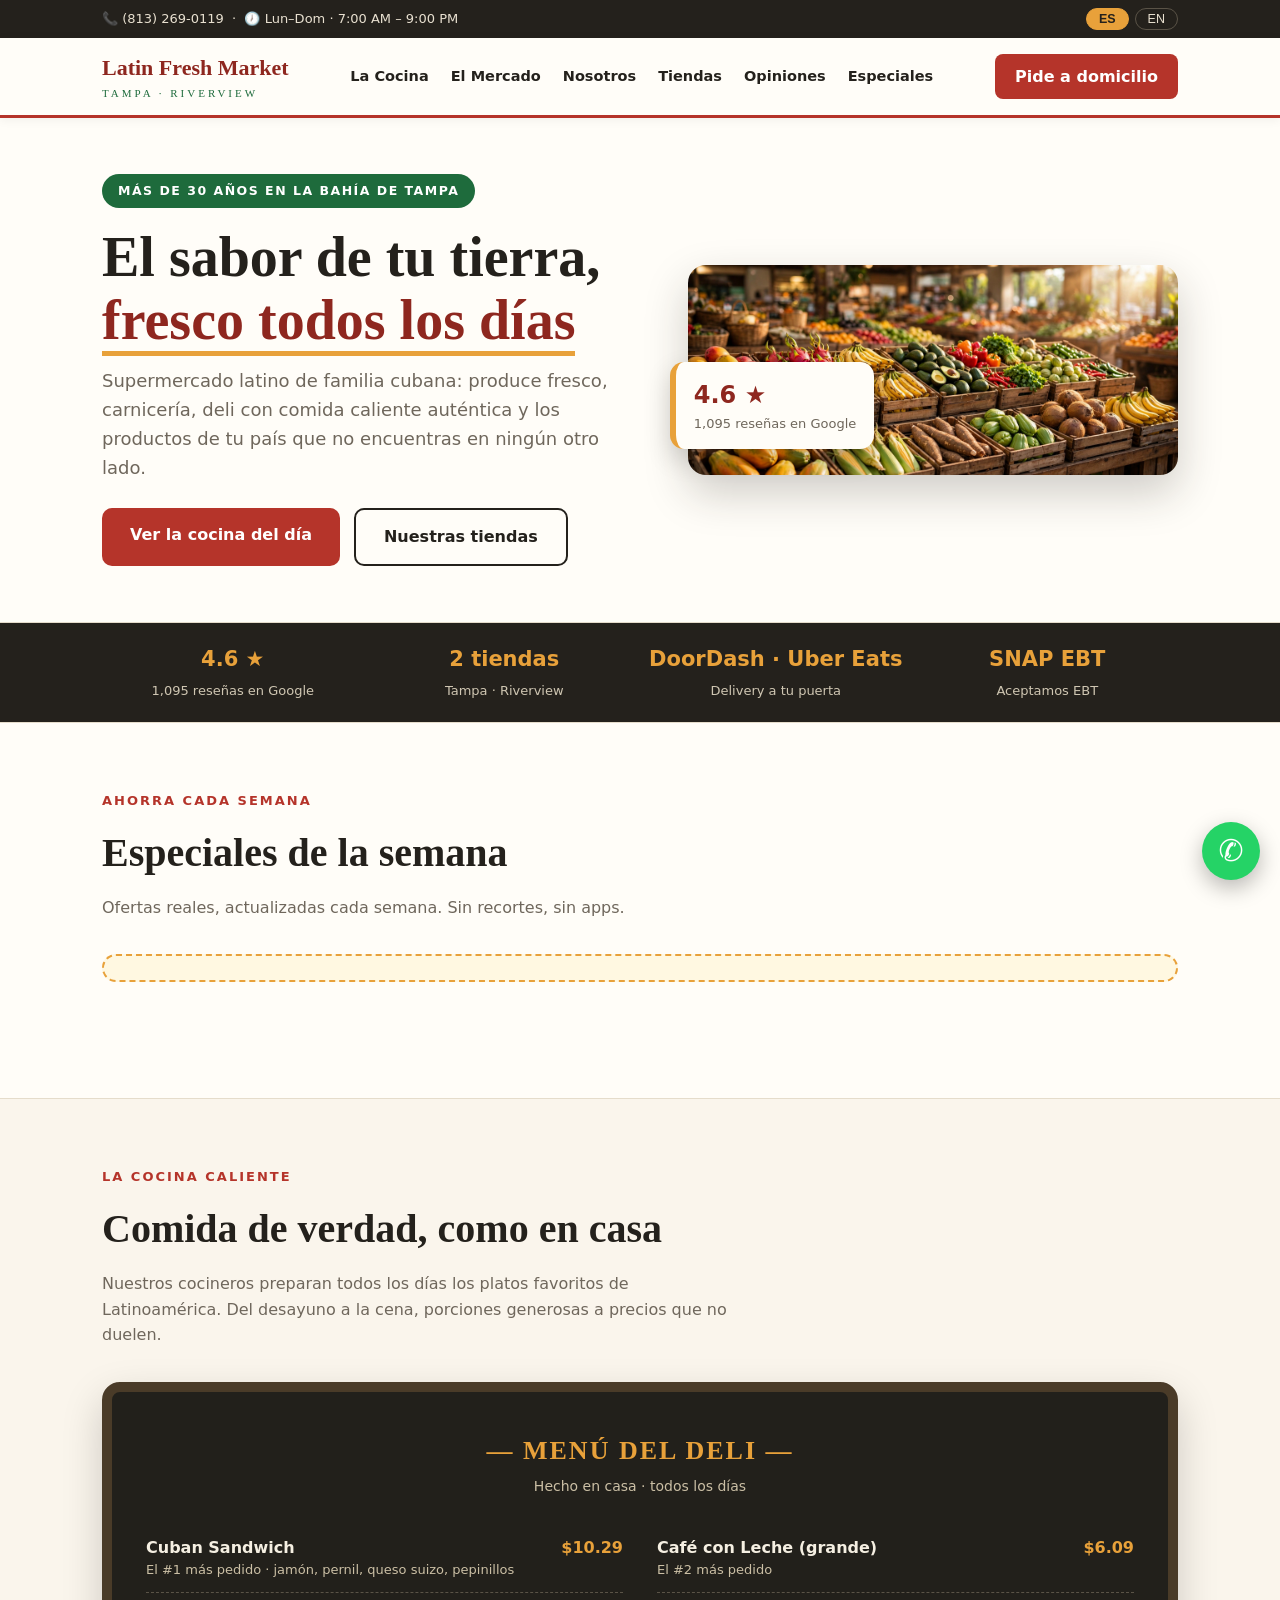
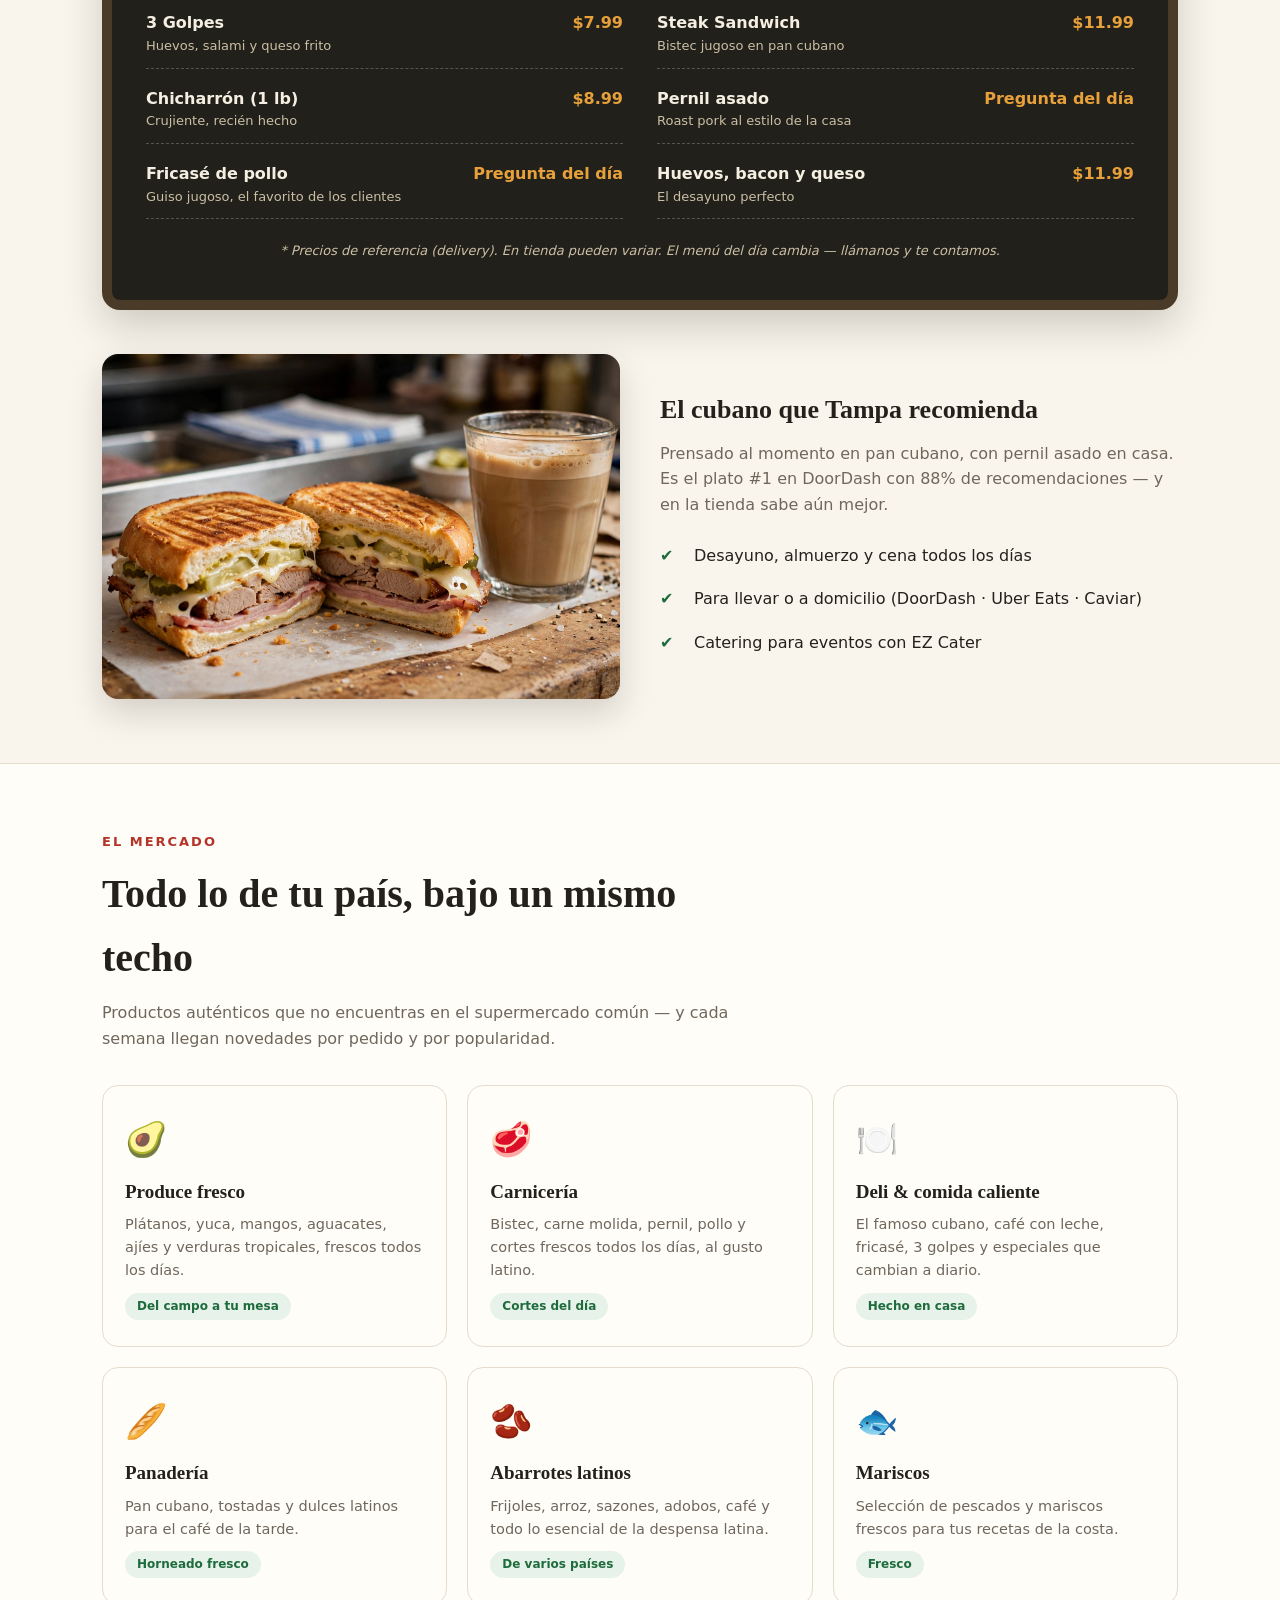
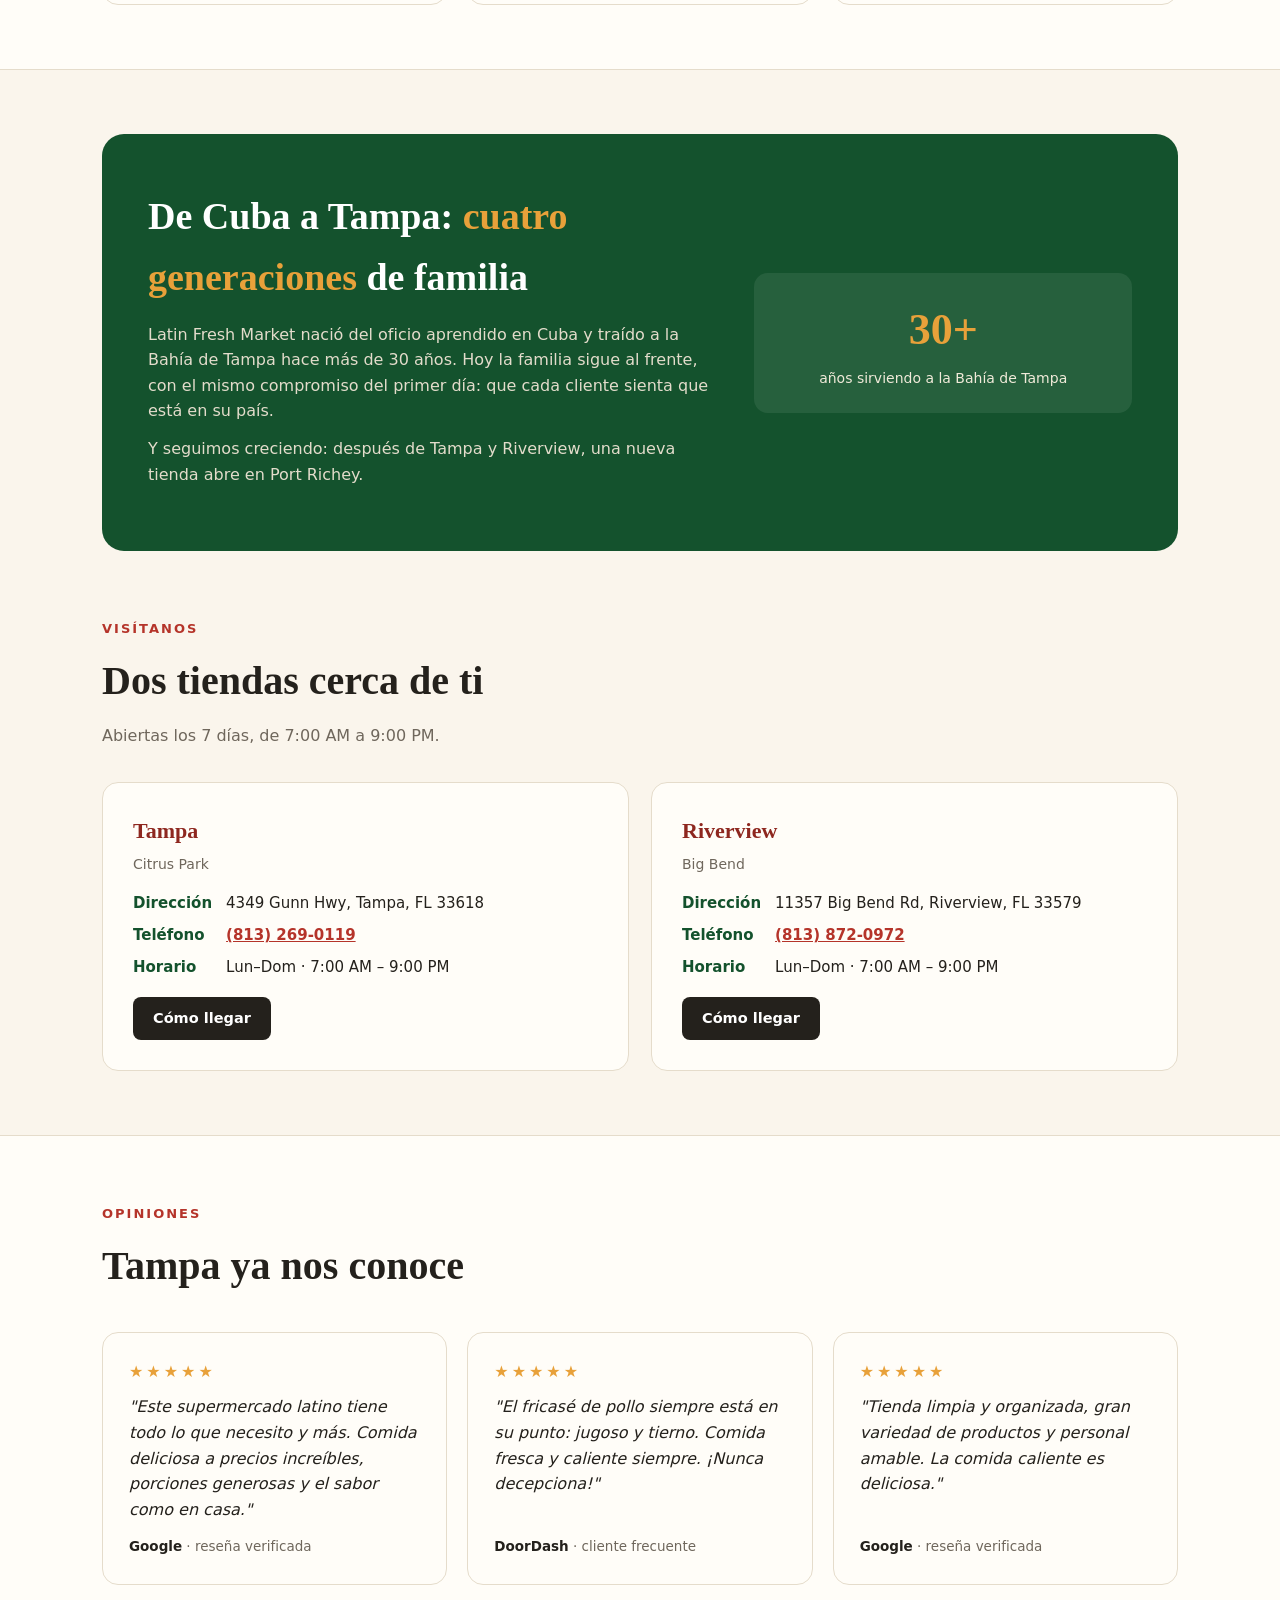
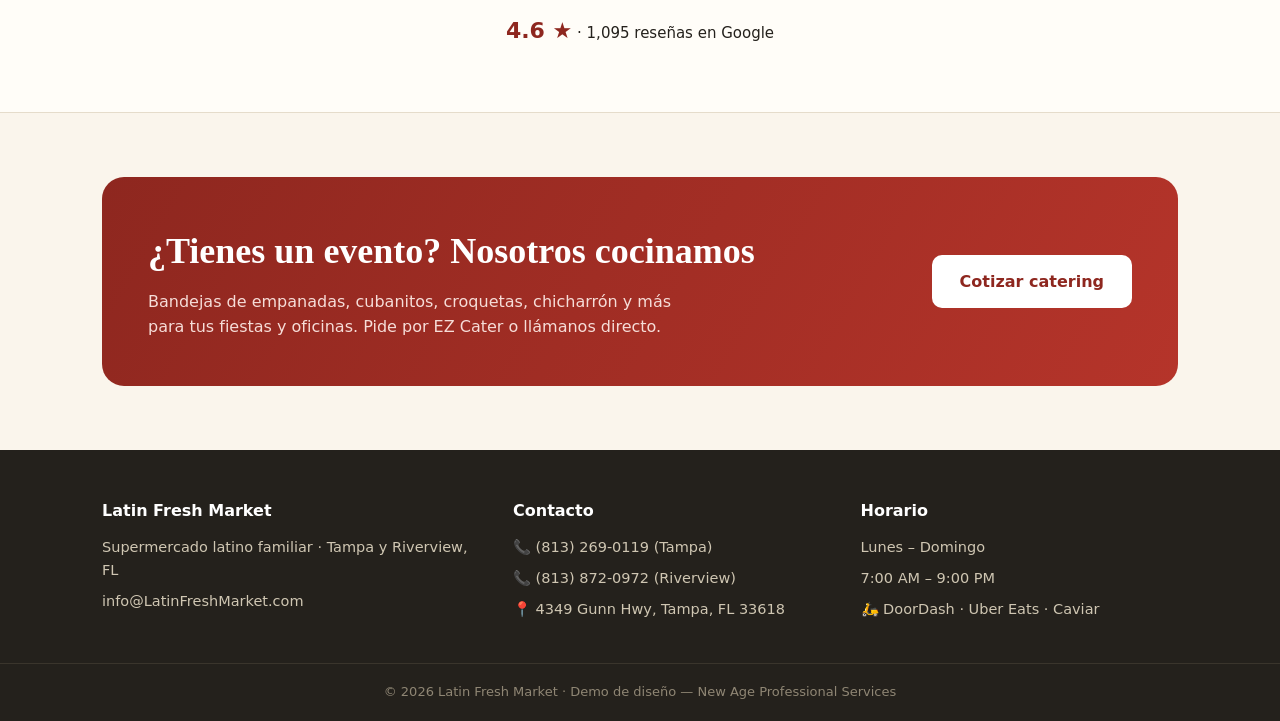
==== index.html @ 201d08d1 "Circular digital semanal automatizada + SEO + PWA" ====
<!DOCTYPE html>
<html lang="es">
<head>
<meta charset="utf-8">
<meta name="viewport" content="width=device-width, initial-scale=1"> <meta name="description" content="Latin Fresh Market: supermercado latino en Tampa y Riverview, FL. Especiales semanales, carniceria, deli, panaderia y comida caliente."> <meta property="og:title" content="Latin Fresh Market — El sabor de tu tierra en Tampa"> <meta property="og:description" content="Especiales semanales, carniceria, deli y comida latina hecha en casa. Abierto los 7 dias."> <meta property="og:type" content="website"> <meta property="og:image" content="https://lmanzano86-ui.github.io/demo-latinfresh/imgs/hero-mercado.webp"> <meta name="theme-color" content="#1b5e20"> <link rel="manifest" href="manifest.json"> <script type="application/ld+json">{"@context":"https://schema.org","@graph":[{"@type":"GroceryStore","name":"Latin Fresh Market - Tampa","address":{"@type":"PostalAddress","streetAddress":"4349 Gunn Hwy","addressLocality":"Tampa","addressRegion":"FL","postalCode":"33618"},"telephone":"+1-813-269-0119","openingHours":"Mo-Su 07:00-21:00","priceRange":"$"},{"@type":"GroceryStore","name":"Latin Fresh Market - Riverview","address":{"@type":"PostalAddress","streetAddress":"11357 Big Bend Rd","addressLocality":"Riverview","addressRegion":"FL","postalCode":"33579"},"telephone":"+1-813-872-0972","openingHours":"Mo-Su 07:00-21:00","priceRange":"$"}]}</script>
<title>Latin Fresh Market — El sabor de tu tierra en Tampa</title>
<style>
:root{
  --red:#b5342a; --red-d:#8e271f; --green:#1e6b3c; --green-d:#14522d;
  --cream:#faf5ec; --paper:#fffdf8; --char:#24211c; --mut:#6f675c; --gold:#e8a13a; --line:#e5dccb;
}
*{margin:0;padding:0;box-sizing:border-box}
body{font-family:"Segoe UI",system-ui,-apple-system,Arial,sans-serif;background:var(--cream);color:var(--char);line-height:1.6}
h1,h2,h3,.serif{font-family:Georgia,"Times New Roman",serif}
.wrap{max-width:1120px;margin:0 auto;padding:0 22px}
/* utility bar */
.util{background:var(--char);color:#e8e0d0;font-size:13px}
.util .wrap{display:flex;justify-content:space-between;align-items:center;padding-top:8px;padding-bottom:8px;gap:10px;flex-wrap:wrap}
.util a{color:#e8e0d0;text-decoration:none}
.lang{display:flex;gap:6px}
.lang button{background:transparent;border:1px solid #5a5347;color:#e8e0d0;padding:3px 12px;border-radius:20px;cursor:pointer;font-size:12.5px}
.lang button.on{background:var(--gold);border-color:var(--gold);color:var(--char);font-weight:700}
/* nav */
nav{position:sticky;top:0;z-index:50;background:var(--paper);border-bottom:3px solid var(--red);box-shadow:0 2px 10px rgba(0,0,0,.06)}
nav .wrap{display:flex;align-items:center;justify-content:space-between;padding-top:12px;padding-bottom:12px}
.brand{font-family:Georgia,serif;font-weight:700;font-size:22px;color:var(--red-d);text-decoration:none}
.brand small{display:block;font-family:inherit;font-size:11px;letter-spacing:3px;color:var(--green);font-weight:400}
.links{display:flex;gap:22px}
.links a{color:var(--char);text-decoration:none;font-weight:600;font-size:14.5px}
.links a:hover{color:var(--red)}
.cta{background:var(--red);color:#fff!important;padding:10px 20px;border-radius:8px;text-decoration:none;font-weight:700}
.cta:hover{background:var(--red-d)}
@media(max-width:760px){.links{display:none}}
/* hero */
.hero{background:var(--paper);border-bottom:1px solid var(--line)}
.hero .wrap{display:grid;grid-template-columns:1.05fr .95fr;gap:44px;align-items:center;padding-top:56px;padding-bottom:56px}
@media(max-width:860px){.hero .wrap{grid-template-columns:1fr}}
.kicker{display:inline-block;background:var(--green);color:#fff;font-size:12.5px;font-weight:700;letter-spacing:1.5px;text-transform:uppercase;padding:7px 16px;border-radius:30px;margin-bottom:18px}
.hero h1{font-size:clamp(34px,5vw,56px);line-height:1.12;margin-bottom:16px}
.hero h1 em{color:var(--red-d);font-style:normal;border-bottom:5px solid var(--gold)}
.hero p.lead{font-size:18px;color:var(--mut);margin-bottom:26px;max-width:46ch}
.hero-btns{display:flex;gap:14px;flex-wrap:wrap}
.btn{display:inline-block;padding:14px 28px;border-radius:10px;font-weight:700;text-decoration:none;font-size:16px}
.btn.red{background:var(--red);color:#fff}
.btn.red:hover{background:var(--red-d)}
.btn.outline{border:2px solid var(--char);color:var(--char)}
.btn.outline:hover{background:var(--char);color:#fff}
.hero figure{position:relative}
.hero img{width:100%;border-radius:18px;box-shadow:0 18px 44px rgba(36,33,28,.22);display:block}
.badge-card{position:absolute;left:-18px;bottom:26px;background:var(--paper);border-radius:14px;padding:14px 18px;box-shadow:0 10px 26px rgba(0,0,0,.16);border-left:6px solid var(--gold)}
.badge-card b{font-size:24px;color:var(--red-d)}
.badge-card span{display:block;font-size:13px;color:var(--mut)}
/* trust strip */
.trust{background:var(--char);color:#f2ead9}
.trust .wrap{display:grid;grid-template-columns:repeat(4,1fr);gap:10px;padding-top:20px;padding-bottom:20px;text-align:center}
@media(max-width:700px){.trust .wrap{grid-template-columns:repeat(2,1fr)}}
.trust b{display:block;font-size:21px;color:var(--gold)}
.trust span{font-size:13px;color:#cfc6b2}
/* sections */
section.block{padding:64px 0}
.sec-head{max-width:640px;margin-bottom:34px}
.sec-head .tag{color:var(--red);font-weight:700;letter-spacing:2px;text-transform:uppercase;font-size:13px}
.sec-head h2{font-size:clamp(28px,3.6vw,40px);margin:8px 0 10px}
.sec-head p{color:var(--mut)}
/* chalkboard menu */
.board{background:#22201b;color:#f5efe2;border-radius:18px;padding:38px 34px;box-shadow:0 16px 40px rgba(0,0,0,.18);border:10px solid #4a3b28}
.board h3{text-align:center;font-size:26px;letter-spacing:2px;color:var(--gold);margin-bottom:4px}
.board .sub{text-align:center;color:#cbbfa5;font-size:14px;margin-bottom:26px}
.menu-grid{display:grid;grid-template-columns:1fr 1fr;gap:6px 34px}
@media(max-width:640px){.menu-grid{grid-template-columns:1fr}}
.item{display:flex;justify-content:space-between;align-items:baseline;gap:12px;padding:11px 0;border-bottom:1px dashed #5a5347}
.item .n{font-weight:600}
.item .n small{display:block;font-weight:400;color:#cbbfa5;font-size:13px}
.item .p{color:var(--gold);font-weight:700;white-space:nowrap}
.menu-note{text-align:center;color:#cbbfa5;font-size:13px;margin-top:22px;font-style:italic}
.deli-layout{display:grid;grid-template-columns:1fr 1fr;gap:40px;align-items:center;margin-top:44px}
@media(max-width:860px){.deli-layout{grid-template-columns:1fr}}
.deli-layout img{width:100%;border-radius:16px;box-shadow:0 14px 34px rgba(0,0,0,.16)}
.check{list-style:none;margin-top:16px}
.check li{padding:9px 0 9px 34px;position:relative}
.check li::before{content:"✔";position:absolute;left:0;color:var(--green);font-weight:700}
/* departments */
.depts{display:grid;grid-template-columns:repeat(3,1fr);gap:20px}
@media(max-width:860px){.depts{grid-template-columns:repeat(2,1fr)}}
@media(max-width:560px){.depts{grid-template-columns:1fr}}
.dept{background:var(--paper);border:1px solid var(--line);border-radius:16px;padding:26px 22px;transition:transform .15s}
.dept:hover{transform:translateY(-4px);box-shadow:0 12px 28px rgba(0,0,0,.08)}
.dept .ic{font-size:34px}
.dept h3{margin:10px 0 6px;font-size:19px}
.dept p{color:var(--mut);font-size:14.5px}
.dept .tag2{display:inline-block;margin-top:10px;font-size:12px;font-weight:700;color:var(--green);background:#e7f2ea;padding:4px 12px;border-radius:20px}
/* story */
.story{background:var(--green-d);color:#f0ead9;border-radius:22px;padding:52px 46px;display:grid;grid-template-columns:1.2fr .8fr;gap:40px;align-items:center}
@media(max-width:860px){.story{grid-template-columns:1fr;padding:38px 28px}}
.story h2{font-size:clamp(28px,3.4vw,38px);margin-bottom:14px;color:#fff}
.story h2 em{color:var(--gold);font-style:normal}
.story p{margin-bottom:12px;color:#e3dccb}
.story .fact{background:rgba(255,255,255,.08);border-radius:14px;padding:22px;text-align:center}
.story .fact b{display:block;font-size:44px;color:var(--gold);font-family:Georgia,serif}
.story .fact span{font-size:14px}
/* locations */
.locs{display:grid;grid-template-columns:1fr 1fr;gap:22px}
@media(max-width:760px){.locs{grid-template-columns:1fr}}
.loc{background:var(--paper);border:1px solid var(--line);border-radius:16px;padding:30px}
.loc h3{font-size:22px;color:var(--red-d);margin-bottom:4px}
.loc .city{color:var(--mut);font-size:14px;margin-bottom:16px}
.loc dl{display:grid;grid-template-columns:auto 1fr;gap:8px 14px;font-size:15px}
.loc dt{font-weight:700;color:var(--green-d)}
.loc dd{margin:0}
.loc a{color:var(--red);font-weight:600}
.mapbtn{display:inline-block;margin-top:18px;background:var(--char);color:#fff!important;padding:10px 20px;border-radius:8px;text-decoration:none;font-size:14.5px}
/* reviews */
.revs{display:grid;grid-template-columns:repeat(3,1fr);gap:20px}
@media(max-width:860px){.revs{grid-template-columns:1fr}}
.rev{background:var(--paper);border:1px solid var(--line);border-radius:16px;padding:26px;display:flex;flex-direction:column}
.rev .stars{color:var(--gold);letter-spacing:3px;margin-bottom:10px}
.rev p{font-style:italic;color:var(--char);flex:1}
.rev .who{margin-top:14px;font-size:13.5px;color:var(--mut)}
.rev .who b{color:var(--char)}
.g-badge{text-align:center;margin-top:28px;font-size:15px}
.g-badge b{color:var(--red-d);font-size:22px}
/* catering */
.cater{background:linear-gradient(120deg,var(--red-d),var(--red));color:#fff;border-radius:22px;padding:46px;display:flex;justify-content:space-between;align-items:center;gap:30px;flex-wrap:wrap}
.cater h2{font-size:clamp(26px,3.2vw,36px);margin-bottom:8px}
.cater p{color:#f6ddd8;max-width:52ch}
.cater .btn{background:#fff;color:var(--red-d)!important}
/* footer */
footer{background:var(--char);color:#cfc6b2;margin-top:0}
footer .wrap{display:grid;grid-template-columns:1.2fr 1fr 1fr;gap:30px;padding-top:48px;padding-bottom:34px}
@media(max-width:760px){footer .wrap{grid-template-columns:1fr}}
footer h4{color:#fff;margin-bottom:12px;font-size:16px}
footer a{color:#cfc6b2;text-decoration:none}
footer a:hover{color:var(--gold)}
footer p,footer li{font-size:14.5px;list-style:none;margin-bottom:8px}
.copy{border-top:1px solid #3a352c;text-align:center;padding:18px;font-size:13px;color:#8f8674}
.wa{position:fixed;right:20px;bottom:20px;background:#25d366;color:#fff;width:58px;height:58px;border-radius:50%;display:flex;align-items:center;justify-content:center;font-size:30px;text-decoration:none;box-shadow:0 8px 22px rgba(0,0,0,.28);z-index:60}
.circ-banner{background:#fff8e1;border:2px dashed #e8a13a;border-radius:14px;padding:12px 16px;margin:0 0 16px;font-weight:700;color:#5d4037;text-align:center} .circ-chips{display:flex;gap:8px;overflow-x:auto;padding:2px 2px 14px;margin-bottom:6px} .circ-chip{flex:0 0 auto;border:2px solid var(--line);background:var(--paper);color:var(--char);font-weight:700;font-size:13px;border-radius:20px;padding:8px 16px;cursor:pointer} .circ-chip.on{background:var(--green);border-color:var(--green);color:#fff} .circ-grid{display:grid;grid-template-columns:repeat(auto-fill,minmax(220px,1fr));gap:18px} .circ-card{background:var(--paper);border:1px solid var(--line);border-radius:16px;overflow:hidden;position:relative} .circ-card img{width:100%;height:150px;object-fit:cover;display:block} .circ-card .cbadge{position:absolute;top:12px;left:12px;background:var(--red);color:#fff;font-size:11px;font-weight:800;letter-spacing:1px;border-radius:20px;padding:5px 12px} .circ-card .cbody{padding:16px 18px 20px} .circ-card h3{font-size:17px;margin-bottom:6px} .circ-card .cprice{font-size:22px;font-weight:800;color:var(--green)} .circ-card .cprice s{font-size:14px;color:#aaa;font-weight:400;margin-right:8px} .circ-card .cprice small{font-size:12px;color:var(--mut);font-weight:400} .open-dot{font-weight:800;font-size:13px;margin-left:10px} .open-dot.open{color:#1b5e20} .open-dot.closed{color:#b71c1c} </style>
</head>
<body>

<div class="util">
  <div class="wrap">
    <span>📞 <a href="tel:+18132690119">(813) 269-0119</a> &nbsp;·&nbsp; 🕖 <span data-es="Lun–Dom · 7:00 AM – 9:00 PM" data-en="Mon–Sun · 7:00 AM – 9:00 PM">Lun–Dom · 7:00 AM – 9:00 PM</span></span>
    <span id="open-dot" class="open-dot"></span><span class="lang"><button id="btn-es" class="on" onclick="setLang('es')">ES</button><button id="btn-en" onclick="setLang('en')">EN</button></span>
  </div>
</div>

<nav>
  <div class="wrap">
    <a class="brand" href="#">Latin Fresh Market<small>TAMPA · RIVERVIEW</small></a>
    <div class="links">
      <a href="#cocina" data-es="La Cocina" data-en="Hot Deli">La Cocina</a>
      <a href="#mercado" data-es="El Mercado" data-en="The Market">El Mercado</a>
      <a href="#historia" data-es="Nosotros" data-en="Our Story">Nosotros</a>
      <a href="#tiendas" data-es="Tiendas" data-en="Stores">Tiendas</a>
      <a href="#resenas" data-es="Opiniones" data-en="Reviews">Opiniones</a> <a href="#circular" data-es="Especiales" data-en="Specials">Especiales</a>
    </div>
    <a class="cta" href="https://www.doordash.com/en/store/latin-fresh-market-tampa-905441/" target="_blank" rel="noopener" data-es="Pide a domicilio" data-en="Order delivery">Pide a domicilio</a>
  </div>
</nav>

<header class="hero">
  <div class="wrap">
    <div>
      <span class="kicker" data-es="Más de 30 años en la Bahía de Tampa" data-en="30+ years in Tampa Bay">Más de 30 años en la Bahía de Tampa</span>
      <h1 data-es="El sabor de tu tierra, <em>fresco todos los días</em>" data-en="The taste of home, <em>fresh every day</em>">El sabor de tu tierra, <em>fresco todos los días</em></h1>
      <p class="lead" data-es="Supermercado latino de familia cubana: produce fresco, carnicería, deli con comida caliente auténtica y los productos de tu país que no encuentras en ningún otro lado." data-en="Cuban family-owned Latin supermarket: fresh produce, butcher shop, deli with authentic hot food, and the products from your country you can't find anywhere else.">Supermercado latino de familia cubana: produce fresco, carnicería, deli con comida caliente auténtica y los productos de tu país que no encuentras en ningún otro lado.</p>
      <div class="hero-btns">
        <a class="btn red" href="#cocina" data-es="Ver la cocina del día" data-en="See today's hot deli">Ver la cocina del día</a>
        <a class="btn outline" href="#tiendas" data-es="Nuestras tiendas" data-en="Our stores">Nuestras tiendas</a>
      </div>
    </div>
    <figure>
      <img src="imgs/hero-mercado.webp" alt="Produce fresco en Latin Fresh Market">
      <div class="badge-card"><b>4.6 ★</b><span data-es="1,095 reseñas en Google" data-en="1,095 Google reviews">1,095 reseñas en Google</span></div>
    </figure>
  </div>
</header>

<div class="trust">
  <div class="wrap">
    <div><b>4.6 ★</b><span data-es="1,095 reseñas en Google" data-en="1,095 Google reviews">1,095 reseñas en Google</span></div>
    <div><b data-es="2 tiendas" data-en="2 stores">2 tiendas</b><span>Tampa · Riverview</span></div>
    <div><b>DoorDash · Uber Eats</b><span data-es="Delivery a tu puerta" data-en="Delivery to your door">Delivery a tu puerta</span></div>
    <div><b>SNAP EBT</b><span data-es="Aceptamos EBT" data-en="EBT welcome">Aceptamos EBT</span></div>
  </div>
</div>

<section class="block" id="circular" style="background:var(--paper);border-top:1px solid var(--line);border-bottom:1px solid var(--line)"> <div class="wrap"> <div class="sec-head"> <span class="tag" data-es="Ahorra cada semana" data-en="Save every week">Ahorra cada semana</span> <h2 data-es="Especiales de la semana" data-en="Weekly specials">Especiales de la semana</h2> <p data-es="Ofertas reales, actualizadas cada semana. Sin recortes, sin apps." data-en="Real deals, updated weekly. No clippings, no apps.">Ofertas reales, actualizadas cada semana. Sin recortes, sin apps.</p> </div> <div class="circ-banner" id="week-banner"></div> <div class="circ-chips" id="cat-chips"></div> <div class="circ-grid" id="circular-grid"></div> <p style="margin-top:14px;font-size:13px;color:var(--mut)" id="circular-note"></p> </div> </section> <section class="block" id="cocina">
  <div class="wrap">
    <div class="sec-head">
      <span class="tag" data-es="La cocina caliente" data-en="Hot deli">La cocina caliente</span>
      <h2 data-es="Comida de verdad, como en casa" data-en="Real food, like home">Comida de verdad, como en casa</h2>
      <p data-es="Nuestros cocineros preparan todos los días los platos favoritos de Latinoamérica. Del desayuno a la cena, porciones generosas a precios que no duelen." data-en="Our cooks prepare Latin America's favorite dishes every day. From breakfast to dinner, generous portions at prices that don't hurt.">Nuestros cocineros preparan todos los días los platos favoritos de Latinoamérica. Del desayuno a la cena, porciones generosas a precios que no duelen.</p>
    </div>
    <div class="board">
      <h3 data-es="— MENÚ DEL DELI —" data-en="— DELI MENU —">— MENÚ DEL DELI —</h3>
      <p class="sub" data-es="Hecho en casa · todos los días" data-en="Made in-house · every day">Hecho en casa · todos los días</p>
      <div class="menu-grid">
        <div class="item"><span class="n">Cuban Sandwich<small data-es="El #1 más pedido · jamón, pernil, queso suizo, pepinillos" data-en="#1 most ordered · ham, roast pork, Swiss, pickles">El #1 más pedido · jamón, pernil, queso suizo, pepinillos</small></span><span class="p">$10.29</span></div>
        <div class="item"><span class="n">Café con Leche (grande)<small data-es="El #2 más pedido" data-en="#2 most ordered">El #2 más pedido</small></span><span class="p">$6.09</span></div>
        <div class="item"><span class="n">3 Golpes<small data-es="Huevos, salami y queso frito" data-en="Eggs, salami & fried cheese">Huevos, salami y queso frito</small></span><span class="p">$7.99</span></div>
        <div class="item"><span class="n">Steak Sandwich<small data-es="Bistec jugoso en pan cubano" data-en="Juicy steak on Cuban bread">Bistec jugoso en pan cubano</small></span><span class="p">$11.99</span></div>
        <div class="item"><span class="n">Chicharrón (1 lb)<small data-es="Crujiente, recién hecho" data-en="Crispy, fresh-made">Crujiente, recién hecho</small></span><span class="p">$8.99</span></div>
        <div class="item"><span class="n">Pernil asado<small data-es="Roast pork al estilo de la casa" data-en="House-style roast pork">Roast pork al estilo de la casa</small></span><span class="p" data-es="Pregunta del día" data-en="Ask of the day">Pregunta del día</span></div>
        <div class="item"><span class="n">Fricasé de pollo<small data-es="Guiso jugoso, el favorito de los clientes" data-en="Juicy stew, customer favorite">Guiso jugoso, el favorito de los clientes</small></span><span class="p" data-es="Pregunta del día" data-en="Ask of the day">Pregunta del día</span></div>
        <div class="item"><span class="n">Huevos, bacon y queso<small data-es="El desayuno perfecto" data-en="The perfect breakfast">El desayuno perfecto</small></span><span class="p">$11.99</span></div>
      </div>
      <p class="menu-note" data-es="* Precios de referencia (delivery). En tienda pueden variar. El menú del día cambia — llámanos y te contamos." data-en="* Reference prices (delivery). In-store may vary. Daily specials change — call us and we'll tell you.">* Precios de referencia (delivery). En tienda pueden variar. El menú del día cambia — llámanos y te contamos.</p>
    </div>
    <div class="deli-layout">
      <img src="imgs/deli-cubano.webp" alt="Cuban sandwich y café con leche">
      <div>
        <h3 class="serif" style="font-size:26px;margin-bottom:10px" data-es="El cubano que Tampa recomienda" data-en="The Cuban sandwich Tampa recommends">El cubano que Tampa recomienda</h3>
        <p style="color:var(--mut)" data-es="Prensado al momento en pan cubano, con pernil asado en casa. Es el plato #1 en DoorDash con 88% de recomendaciones — y en la tienda sabe aún mejor." data-en="Pressed to order on Cuban bread, with house-roasted pork. It's the #1 dish on DoorDash with 88% recommendations — and it tastes even better in store.">Prensado al momento en pan cubano, con pernil asado en casa. Es el plato #1 en DoorDash con 88% de recomendaciones — y en la tienda sabe aún mejor.</p>
        <ul class="check">
          <li data-es="Desayuno, almuerzo y cena todos los días" data-en="Breakfast, lunch & dinner every day">Desayuno, almuerzo y cena todos los días</li>
          <li data-es="Para llevar o a domicilio (DoorDash · Uber Eats · Caviar)" data-en="Takeout or delivery (DoorDash · Uber Eats · Caviar)">Para llevar o a domicilio (DoorDash · Uber Eats · Caviar)</li>
          <li data-es="Catering para eventos con EZ Cater" data-en="Event catering with EZ Cater">Catering para eventos con EZ Cater</li>
        </ul>
      </div>
    </div>
  </div>
</section>

<section class="block" id="mercado" style="background:var(--paper);border-top:1px solid var(--line);border-bottom:1px solid var(--line)">
  <div class="wrap">
    <div class="sec-head">
      <span class="tag" data-es="El mercado" data-en="The market">El mercado</span>
      <h2 data-es="Todo lo de tu país, bajo un mismo techo" data-en="Everything from your country, under one roof">Todo lo de tu país, bajo un mismo techo</h2>
      <p data-es="Productos auténticos que no encuentras en el supermercado común — y cada semana llegan novedades por pedido y por popularidad." data-en="Authentic products you won't find at a regular supermarket — with new arrivals every week by request and popularity.">Productos auténticos que no encuentras en el supermercado común — y cada semana llegan novedades por pedido y por popularidad.</p>
    </div>
    <div class="depts">
      <div class="dept"><div class="ic">🥑</div><h3 data-es="Produce fresco" data-en="Fresh produce">Produce fresco</h3><p data-es="Plátanos, yuca, mangos, aguacates, ajíes y verduras tropicales, frescos todos los días." data-en="Plantains, yuca, mangoes, avocados, peppers and tropical vegetables, fresh daily.">Plátanos, yuca, mangos, aguacates, ajíes y verduras tropicales, frescos todos los días.</p><span class="tag2" data-es="Del campo a tu mesa" data-en="Farm to table">Del campo a tu mesa</span></div>
      <div class="dept"><div class="ic">🥩</div><h3 data-es="Carnicería" data-en="Butcher shop">Carnicería</h3><p data-es="Bistec, carne molida, pernil, pollo y cortes frescos todos los días, al gusto latino." data-en="Steak, ground beef, roast pork, chicken and fresh cuts daily, Latin style.">Bistec, carne molida, pernil, pollo y cortes frescos todos los días, al gusto latino.</p><span class="tag2" data-es="Cortes del día" data-en="Daily cuts">Cortes del día</span></div>
      <div class="dept"><div class="ic">🍽️</div><h3 data-es="Deli & comida caliente" data-en="Deli & hot food">Deli & comida caliente</h3><p data-es="El famoso cubano, café con leche, fricasé, 3 golpes y especiales que cambian a diario." data-en="The famous Cuban, café con leche, chicken stew, 3 golpes and rotating daily specials.">El famoso cubano, café con leche, fricasé, 3 golpes y especiales que cambian a diario.</p><span class="tag2" data-es="Hecho en casa" data-en="Made in-house">Hecho en casa</span></div>
      <div class="dept"><div class="ic">🥖</div><h3 data-es="Panadería" data-en="Bakery">Panadería</h3><p data-es="Pan cubano, tostadas y dulces latinos para el café de la tarde." data-en="Cuban bread, toast and Latin sweets for your afternoon coffee.">Pan cubano, tostadas y dulces latinos para el café de la tarde.</p><span class="tag2" data-es="Horneado fresco" data-en="Fresh baked">Horneado fresco</span></div>
      <div class="dept"><div class="ic">🫘</div><h3 data-es="Abarrotes latinos" data-en="Latin groceries">Abarrotes latinos</h3><p data-es="Frijoles, arroz, sazones, adobos, café y todo lo esencial de la despensa latina." data-en="Beans, rice, sazón, adobo, coffee and every Latin pantry essential.">Frijoles, arroz, sazones, adobos, café y todo lo esencial de la despensa latina.</p><span class="tag2" data-es="De varios países" data-en="From many countries">De varios países</span></div>
      <div class="dept"><div class="ic">🐟</div><h3 data-es="Mariscos" data-en="Seafood">Mariscos</h3><p data-es="Selección de pescados y mariscos frescos para tus recetas de la costa." data-en="Fresh fish and seafood selection for your coastal recipes.">Selección de pescados y mariscos frescos para tus recetas de la costa.</p><span class="tag2" data-es="Fresco" data-en="Fresh">Fresco</span></div>
    </div>
  </div>
</section>

<section class="block" id="historia">
  <div class="wrap">
    <div class="story">
      <div>
        <h2 data-es="De Cuba a Tampa: <em>cuatro generaciones</em> de familia" data-en="From Cuba to Tampa: <em>four generations</em> of family">De Cuba a Tampa: <em>cuatro generaciones</em> de familia</h2>
        <p data-es="Latin Fresh Market nació del oficio aprendido en Cuba y traído a la Bahía de Tampa hace más de 30 años. Hoy la familia sigue al frente, con el mismo compromiso del primer día: que cada cliente sienta que está en su país." data-en="Latin Fresh Market was born from a craft learned in Cuba and brought to Tampa Bay over 30 years ago. The family still runs it today, with the same commitment as day one: making every customer feel at home.">Latin Fresh Market nació del oficio aprendido en Cuba y traído a la Bahía de Tampa hace más de 30 años. Hoy la familia sigue al frente, con el mismo compromiso del primer día: que cada cliente sienta que está en su país.</p>
        <p data-es="Y seguimos creciendo: después de Tampa y Riverview, una nueva tienda abre en Port Richey." data-en="And we're still growing: after Tampa and Riverview, a new store is opening in Port Richey.">Y seguimos creciendo: después de Tampa y Riverview, una nueva tienda abre en Port Richey.</p>
      </div>
      <div class="fact"><b>30+</b><span data-es="años sirviendo a la Bahía de Tampa" data-en="years serving Tampa Bay">años sirviendo a la Bahía de Tampa</span></div>
    </div>
  </div>
</section>

<section class="block" id="tiendas" style="padding-top:0">
  <div class="wrap">
    <div class="sec-head">
      <span class="tag" data-es="Visítanos" data-en="Visit us">Visítanos</span>
      <h2 data-es="Dos tiendas cerca de ti" data-en="Two stores near you">Dos tiendas cerca de ti</h2>
      <p data-es="Abiertas los 7 días, de 7:00 AM a 9:00 PM." data-en="Open 7 days a week, 7:00 AM to 9:00 PM.">Abiertas los 7 días, de 7:00 AM a 9:00 PM.</p>
    </div>
    <div class="locs">
      <div class="loc">
        <h3>Tampa</h3><p class="city">Citrus Park</p>
        <dl>
          <dt data-es="Dirección" data-en="Address">Dirección</dt><dd>4349 Gunn Hwy, Tampa, FL 33618</dd>
          <dt data-es="Teléfono" data-en="Phone">Teléfono</dt><dd><a href="tel:+18132690119">(813) 269-0119</a></dd>
          <dt data-es="Horario" data-en="Hours">Horario</dt><dd data-es="Lun–Dom · 7:00 AM – 9:00 PM" data-en="Mon–Sun · 7:00 AM – 9:00 PM">Lun–Dom · 7:00 AM – 9:00 PM</dd>
        </dl>
        <a class="mapbtn" href="https://www.google.com/maps/search/?api=1&query=Latin+Fresh+Market+4349+Gunn+Hwy+Tampa+FL+33618" target="_blank" rel="noopener" data-es="Cómo llegar" data-en="Get directions">Cómo llegar</a>
      </div>
      <div class="loc">
        <h3>Riverview</h3><p class="city">Big Bend</p>
        <dl>
          <dt data-es="Dirección" data-en="Address">Dirección</dt><dd>11357 Big Bend Rd, Riverview, FL 33579</dd>
          <dt data-es="Teléfono" data-en="Phone">Teléfono</dt><dd><a href="tel:+18138720972">(813) 872-0972</a></dd>
          <dt data-es="Horario" data-en="Hours">Horario</dt><dd data-es="Lun–Dom · 7:00 AM – 9:00 PM" data-en="Mon–Sun · 7:00 AM – 9:00 PM">Lun–Dom · 7:00 AM – 9:00 PM</dd>
        </dl>
        <a class="mapbtn" href="https://www.google.com/maps/search/?api=1&query=Latin+Fresh+Market+11357+Big+Bend+Rd+Riverview+FL" target="_blank" rel="noopener" data-es="Cómo llegar" data-en="Get directions">Cómo llegar</a>
      </div>
    </div>
  </div>
</section>

<section class="block" id="resenas" style="background:var(--paper);border-top:1px solid var(--line);border-bottom:1px solid var(--line)">
  <div class="wrap">
    <div class="sec-head">
      <span class="tag" data-es="Opiniones" data-en="Reviews">Opiniones</span>
      <h2 data-es="Tampa ya nos conoce" data-en="Tampa already knows us">Tampa ya nos conoce</h2>
    </div>
    <div class="revs">
      <div class="rev"><div class="stars">★★★★★</div><p data-es="“Este supermercado latino tiene todo lo que necesito y más. Comida deliciosa a precios increíbles, porciones generosas y el sabor como en casa.”" data-en="“This Latin supermarket has everything I need and more. Delicious food at amazing prices, generous portions, and flavor just like home.”">"Este supermercado latino tiene todo lo que necesito y más. Comida deliciosa a precios increíbles, porciones generosas y el sabor como en casa."</p><div class="who"><b>Google</b> · <span data-es="reseña verificada" data-en="verified review">reseña verificada</span></div></div>
      <div class="rev"><div class="stars">★★★★★</div><p data-es="“El fricasé de pollo siempre está en su punto: jugoso y tierno. Comida fresca y caliente siempre. ¡Nunca decepciona!”" data-en="“The chicken fricasé is always on point: juicy and tender. Fresh hot food every time. Never disappoints!”">"El fricasé de pollo siempre está en su punto: jugoso y tierno. Comida fresca y caliente siempre. ¡Nunca decepciona!"</p><div class="who"><b>DoorDash</b> · <span data-es="cliente frecuente" data-en="repeat customer">cliente frecuente</span></div></div>
      <div class="rev"><div class="stars">★★★★★</div><p data-es="“Tienda limpia y organizada, gran variedad de productos y personal amable. La comida caliente es deliciosa.”" data-en="“Clean, organized store, wide variety of products and friendly staff. The hot food is delicious.”">"Tienda limpia y organizada, gran variedad de productos y personal amable. La comida caliente es deliciosa."</p><div class="who"><b>Google</b> · <span data-es="reseña verificada" data-en="verified review">reseña verificada</span></div></div>
    </div>
    <p class="g-badge"><b>4.6 ★</b> · <span data-es="1,095 reseñas en Google" data-en="1,095 Google reviews">1,095 reseñas en Google</span></p>
  </div>
</section>

<section class="block">
  <div class="wrap">
    <div class="cater">
      <div>
        <h2 data-es="¿Tienes un evento? Nosotros cocinamos" data-en="Having an event? We cook">¿Tienes un evento? Nosotros cocinamos</h2>
        <p data-es="Bandejas de empanadas, cubanitos, croquetas, chicharrón y más para tus fiestas y oficinas. Pide por EZ Cater o llámanos directo." data-en="Trays of empanadas, mini Cubans, croquettes, chicharrón and more for your parties and offices. Order via EZ Cater or call us directly.">Bandejas de empanadas, cubanitos, croquetas, chicharrón y más para tus fiestas y oficinas. Pide por EZ Cater o llámanos directo.</p>
      </div>
      <a class="btn" href="tel:+18132690119" data-es="Cotizar catering" data-en="Get catering quote">Cotizar catering</a>
    </div>
  </div>
</section>

<footer>
  <div class="wrap">
    <div>
      <h4>Latin Fresh Market</h4>
      <p data-es="Supermercado latino familiar · Tampa y Riverview, FL" data-en="Family-owned Latin supermarket · Tampa & Riverview, FL">Supermercado latino familiar · Tampa y Riverview, FL</p>
      <p><a href="mailto:info@LatinFreshMarket.com">info@LatinFreshMarket.com</a></p>
    </div>
    <div>
      <h4 data-es="Contacto" data-en="Contact">Contacto</h4>
      <ul>
        <li>📞 <a href="tel:+18132690119">(813) 269-0119</a> <span data-es="(Tampa)" data-en="(Tampa)">(Tampa)</span></li>
        <li>📞 <a href="tel:+18138720972">(813) 872-0972</a> <span data-es="(Riverview)" data-en="(Riverview)">(Riverview)</span></li>
        <li>📍 4349 Gunn Hwy, Tampa, FL 33618</li>
      </ul>
    </div>
    <div>
      <h4 data-es="Horario" data-en="Hours">Horario</h4>
      <ul>
        <li data-es="Lunes – Domingo" data-en="Monday – Sunday">Lunes – Domingo</li>
        <li>7:00 AM – 9:00 PM</li>
        <li>🛵 DoorDash · Uber Eats · Caviar</li>
      </ul>
    </div>
  </div>
  <div class="copy">© 2026 Latin Fresh Market · <span data-es="Demo de diseño — New Age Professional Services" data-en="Design demo — New Age Professional Services">Demo de diseño — New Age Professional Services</span></div>
</footer>

<a class="wa" href="https://wa.me/18132690119" target="_blank" rel="noopener" aria-label="WhatsApp">✆</a> <script src="js/circular.js"></script>

<script>
function setLang(l){
  document.documentElement.lang=l;
  document.querySelectorAll('[data-es]').forEach(el=>{
    el.innerHTML = (l==='es'?el.getAttribute('data-es'):el.getAttribute('data-en'))||el.innerHTML;
  });
  document.getElementById('btn-es').classList.toggle('on',l==='es');
  document.getElementById('btn-en').classList.toggle('on',l==='en');
}
</script>
<script> var CIRC_LANG='es', CIRC_CAT='todas'; var MESES={es:["enero","febrero","marzo","abril","mayo","junio","julio","agosto","septiembre","octubre","noviembre","diciembre"],en:["January","February","March","April","May","June","July","August","September","October","November","December"]}; function miercolesActual(){var d=new Date();var diff=(d.getDay()+7-3)%7;d.setDate(d.getDate()-diff);d.setHours(0,0,0,0);return d;} function indiceSemana(){var ini=new Date(CIRCULAR.inicio_ciclo+"T00:00:00");var s=Math.floor((miercolesActual()-ini)/(7*24*3600*1000));var n=CIRCULAR.semanas.length;return ((s%n)+n)%n;} function fmtCorta(d,l){var dias={es:["dom","lun","mar","mié","jue","vie","sáb"],en:["Sun","Mon","Tue","Wed","Thu","Fri","Sat"]};return dias[l][d.getDay()]+" "+d.getDate()+" "+MESES[l][d.getMonth()];} function renderCircular(){if(typeof CIRCULAR==="undefined")return;var L=CIRC_LANG,sem=CIRCULAR.semanas[indiceSemana()];var mie=miercolesActual(),mar=new Date(mie);mar.setDate(mar.getDate()+6);var b=document.getElementById('week-banner');if(b)b.textContent=(L==='es'?"Válida del ":"Valid ")+fmtCorta(mie,L)+(L==='es'?" al ":" to ")+fmtCorta(mar,L);var ch=document.getElementById('cat-chips');if(ch){var h="";Object.keys(CIRC_CATS).forEach(function(k){h+='<button class="circ-chip'+(CIRC_CAT===k?' on':'')+'" onclick="CIRC_CAT=&#39;'+k+'&#39;;renderCircular()">'+CIRC_CATS[k][L]+'</button>';});ch.innerHTML=h;}var g=document.getElementById('circular-grid');if(g){var items=sem.items.filter(function(it){return CIRC_CAT==='todas'||it.cat===CIRC_CAT;});g.innerHTML=items.map(function(it){var antes=it.antes?'<s>'+it.antes+'</s>':'';var u=it['unidad_'+L]?'<small> '+it['unidad_'+L]+'</small>':'';return '<div class="circ-card"><span class="cbadge">'+it['badge_'+L]+'</span><img src="'+it.img+'" alt="'+it['nombre_'+L]+'" loading="lazy"><div class="cbody"><h3>'+it['nombre_'+L]+'</h3><div class="cprice">'+antes+it.precio+u+'</div></div></div>';}).join('');}var n=document.getElementById('circular-note');if(n)n.textContent=(L==='es'?CIRCULAR.nota_demo_es:CIRCULAR.nota_demo_en);var h=new Date().getHours(),ab=h>=7&&h<21,el=document.getElementById('open-dot');if(el){el.textContent=ab?(CIRC_LANG==='es'?"● Abierto ahora":"● Open now"):(CIRC_LANG==='es'?"● Cerrado":"● Closed");el.className='open-dot '+(ab?'open':'closed');}} var _setLang=setLang;setLang=function(l){_setLang(l);CIRC_LANG=l;renderCircular();}; renderCircular(); </script> </body>
</html>
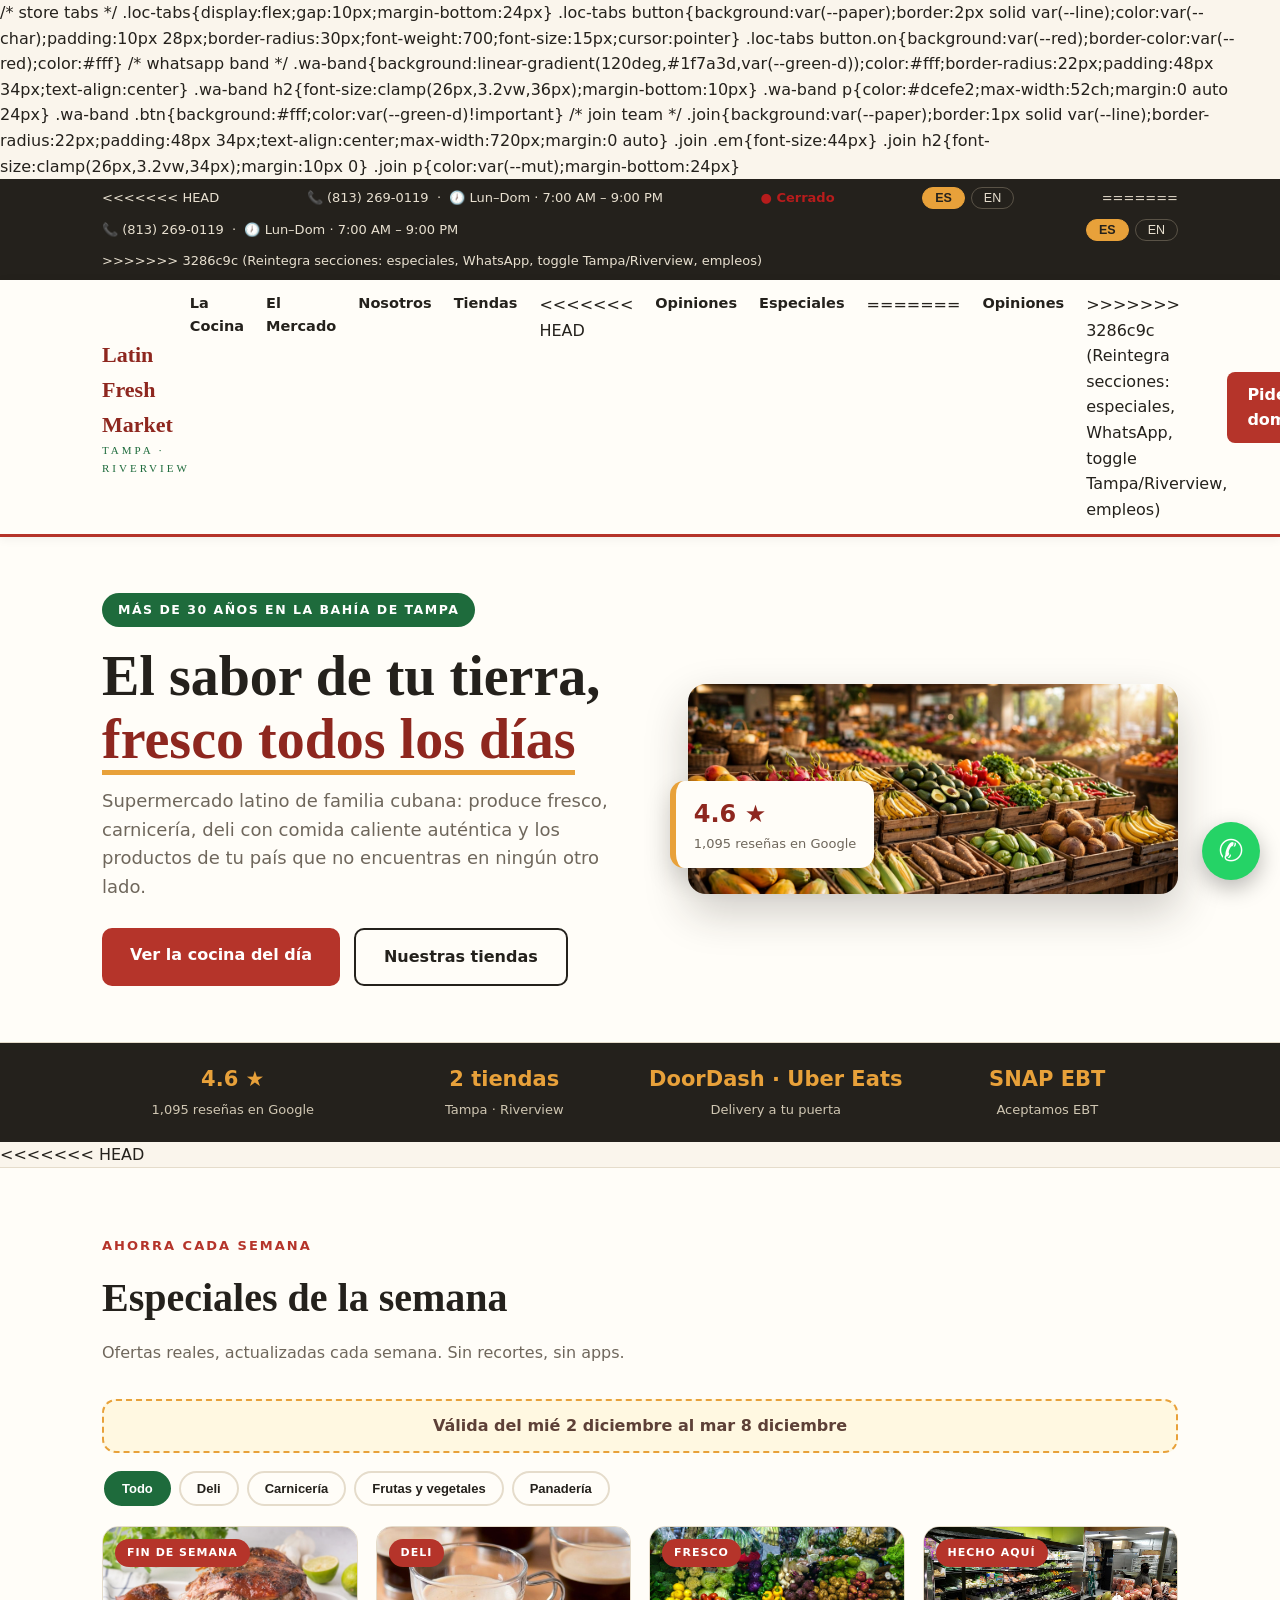
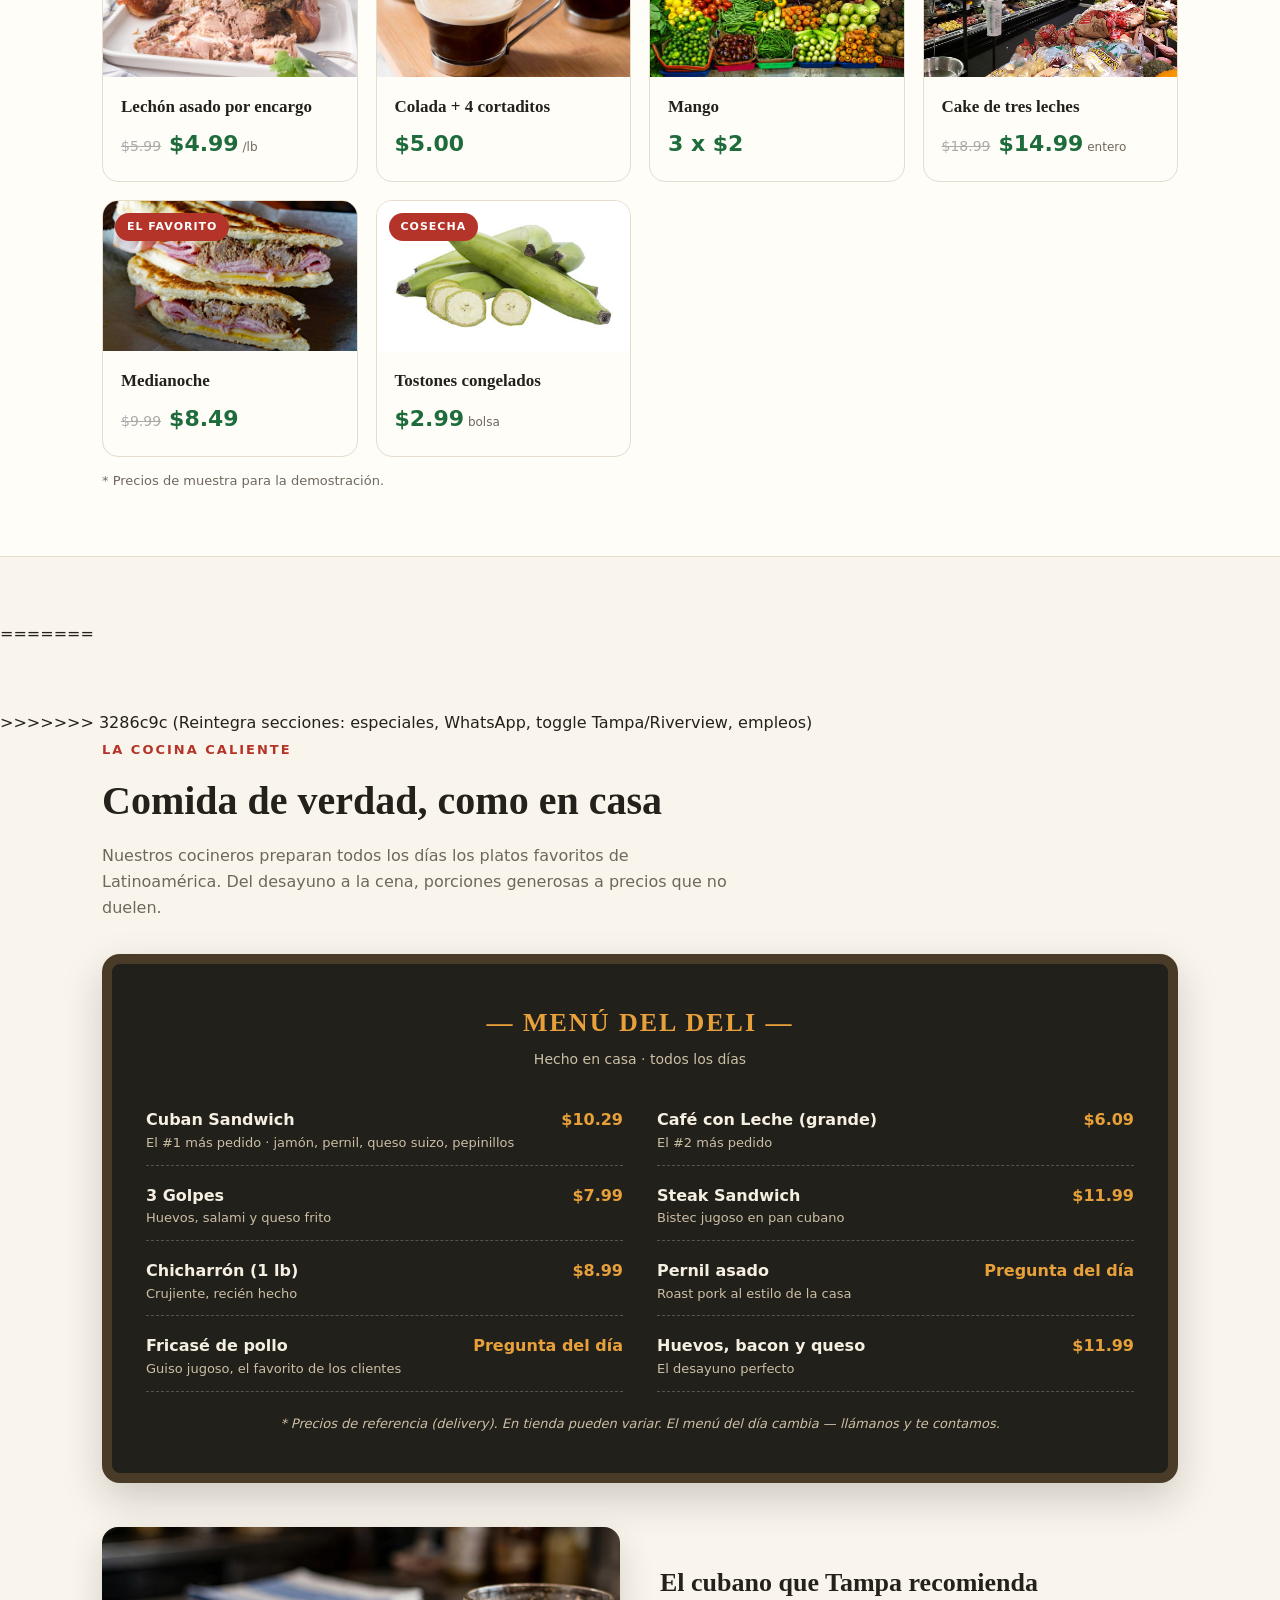
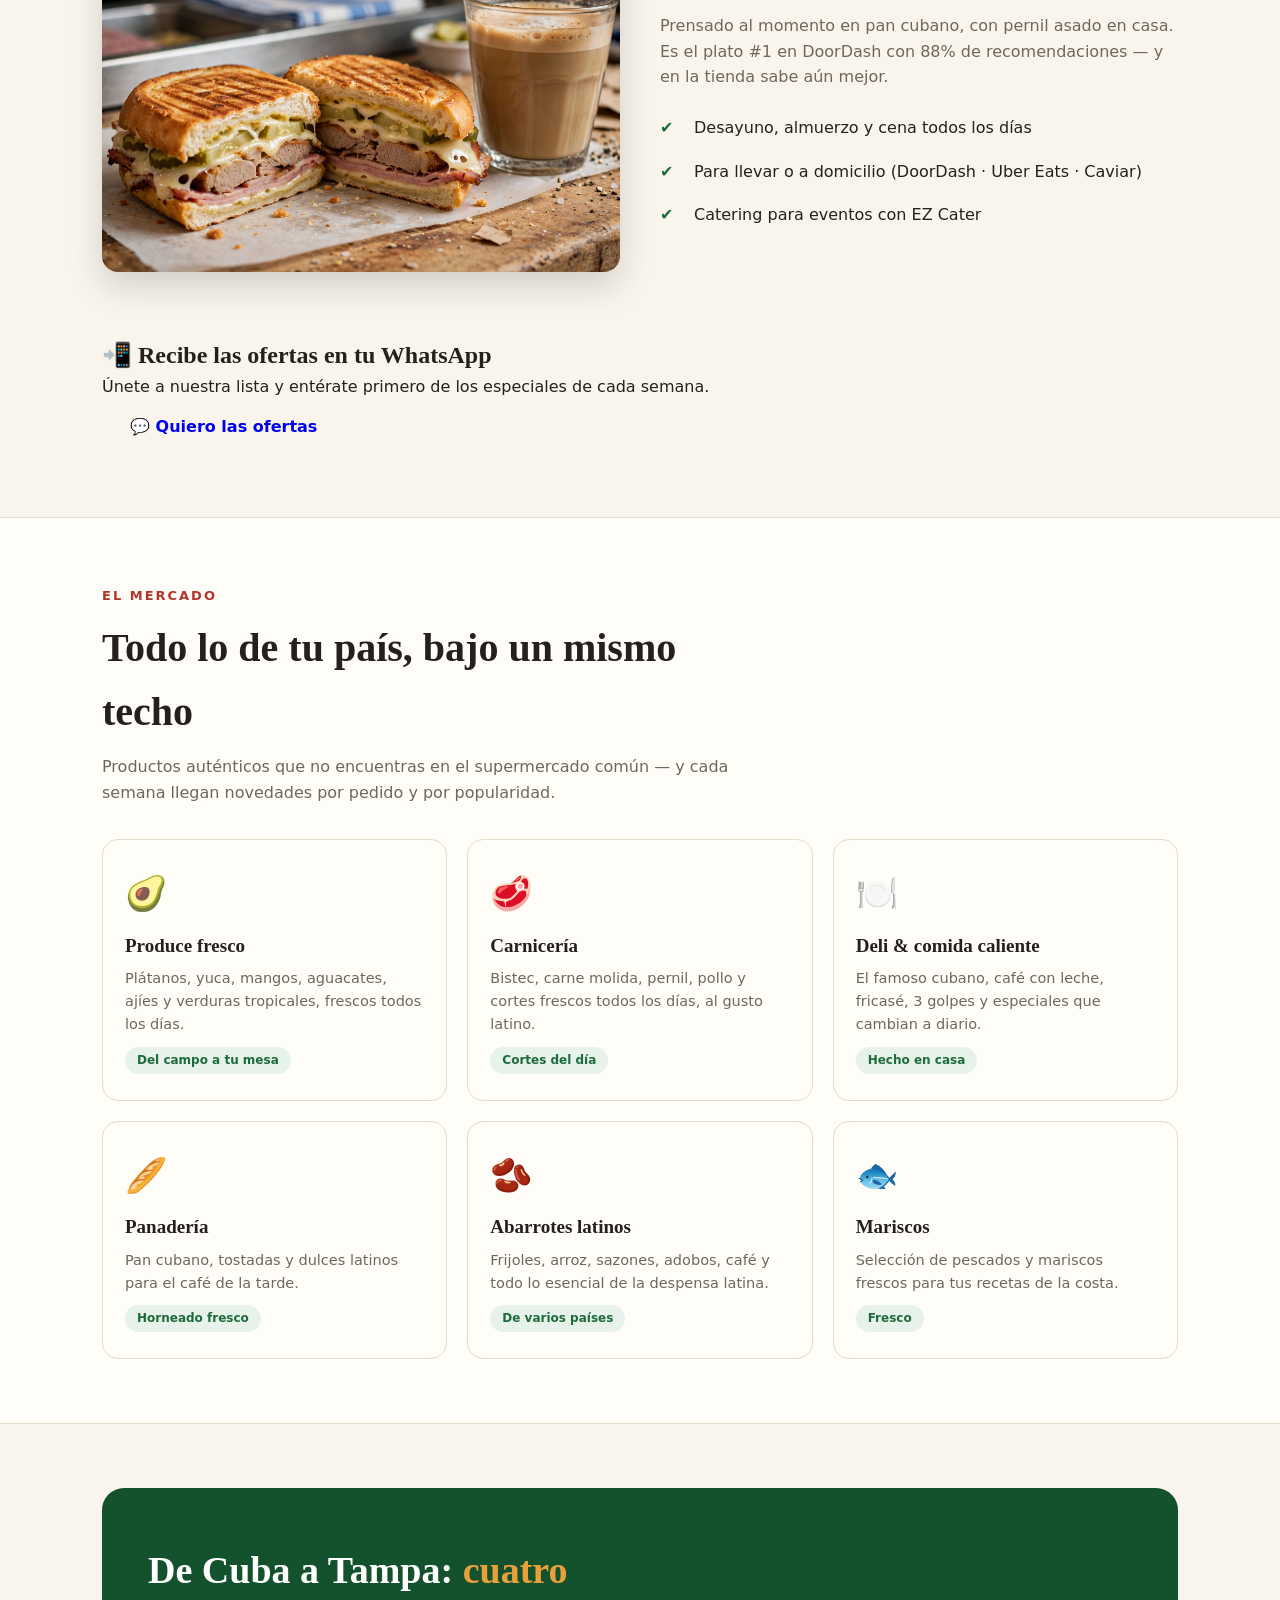
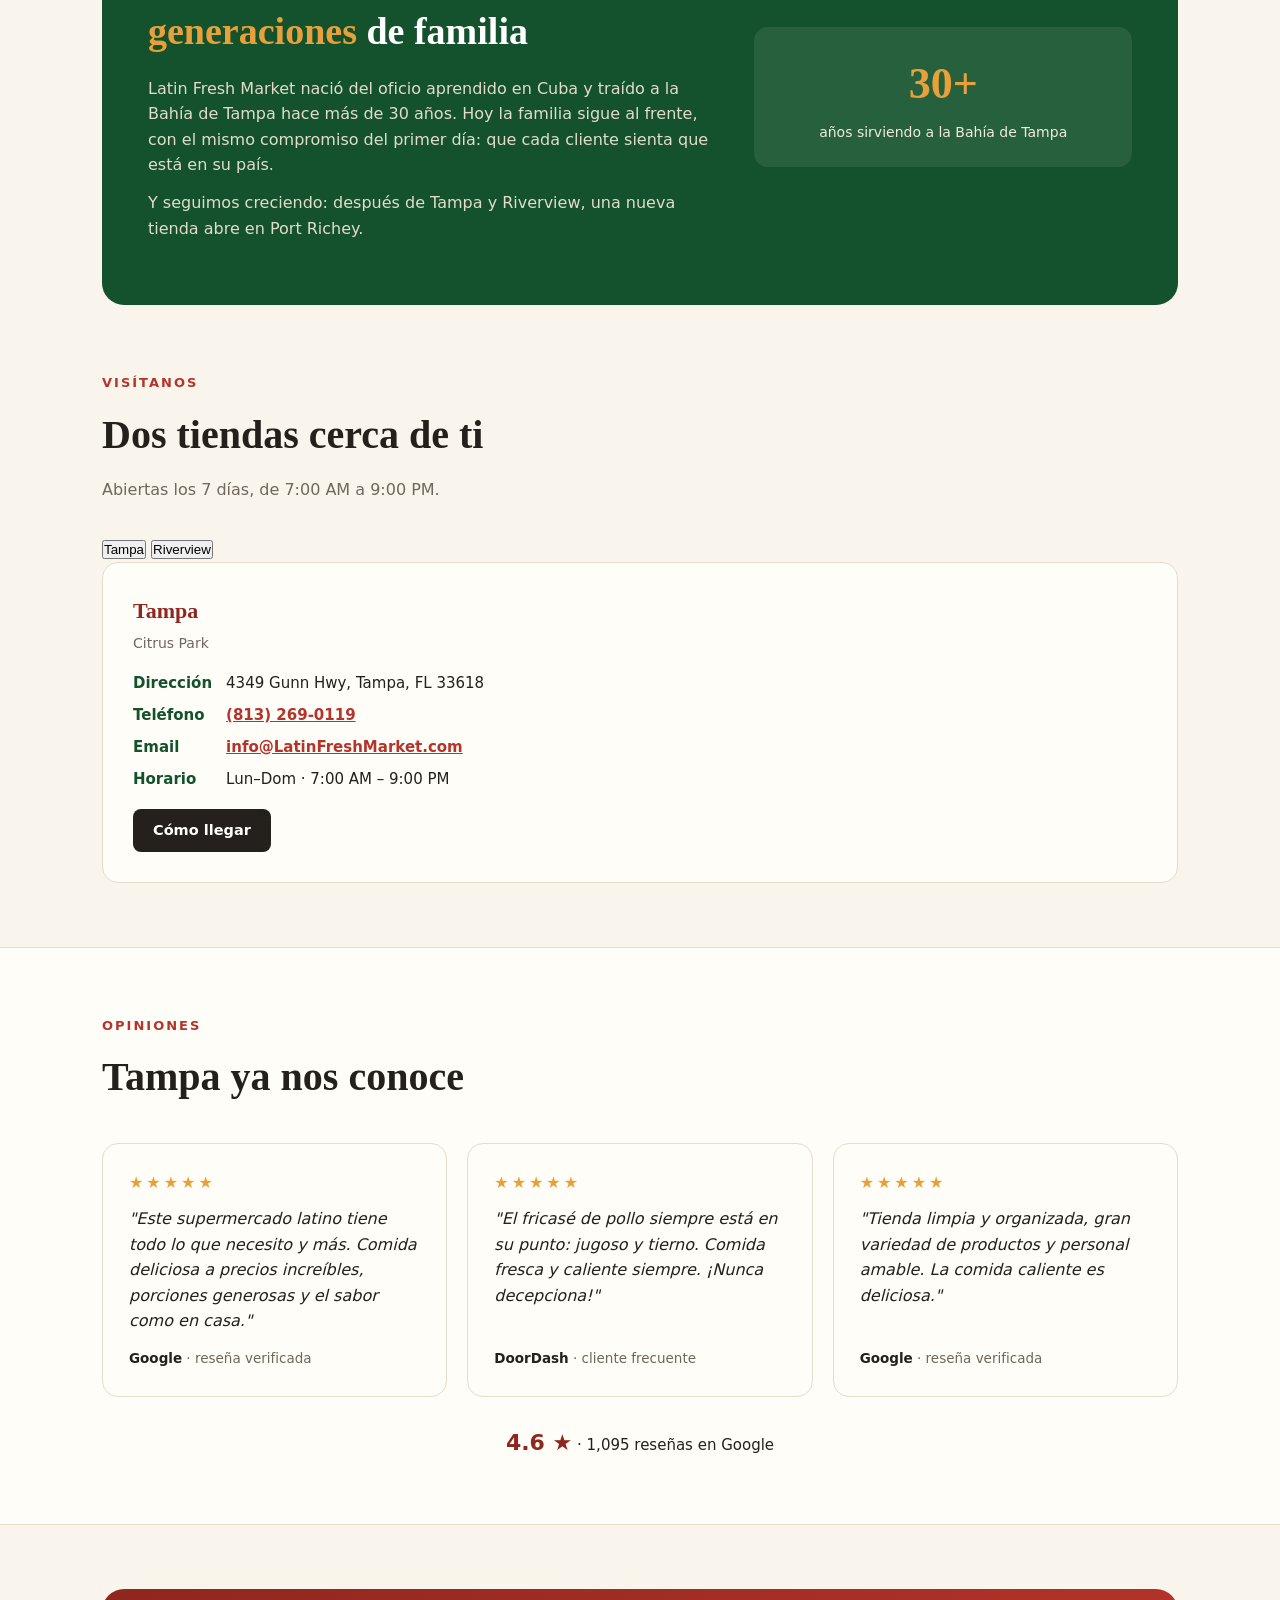
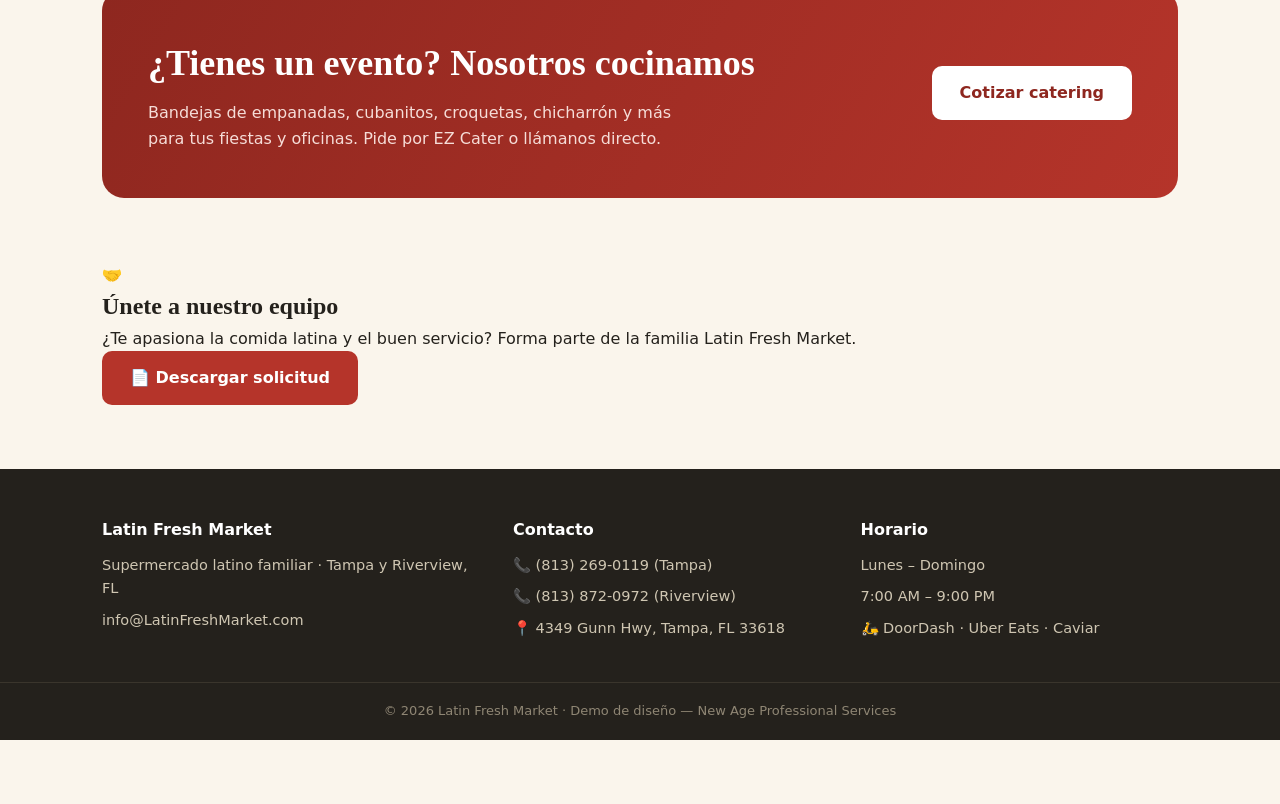
==== commit 8b42dbe3: "Reintegra secciones: especiales, WhatsApp, toggle Tampa/Riverview, empleos" ====
--- a/index.html
+++ b/index.html
@@ -135,13 +135,34 @@
 .copy{border-top:1px solid #3a352c;text-align:center;padding:18px;font-size:13px;color:#8f8674}
 .wa{position:fixed;right:20px;bottom:20px;background:#25d366;color:#fff;width:58px;height:58px;border-radius:50%;display:flex;align-items:center;justify-content:center;font-size:30px;text-decoration:none;box-shadow:0 8px 22px rgba(0,0,0,.28);z-index:60}
 .circ-banner{background:#fff8e1;border:2px dashed #e8a13a;border-radius:14px;padding:12px 16px;margin:0 0 16px;font-weight:700;color:#5d4037;text-align:center} .circ-chips{display:flex;gap:8px;overflow-x:auto;padding:2px 2px 14px;margin-bottom:6px} .circ-chip{flex:0 0 auto;border:2px solid var(--line);background:var(--paper);color:var(--char);font-weight:700;font-size:13px;border-radius:20px;padding:8px 16px;cursor:pointer} .circ-chip.on{background:var(--green);border-color:var(--green);color:#fff} .circ-grid{display:grid;grid-template-columns:repeat(auto-fill,minmax(220px,1fr));gap:18px} .circ-card{background:var(--paper);border:1px solid var(--line);border-radius:16px;overflow:hidden;position:relative} .circ-card img{width:100%;height:150px;object-fit:cover;display:block} .circ-card .cbadge{position:absolute;top:12px;left:12px;background:var(--red);color:#fff;font-size:11px;font-weight:800;letter-spacing:1px;border-radius:20px;padding:5px 12px} .circ-card .cbody{padding:16px 18px 20px} .circ-card h3{font-size:17px;margin-bottom:6px} .circ-card .cprice{font-size:22px;font-weight:800;color:var(--green)} .circ-card .cprice s{font-size:14px;color:#aaa;font-weight:400;margin-right:8px} .circ-card .cprice small{font-size:12px;color:var(--mut);font-weight:400} .open-dot{font-weight:800;font-size:13px;margin-left:10px} .open-dot.open{color:#1b5e20} .open-dot.closed{color:#b71c1c} </style>
+
+/* store tabs */
+.loc-tabs{display:flex;gap:10px;margin-bottom:24px}
+.loc-tabs button{background:var(--paper);border:2px solid var(--line);color:var(--char);padding:10px 28px;border-radius:30px;font-weight:700;font-size:15px;cursor:pointer}
+.loc-tabs button.on{background:var(--red);border-color:var(--red);color:#fff}
+/* whatsapp band */
+.wa-band{background:linear-gradient(120deg,#1f7a3d,var(--green-d));color:#fff;border-radius:22px;padding:48px 34px;text-align:center}
+.wa-band h2{font-size:clamp(26px,3.2vw,36px);margin-bottom:10px}
+.wa-band p{color:#dcefe2;max-width:52ch;margin:0 auto 24px}
+.wa-band .btn{background:#fff;color:var(--green-d)!important}
+/* join team */
+.join{background:var(--paper);border:1px solid var(--line);border-radius:22px;padding:48px 34px;text-align:center;max-width:720px;margin:0 auto}
+.join .em{font-size:44px}
+.join h2{font-size:clamp(26px,3.2vw,34px);margin:10px 0}
+.join p{color:var(--mut);margin-bottom:24px}
+</style>
 </head>
 <body>
 
 <div class="util">
   <div class="wrap">
+<<<<<<< HEAD
     <span>📞 <a href="tel:+18132690119">(813) 269-0119</a> &nbsp;·&nbsp; 🕖 <span data-es="Lun–Dom · 7:00 AM – 9:00 PM" data-en="Mon–Sun · 7:00 AM – 9:00 PM">Lun–Dom · 7:00 AM – 9:00 PM</span></span>
     <span id="open-dot" class="open-dot"></span><span class="lang"><button id="btn-es" class="on" onclick="setLang('es')">ES</button><button id="btn-en" onclick="setLang('en')">EN</button></span>
+=======
+    <span>📞 <a id="util-tel" href="tel:+18132690119">(813) 269-0119</a> &nbsp;·&nbsp; 🕖 <span data-es="Lun–Dom · 7:00 AM – 9:00 PM" data-en="Mon–Sun · 7:00 AM – 9:00 PM">Lun–Dom · 7:00 AM – 9:00 PM</span></span>
+    <span class="lang"><button id="btn-es" class="on" onclick="setLang('es')">ES</button><button id="btn-en" onclick="setLang('en')">EN</button></span>
+>>>>>>> 3286c9c (Reintegra secciones: especiales, WhatsApp, toggle Tampa/Riverview, empleos)
   </div>
 </div>
 
@@ -153,7 +174,11 @@
       <a href="#mercado" data-es="El Mercado" data-en="The Market">El Mercado</a>
       <a href="#historia" data-es="Nosotros" data-en="Our Story">Nosotros</a>
       <a href="#tiendas" data-es="Tiendas" data-en="Stores">Tiendas</a>
+<<<<<<< HEAD
       <a href="#resenas" data-es="Opiniones" data-en="Reviews">Opiniones</a> <a href="#circular" data-es="Especiales" data-en="Specials">Especiales</a>
+=======
+      <a href="#resenas" data-es="Opiniones" data-en="Reviews">Opiniones</a>
+>>>>>>> 3286c9c (Reintegra secciones: especiales, WhatsApp, toggle Tampa/Riverview, empleos)
     </div>
     <a class="cta" href="https://www.doordash.com/en/store/latin-fresh-market-tampa-905441/" target="_blank" rel="noopener" data-es="Pide a domicilio" data-en="Order delivery">Pide a domicilio</a>
   </div>
@@ -186,7 +211,11 @@
   </div>
 </div>
 
+<<<<<<< HEAD
 <section class="block" id="circular" style="background:var(--paper);border-top:1px solid var(--line);border-bottom:1px solid var(--line)"> <div class="wrap"> <div class="sec-head"> <span class="tag" data-es="Ahorra cada semana" data-en="Save every week">Ahorra cada semana</span> <h2 data-es="Especiales de la semana" data-en="Weekly specials">Especiales de la semana</h2> <p data-es="Ofertas reales, actualizadas cada semana. Sin recortes, sin apps." data-en="Real deals, updated weekly. No clippings, no apps.">Ofertas reales, actualizadas cada semana. Sin recortes, sin apps.</p> </div> <div class="circ-banner" id="week-banner"></div> <div class="circ-chips" id="cat-chips"></div> <div class="circ-grid" id="circular-grid"></div> <p style="margin-top:14px;font-size:13px;color:var(--mut)" id="circular-note"></p> </div> </section> <section class="block" id="cocina">
+=======
+<section class="block" id="cocina">
+>>>>>>> 3286c9c (Reintegra secciones: especiales, WhatsApp, toggle Tampa/Riverview, empleos)
   <div class="wrap">
     <div class="sec-head">
       <span class="tag" data-es="La cocina caliente" data-en="Hot deli">La cocina caliente</span>
@@ -223,6 +252,16 @@
   </div>
 </section>
 
+<section class="block" style="padding-top:0">
+  <div class="wrap">
+    <div class="wa-band">
+      <h2 data-es="📲 Recibe las ofertas en tu WhatsApp" data-en="📲 Get the deals on your WhatsApp">📲 Recibe las ofertas en tu WhatsApp</h2>
+      <p data-es="Únete a nuestra lista y entérate primero de los especiales de cada semana." data-en="Join our list and hear first about each week's specials.">Únete a nuestra lista y entérate primero de los especiales de cada semana.</p>
+      <a class="btn" href="https://wa.me/18132690119?text=Hola%2C%20quiero%20recibir%20las%20ofertas%20semanales%20de%20Latin%20Fresh%20Market" target="_blank" rel="noopener" data-es="💬 Quiero las ofertas" data-en="💬 I want the deals">💬 Quiero las ofertas</a>
+    </div>
+  </div>
+</section>
+
 <section class="block" id="mercado" style="background:var(--paper);border-top:1px solid var(--line);border-bottom:1px solid var(--line)">
   <div class="wrap">
     <div class="sec-head">
@@ -261,25 +300,29 @@
       <h2 data-es="Dos tiendas cerca de ti" data-en="Two stores near you">Dos tiendas cerca de ti</h2>
       <p data-es="Abiertas los 7 días, de 7:00 AM a 9:00 PM." data-en="Open 7 days a week, 7:00 AM to 9:00 PM.">Abiertas los 7 días, de 7:00 AM a 9:00 PM.</p>
     </div>
-    <div class="locs">
-      <div class="loc">
-        <h3>Tampa</h3><p class="city">Citrus Park</p>
-        <dl>
-          <dt data-es="Dirección" data-en="Address">Dirección</dt><dd>4349 Gunn Hwy, Tampa, FL 33618</dd>
-          <dt data-es="Teléfono" data-en="Phone">Teléfono</dt><dd><a href="tel:+18132690119">(813) 269-0119</a></dd>
-          <dt data-es="Horario" data-en="Hours">Horario</dt><dd data-es="Lun–Dom · 7:00 AM – 9:00 PM" data-en="Mon–Sun · 7:00 AM – 9:00 PM">Lun–Dom · 7:00 AM – 9:00 PM</dd>
-        </dl>
-        <a class="mapbtn" href="https://www.google.com/maps/search/?api=1&query=Latin+Fresh+Market+4349+Gunn+Hwy+Tampa+FL+33618" target="_blank" rel="noopener" data-es="Cómo llegar" data-en="Get directions">Cómo llegar</a>
-      </div>
-      <div class="loc">
-        <h3>Riverview</h3><p class="city">Big Bend</p>
-        <dl>
-          <dt data-es="Dirección" data-en="Address">Dirección</dt><dd>11357 Big Bend Rd, Riverview, FL 33579</dd>
-          <dt data-es="Teléfono" data-en="Phone">Teléfono</dt><dd><a href="tel:+18138720972">(813) 872-0972</a></dd>
-          <dt data-es="Horario" data-en="Hours">Horario</dt><dd data-es="Lun–Dom · 7:00 AM – 9:00 PM" data-en="Mon–Sun · 7:00 AM – 9:00 PM">Lun–Dom · 7:00 AM – 9:00 PM</dd>
-        </dl>
-        <a class="mapbtn" href="https://www.google.com/maps/search/?api=1&query=Latin+Fresh+Market+11357+Big+Bend+Rd+Riverview+FL" target="_blank" rel="noopener" data-es="Cómo llegar" data-en="Get directions">Cómo llegar</a>
-      </div>
+    <div class="loc-tabs">
+      <button id="tab-tampa" class="on" onclick="setLoc('tampa')">Tampa</button>
+      <button id="tab-riverview" onclick="setLoc('riverview')">Riverview</button>
+    </div>
+    <div class="loc" id="loc-tampa">
+      <h3>Tampa</h3><p class="city">Citrus Park</p>
+      <dl>
+        <dt data-es="Dirección" data-en="Address">Dirección</dt><dd>4349 Gunn Hwy, Tampa, FL 33618</dd>
+        <dt data-es="Teléfono" data-en="Phone">Teléfono</dt><dd><a href="tel:+18132690119">(813) 269-0119</a></dd>
+        <dt>Email</dt><dd><a href="mailto:info@LatinFreshMarket.com">info@LatinFreshMarket.com</a></dd>
+        <dt data-es="Horario" data-en="Hours">Horario</dt><dd data-es="Lun–Dom · 7:00 AM – 9:00 PM" data-en="Mon–Sun · 7:00 AM – 9:00 PM">Lun–Dom · 7:00 AM – 9:00 PM</dd>
+      </dl>
+      <a class="mapbtn" href="https://www.google.com/maps/search/?api=1&query=Latin+Fresh+Market+4349+Gunn+Hwy+Tampa+FL+33618" target="_blank" rel="noopener" data-es="Cómo llegar" data-en="Get directions">Cómo llegar</a>
+    </div>
+    <div class="loc" id="loc-riverview" style="display:none">
+      <h3>Riverview</h3><p class="city">Big Bend</p>
+      <dl>
+        <dt data-es="Dirección" data-en="Address">Dirección</dt><dd>11357 Big Bend Rd, Riverview, FL 33579</dd>
+        <dt data-es="Teléfono" data-en="Phone">Teléfono</dt><dd><a href="tel:+18138720972">(813) 872-0972</a></dd>
+        <dt>Email</dt><dd><a href="mailto:riverview@latinfreshmarket.com">riverview@latinfreshmarket.com</a></dd>
+        <dt data-es="Horario" data-en="Hours">Horario</dt><dd data-es="Lun–Dom · 7:00 AM – 9:00 PM" data-en="Mon–Sun · 7:00 AM – 9:00 PM">Lun–Dom · 7:00 AM – 9:00 PM</dd>
+      </dl>
+      <a class="mapbtn" href="https://www.google.com/maps/search/?api=1&query=Latin+Fresh+Market+11357+Big+Bend+Rd+Riverview+FL" target="_blank" rel="noopener" data-es="Cómo llegar" data-en="Get directions">Cómo llegar</a>
     </div>
   </div>
 </section>
@@ -307,6 +350,17 @@
         <p data-es="Bandejas de empanadas, cubanitos, croquetas, chicharrón y más para tus fiestas y oficinas. Pide por EZ Cater o llámanos directo." data-en="Trays of empanadas, mini Cubans, croquettes, chicharrón and more for your parties and offices. Order via EZ Cater or call us directly.">Bandejas de empanadas, cubanitos, croquetas, chicharrón y más para tus fiestas y oficinas. Pide por EZ Cater o llámanos directo.</p>
       </div>
       <a class="btn" href="tel:+18132690119" data-es="Cotizar catering" data-en="Get catering quote">Cotizar catering</a>
+    </div>
+  </div>
+</section>
+
+<section class="block" style="padding-top:0">
+  <div class="wrap">
+    <div class="join">
+      <div class="em">🤝</div>
+      <h2 data-es="Únete a nuestro equipo" data-en="Join our team">Únete a nuestro equipo</h2>
+      <p data-es="¿Te apasiona la comida latina y el buen servicio? Forma parte de la familia Latin Fresh Market." data-en="Love Latin food and great service? Join the Latin Fresh Market family.">¿Te apasiona la comida latina y el buen servicio? Forma parte de la familia Latin Fresh Market.</p>
+      <a class="btn red" href="https://www.latinfreshmarket.com/_files/ugd/c7c17c_bcb713dc236541abaf9e0b2b16ae3ff2.pdf" target="_blank" rel="noopener" data-es="📄 Descargar solicitud" data-en="📄 Download application">📄 Descargar solicitud</a>
     </div>
   </div>
 </section>
@@ -341,6 +395,18 @@
 <a class="wa" href="https://wa.me/18132690119" target="_blank" rel="noopener" aria-label="WhatsApp">✆</a> <script src="js/circular.js"></script>
 
 <script>
+var LOC={
+  tampa:{tel:'tel:+18132690119',txt:'(813) 269-0119'},
+  riverview:{tel:'tel:+18138720972',txt:'(813) 872-0972'}
+};
+function setLoc(k){
+  document.getElementById('loc-tampa').style.display=k==='tampa'?'block':'none';
+  document.getElementById('loc-riverview').style.display=k==='riverview'?'block':'none';
+  document.getElementById('tab-tampa').className=k==='tampa'?'on':'';
+  document.getElementById('tab-riverview').className=k==='riverview'?'on':'';
+  var t=document.getElementById('util-tel');
+  if(t){t.href=LOC[k].tel;t.textContent=LOC[k].txt;}
+}
 function setLang(l){
   document.documentElement.lang=l;
   document.querySelectorAll('[data-es]').forEach(el=>{
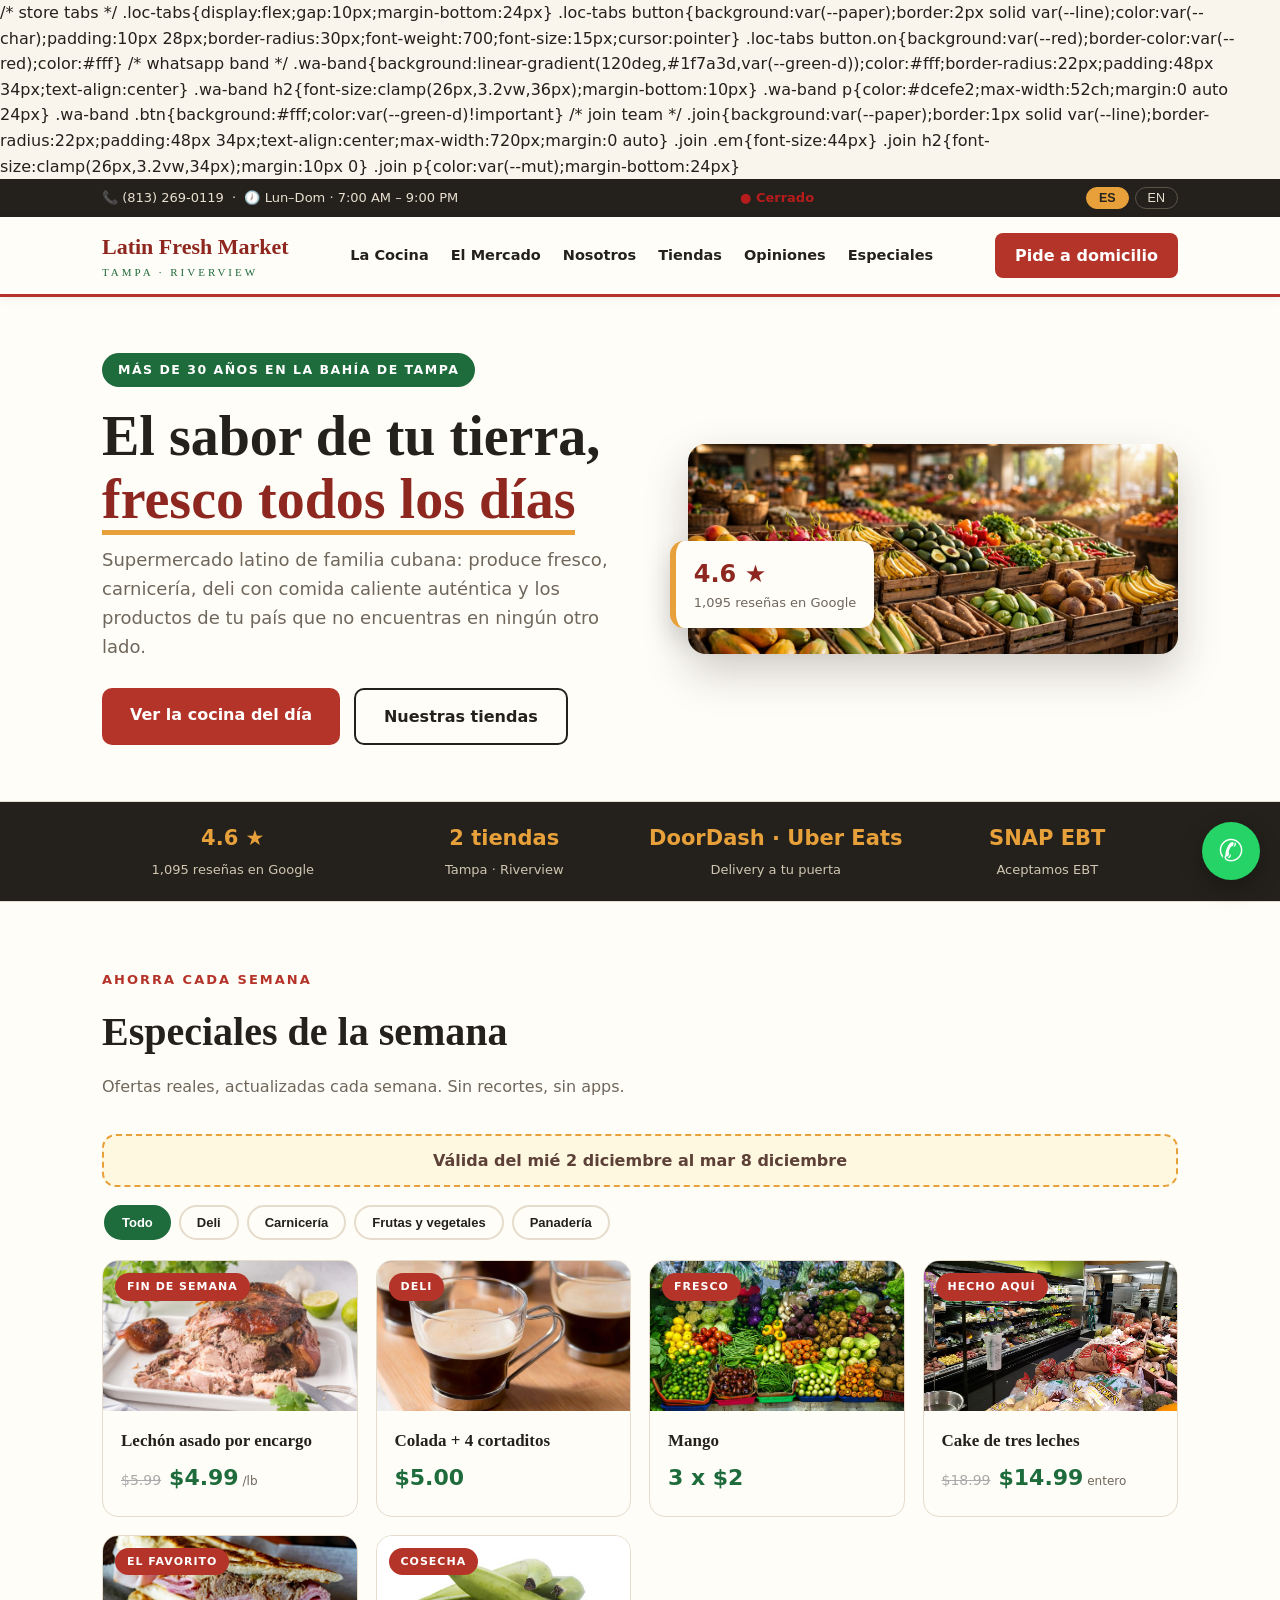
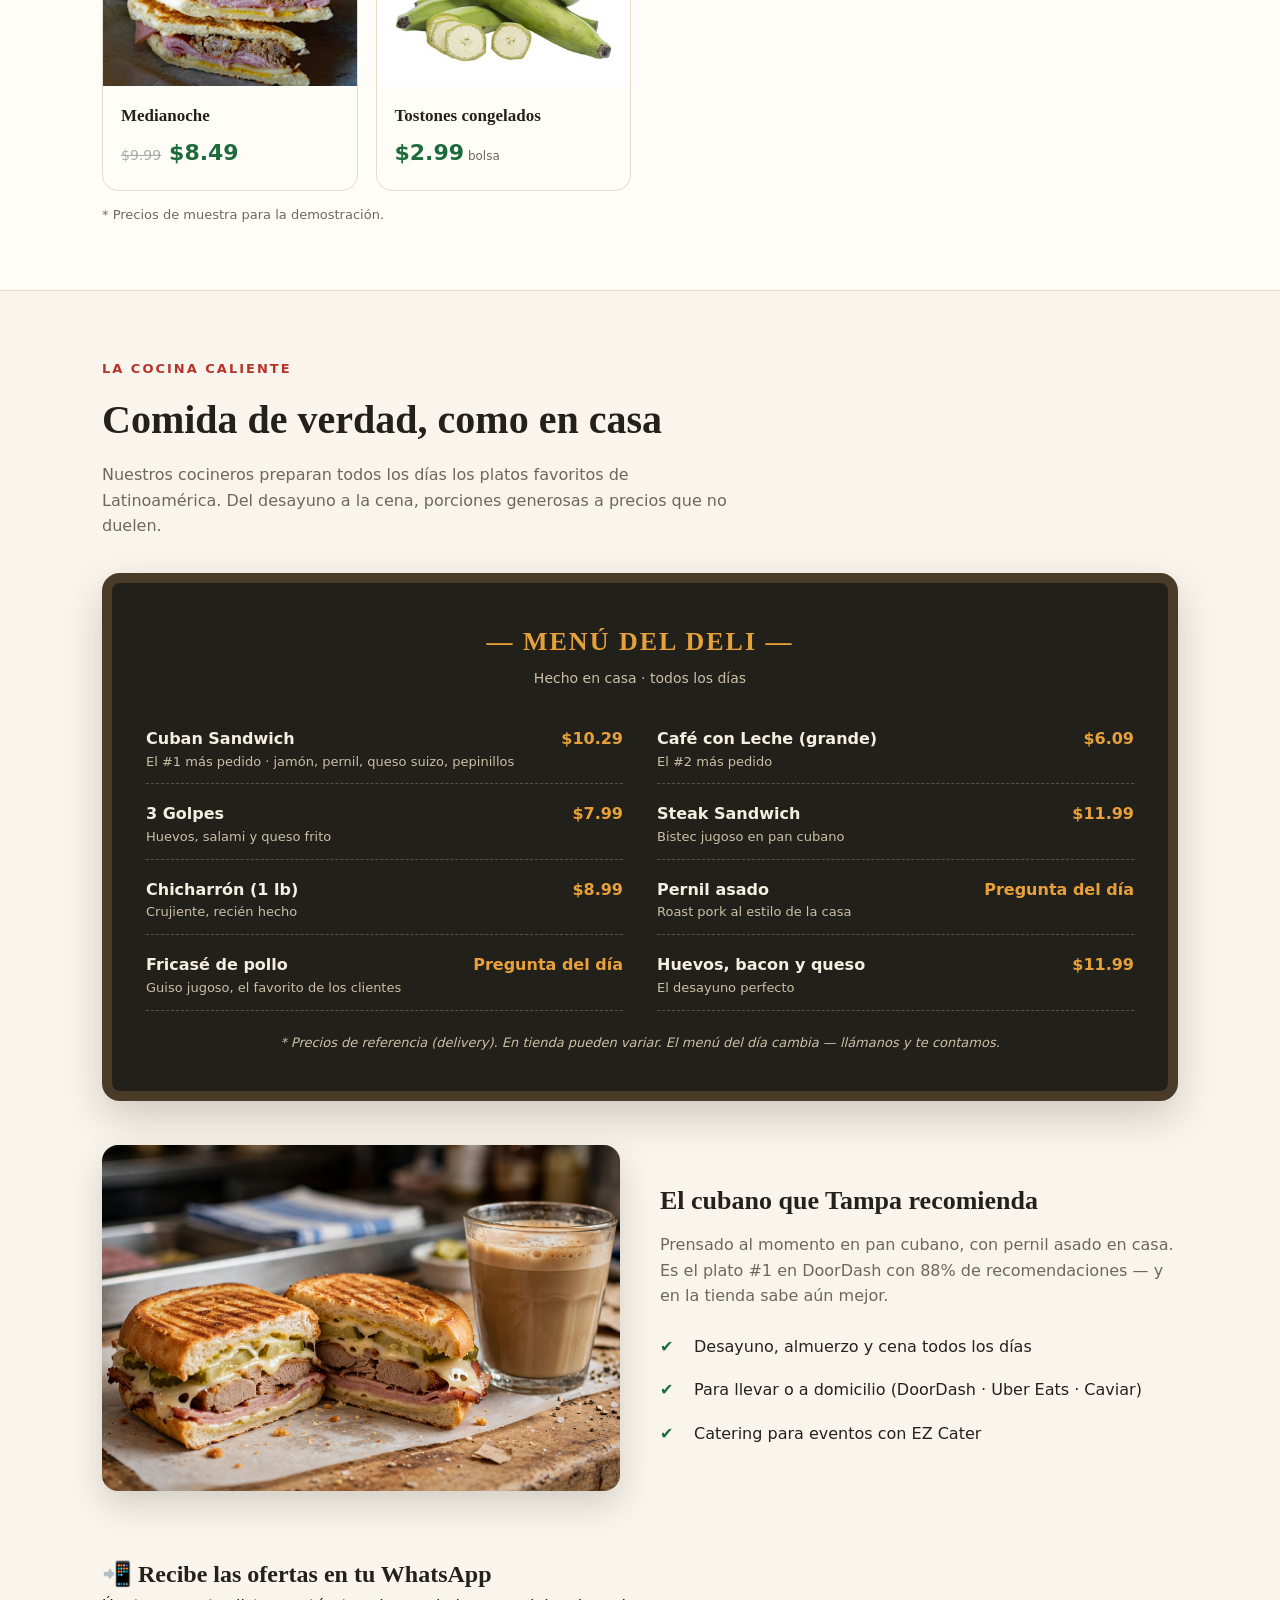
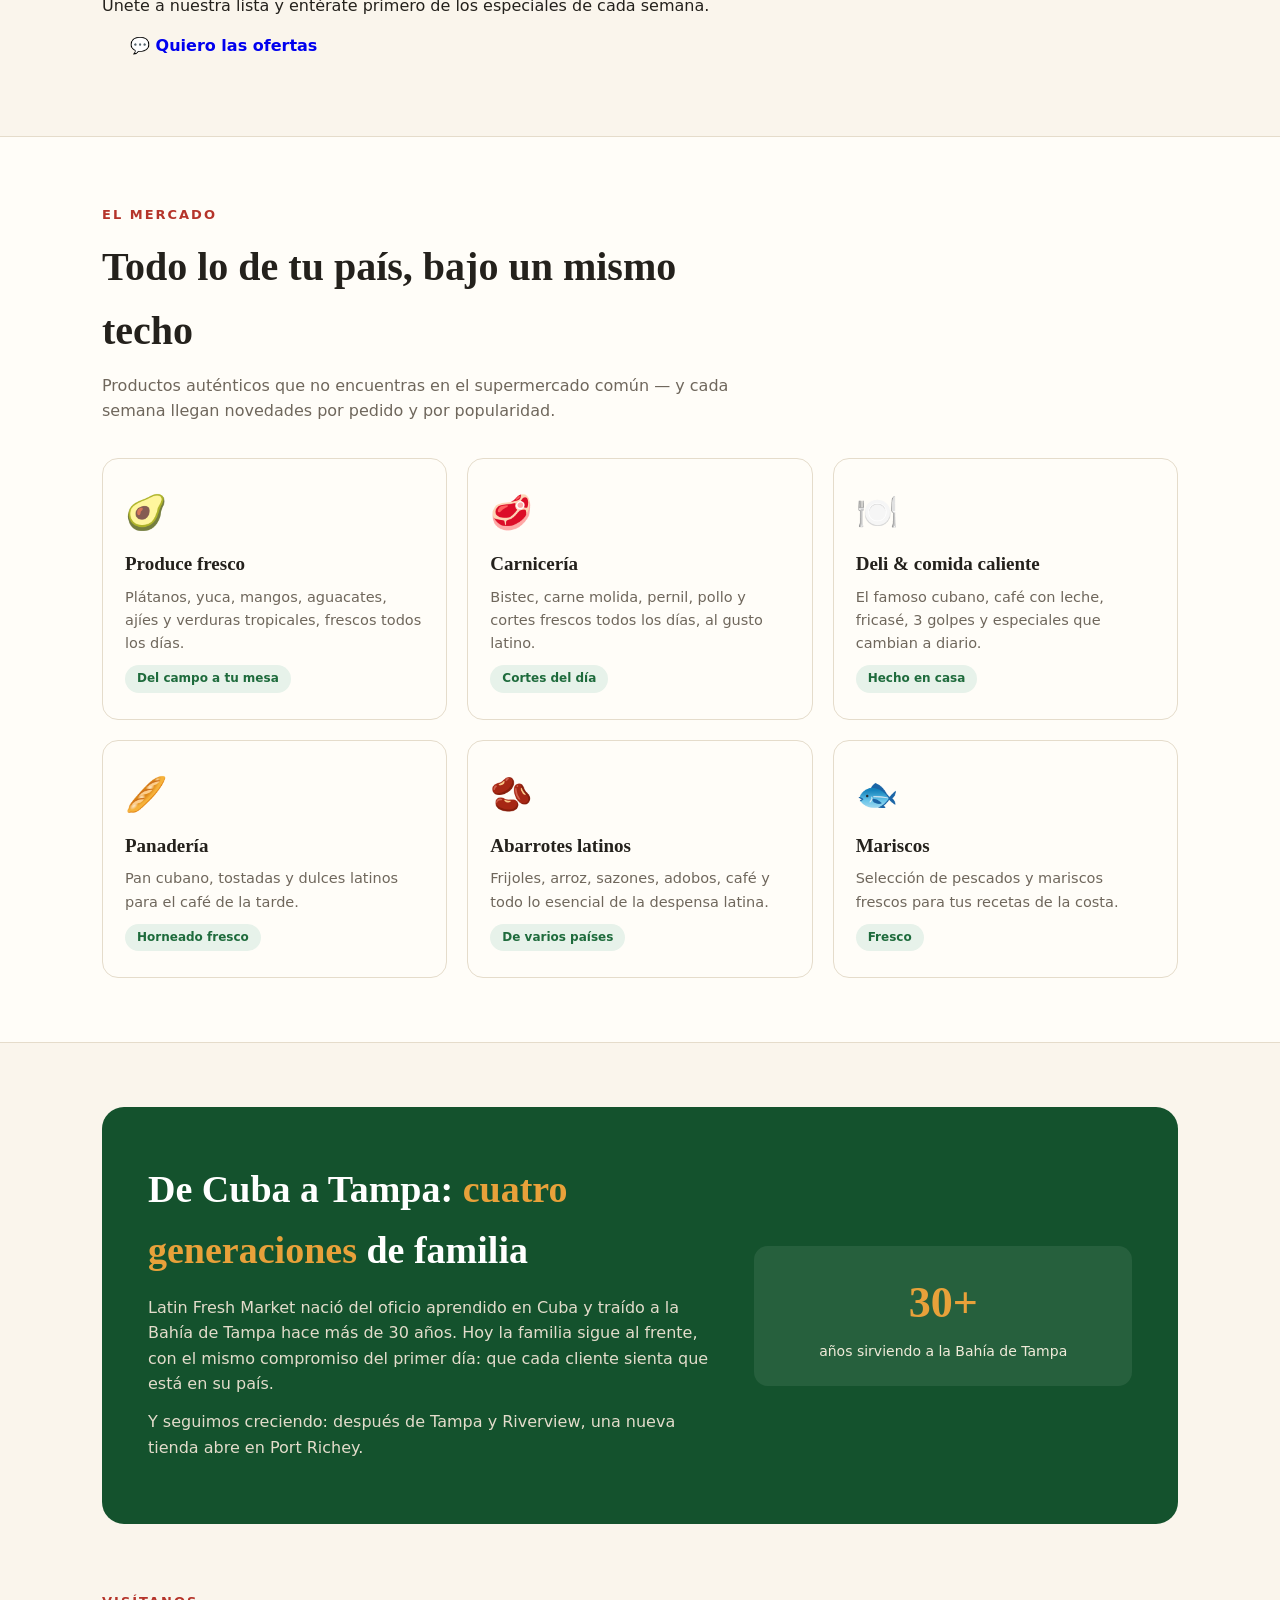
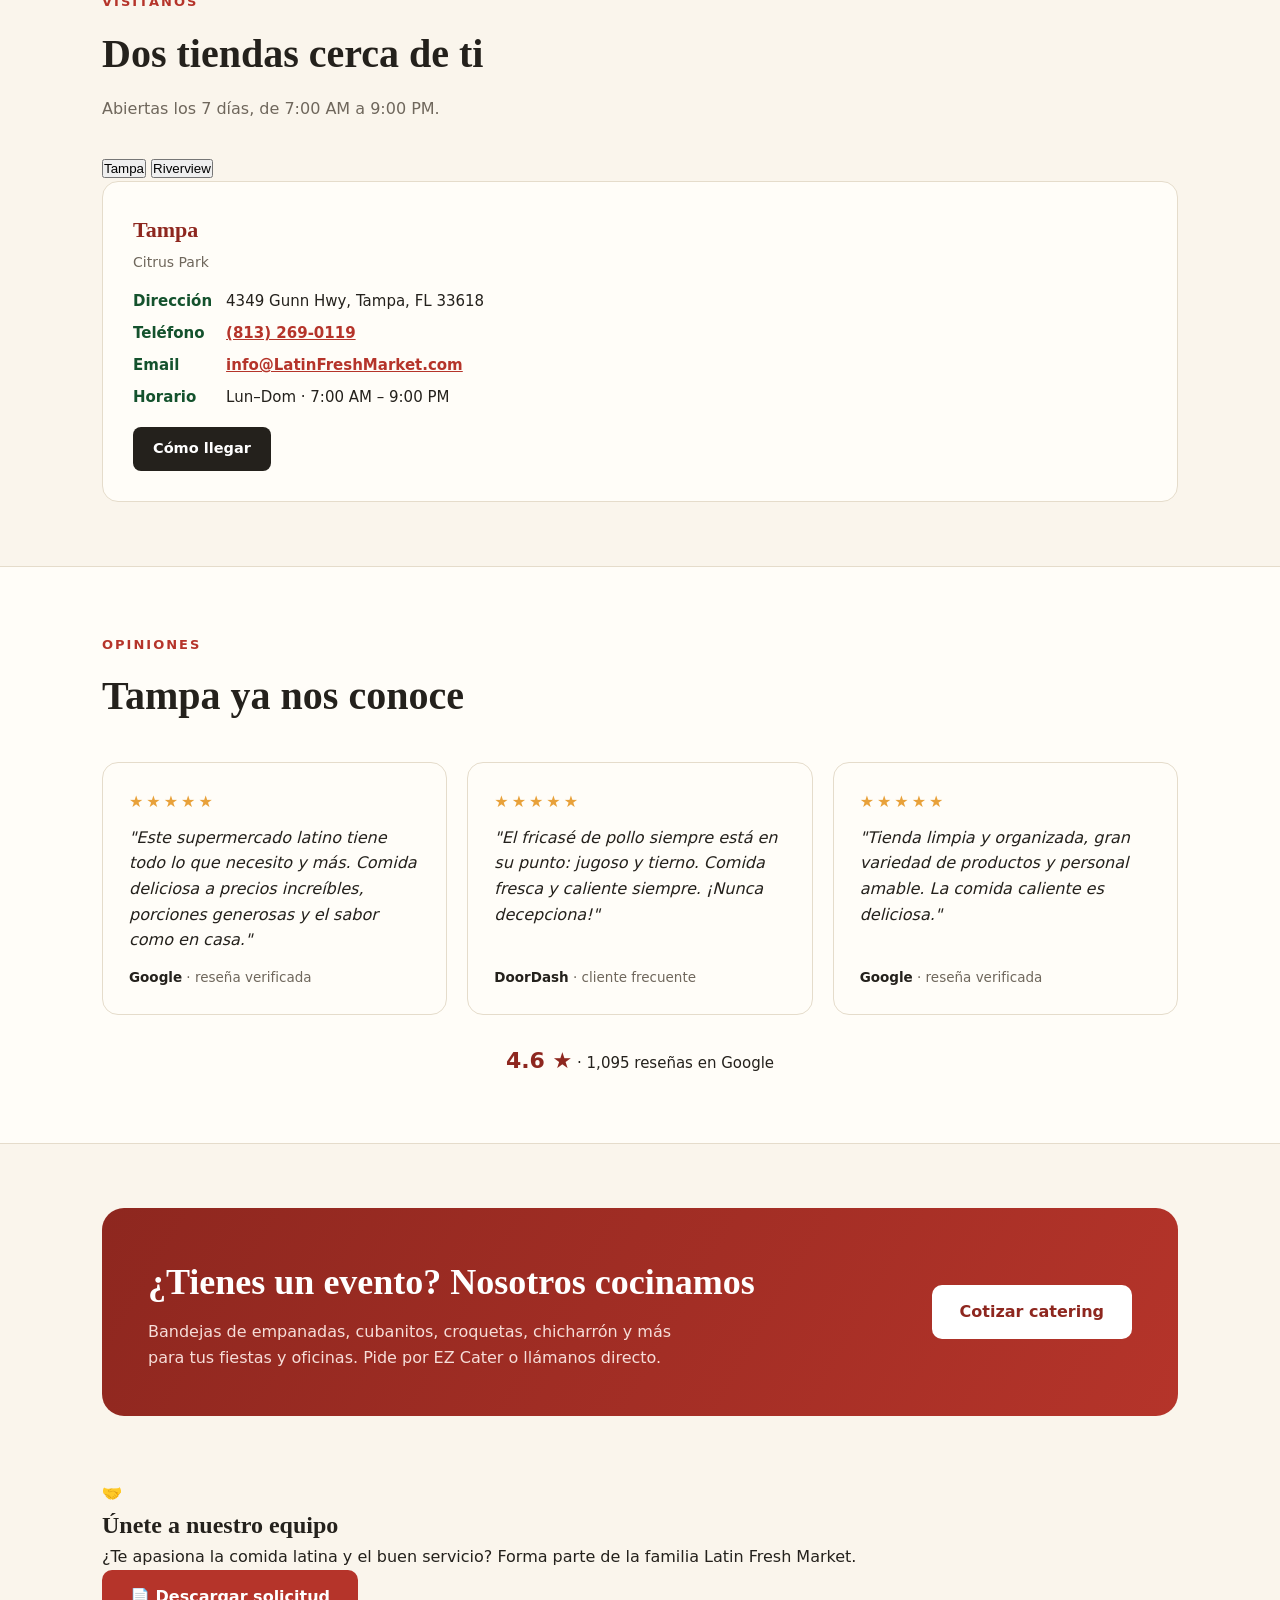
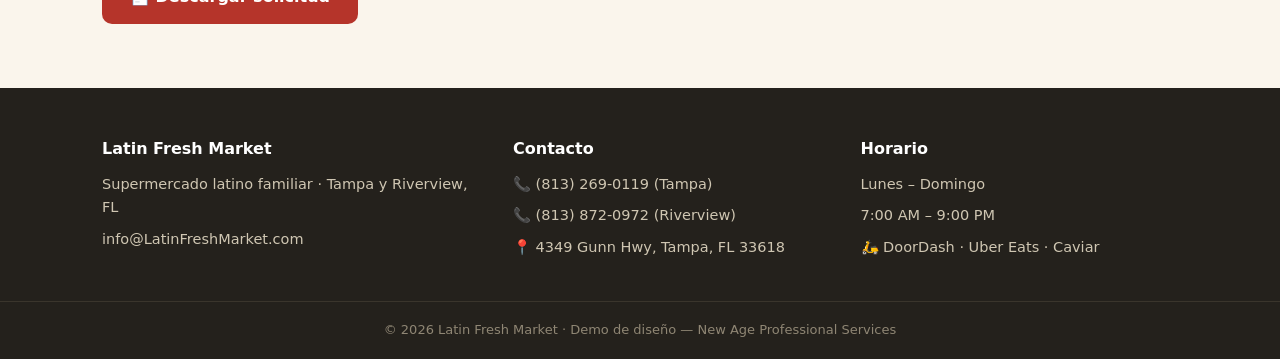
==== commit f7ff8509: "Fix: resolver marcadores de conflicto restantes (merge circular + secciones)" ====
--- a/index.html
+++ b/index.html
@@ -156,13 +156,8 @@
 
 <div class="util">
   <div class="wrap">
-<<<<<<< HEAD
-    <span>📞 <a href="tel:+18132690119">(813) 269-0119</a> &nbsp;·&nbsp; 🕖 <span data-es="Lun–Dom · 7:00 AM – 9:00 PM" data-en="Mon–Sun · 7:00 AM – 9:00 PM">Lun–Dom · 7:00 AM – 9:00 PM</span></span>
+    <span>📞 <a id="util-tel" href="tel:+18132690119">(813) 269-0119</a> &nbsp;·&nbsp; 🕖 <span data-es="Lun–Dom · 7:00 AM – 9:00 PM" data-en="Mon–Sun · 7:00 AM – 9:00 PM">Lun–Dom · 7:00 AM – 9:00 PM</span></span>
     <span id="open-dot" class="open-dot"></span><span class="lang"><button id="btn-es" class="on" onclick="setLang('es')">ES</button><button id="btn-en" onclick="setLang('en')">EN</button></span>
-=======
-    <span>📞 <a id="util-tel" href="tel:+18132690119">(813) 269-0119</a> &nbsp;·&nbsp; 🕖 <span data-es="Lun–Dom · 7:00 AM – 9:00 PM" data-en="Mon–Sun · 7:00 AM – 9:00 PM">Lun–Dom · 7:00 AM – 9:00 PM</span></span>
-    <span class="lang"><button id="btn-es" class="on" onclick="setLang('es')">ES</button><button id="btn-en" onclick="setLang('en')">EN</button></span>
->>>>>>> 3286c9c (Reintegra secciones: especiales, WhatsApp, toggle Tampa/Riverview, empleos)
   </div>
 </div>
 
@@ -174,11 +169,7 @@
       <a href="#mercado" data-es="El Mercado" data-en="The Market">El Mercado</a>
       <a href="#historia" data-es="Nosotros" data-en="Our Story">Nosotros</a>
       <a href="#tiendas" data-es="Tiendas" data-en="Stores">Tiendas</a>
-<<<<<<< HEAD
       <a href="#resenas" data-es="Opiniones" data-en="Reviews">Opiniones</a> <a href="#circular" data-es="Especiales" data-en="Specials">Especiales</a>
-=======
-      <a href="#resenas" data-es="Opiniones" data-en="Reviews">Opiniones</a>
->>>>>>> 3286c9c (Reintegra secciones: especiales, WhatsApp, toggle Tampa/Riverview, empleos)
     </div>
     <a class="cta" href="https://www.doordash.com/en/store/latin-fresh-market-tampa-905441/" target="_blank" rel="noopener" data-es="Pide a domicilio" data-en="Order delivery">Pide a domicilio</a>
   </div>
@@ -211,11 +202,7 @@
   </div>
 </div>
 
-<<<<<<< HEAD
 <section class="block" id="circular" style="background:var(--paper);border-top:1px solid var(--line);border-bottom:1px solid var(--line)"> <div class="wrap"> <div class="sec-head"> <span class="tag" data-es="Ahorra cada semana" data-en="Save every week">Ahorra cada semana</span> <h2 data-es="Especiales de la semana" data-en="Weekly specials">Especiales de la semana</h2> <p data-es="Ofertas reales, actualizadas cada semana. Sin recortes, sin apps." data-en="Real deals, updated weekly. No clippings, no apps.">Ofertas reales, actualizadas cada semana. Sin recortes, sin apps.</p> </div> <div class="circ-banner" id="week-banner"></div> <div class="circ-chips" id="cat-chips"></div> <div class="circ-grid" id="circular-grid"></div> <p style="margin-top:14px;font-size:13px;color:var(--mut)" id="circular-note"></p> </div> </section> <section class="block" id="cocina">
-=======
-<section class="block" id="cocina">
->>>>>>> 3286c9c (Reintegra secciones: especiales, WhatsApp, toggle Tampa/Riverview, empleos)
   <div class="wrap">
     <div class="sec-head">
       <span class="tag" data-es="La cocina caliente" data-en="Hot deli">La cocina caliente</span>
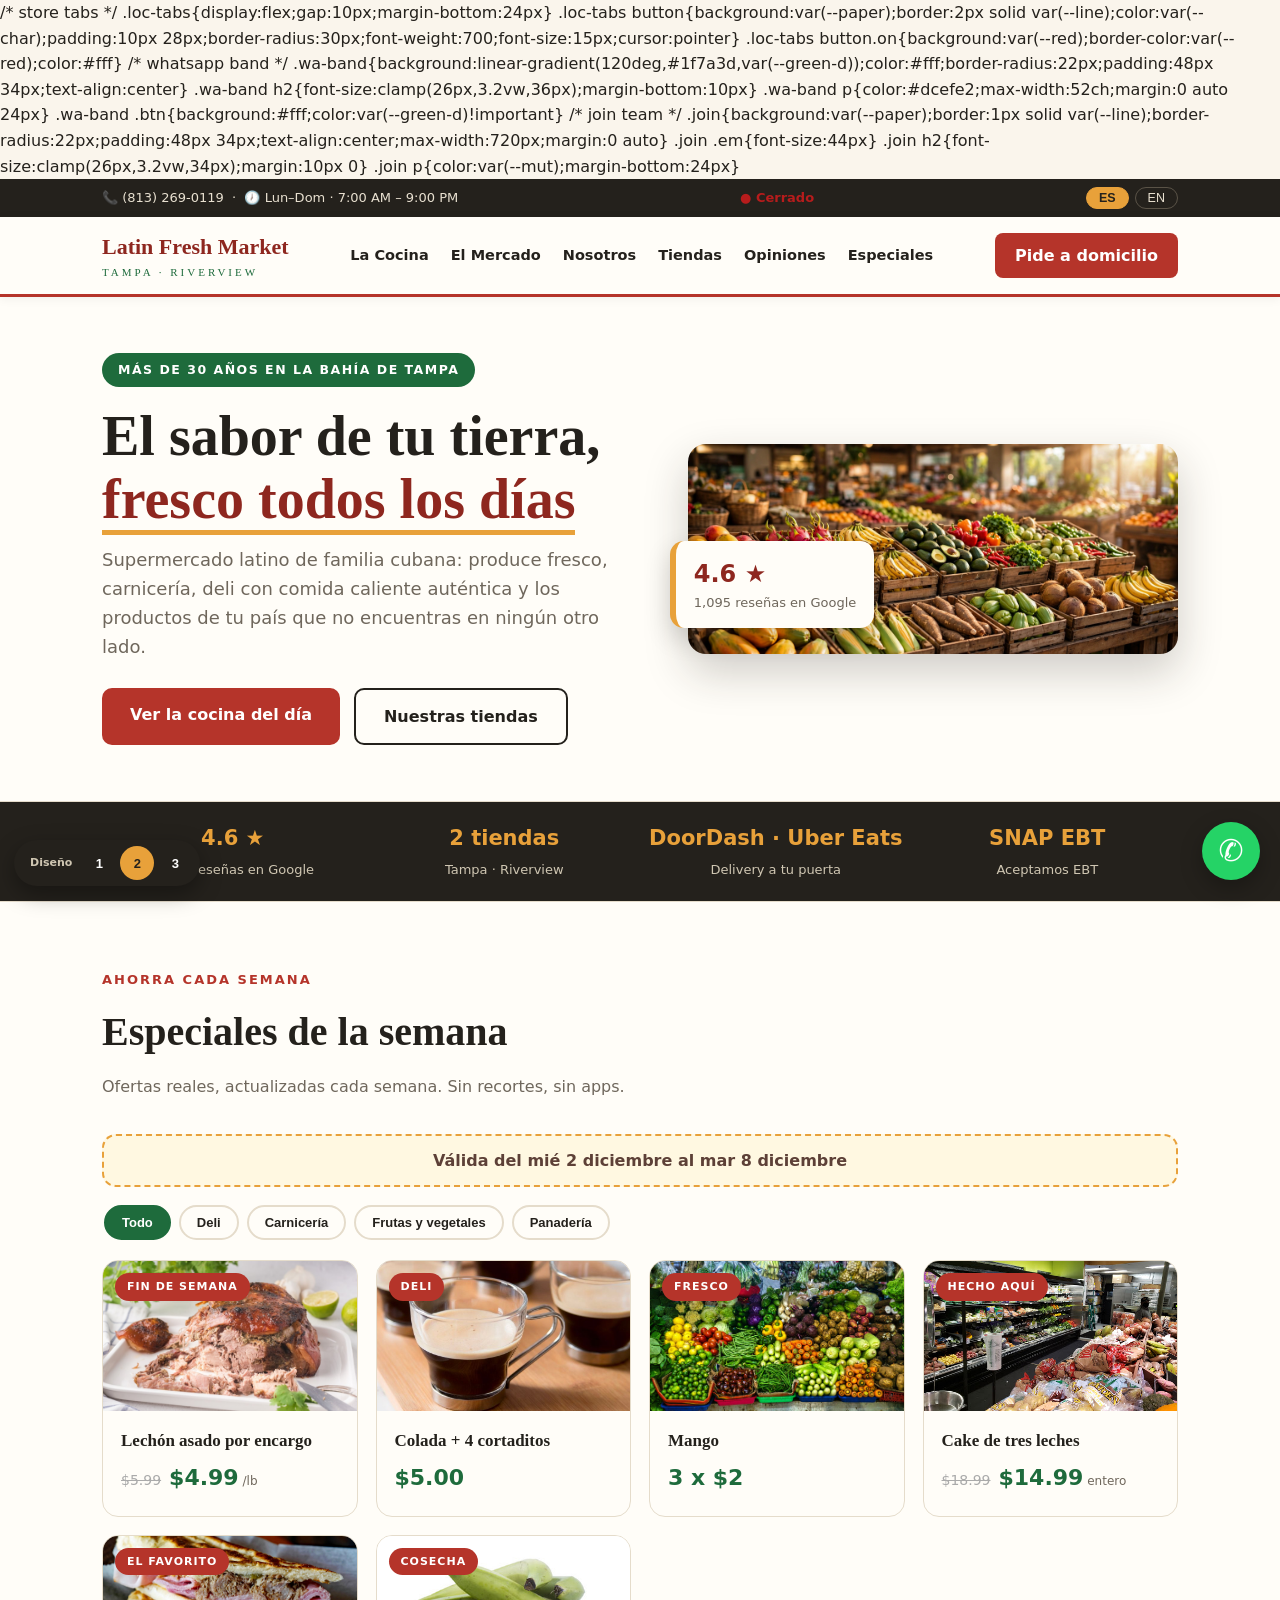
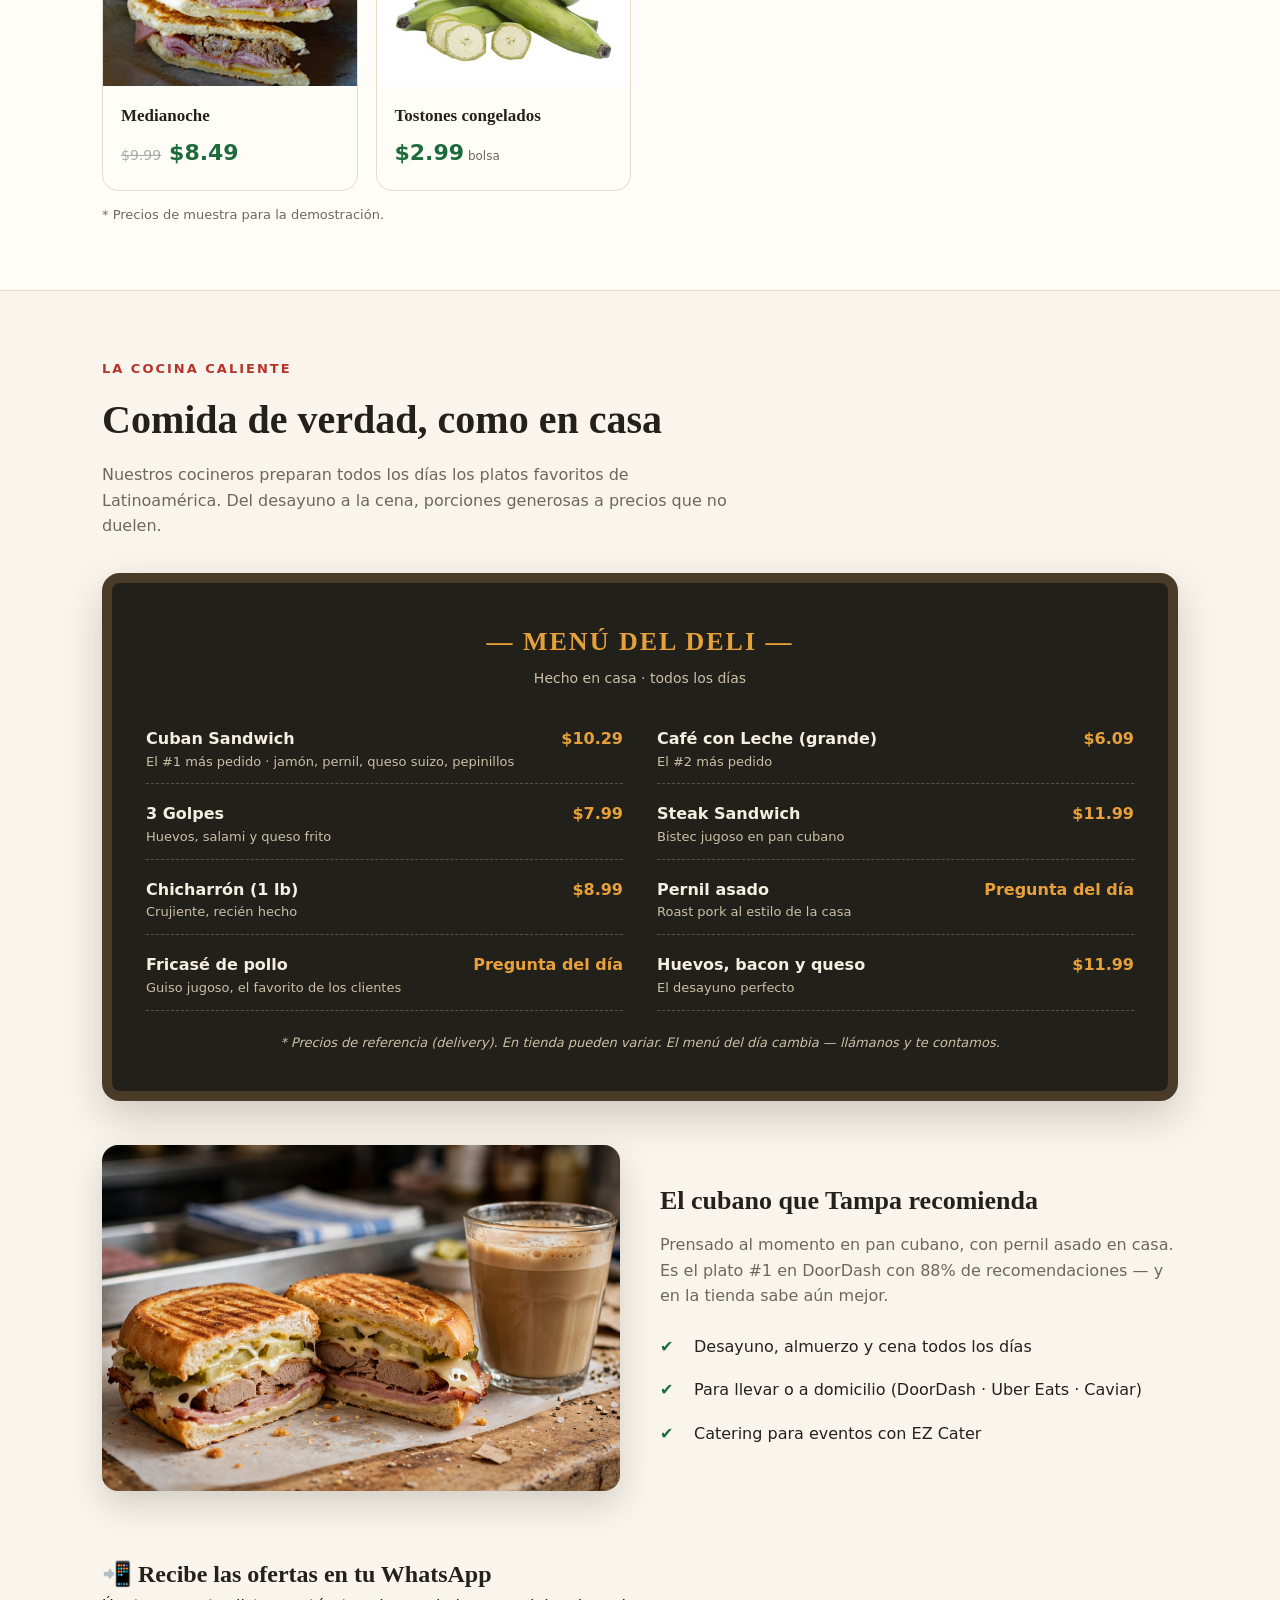
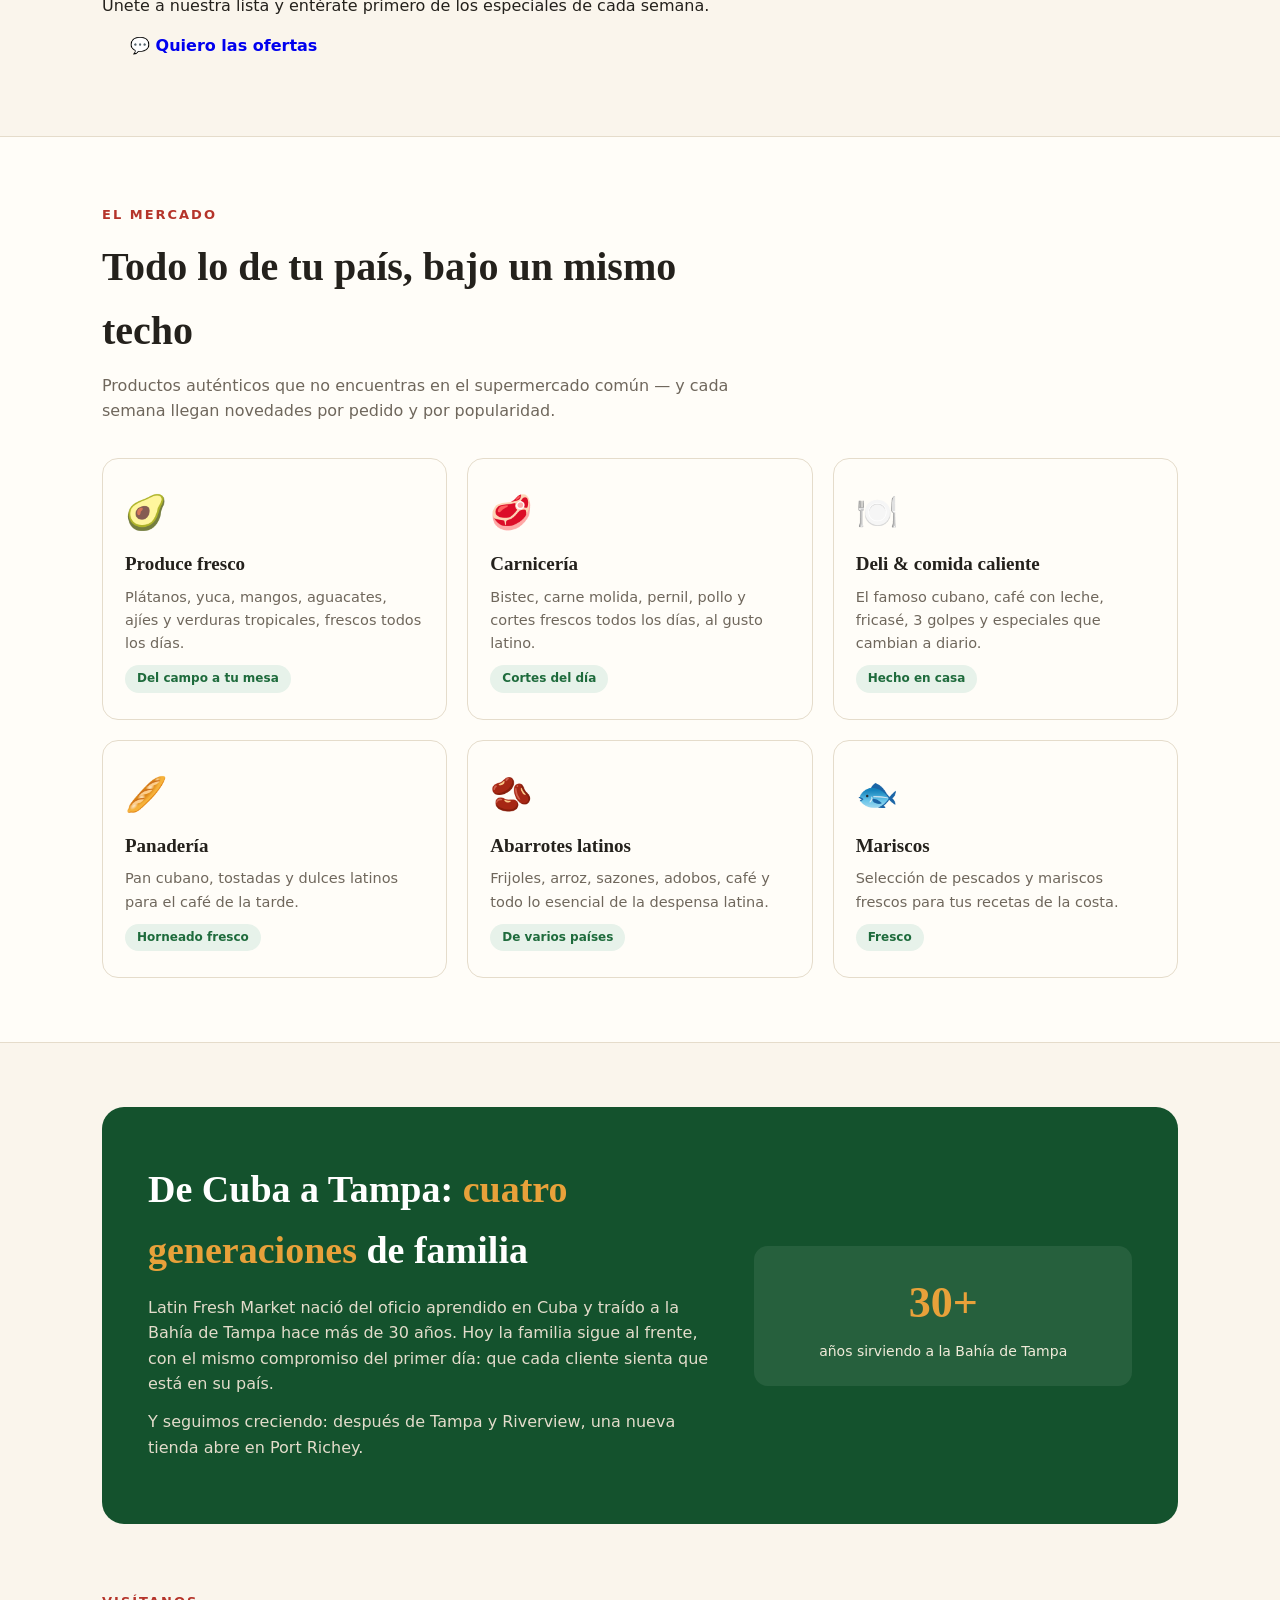
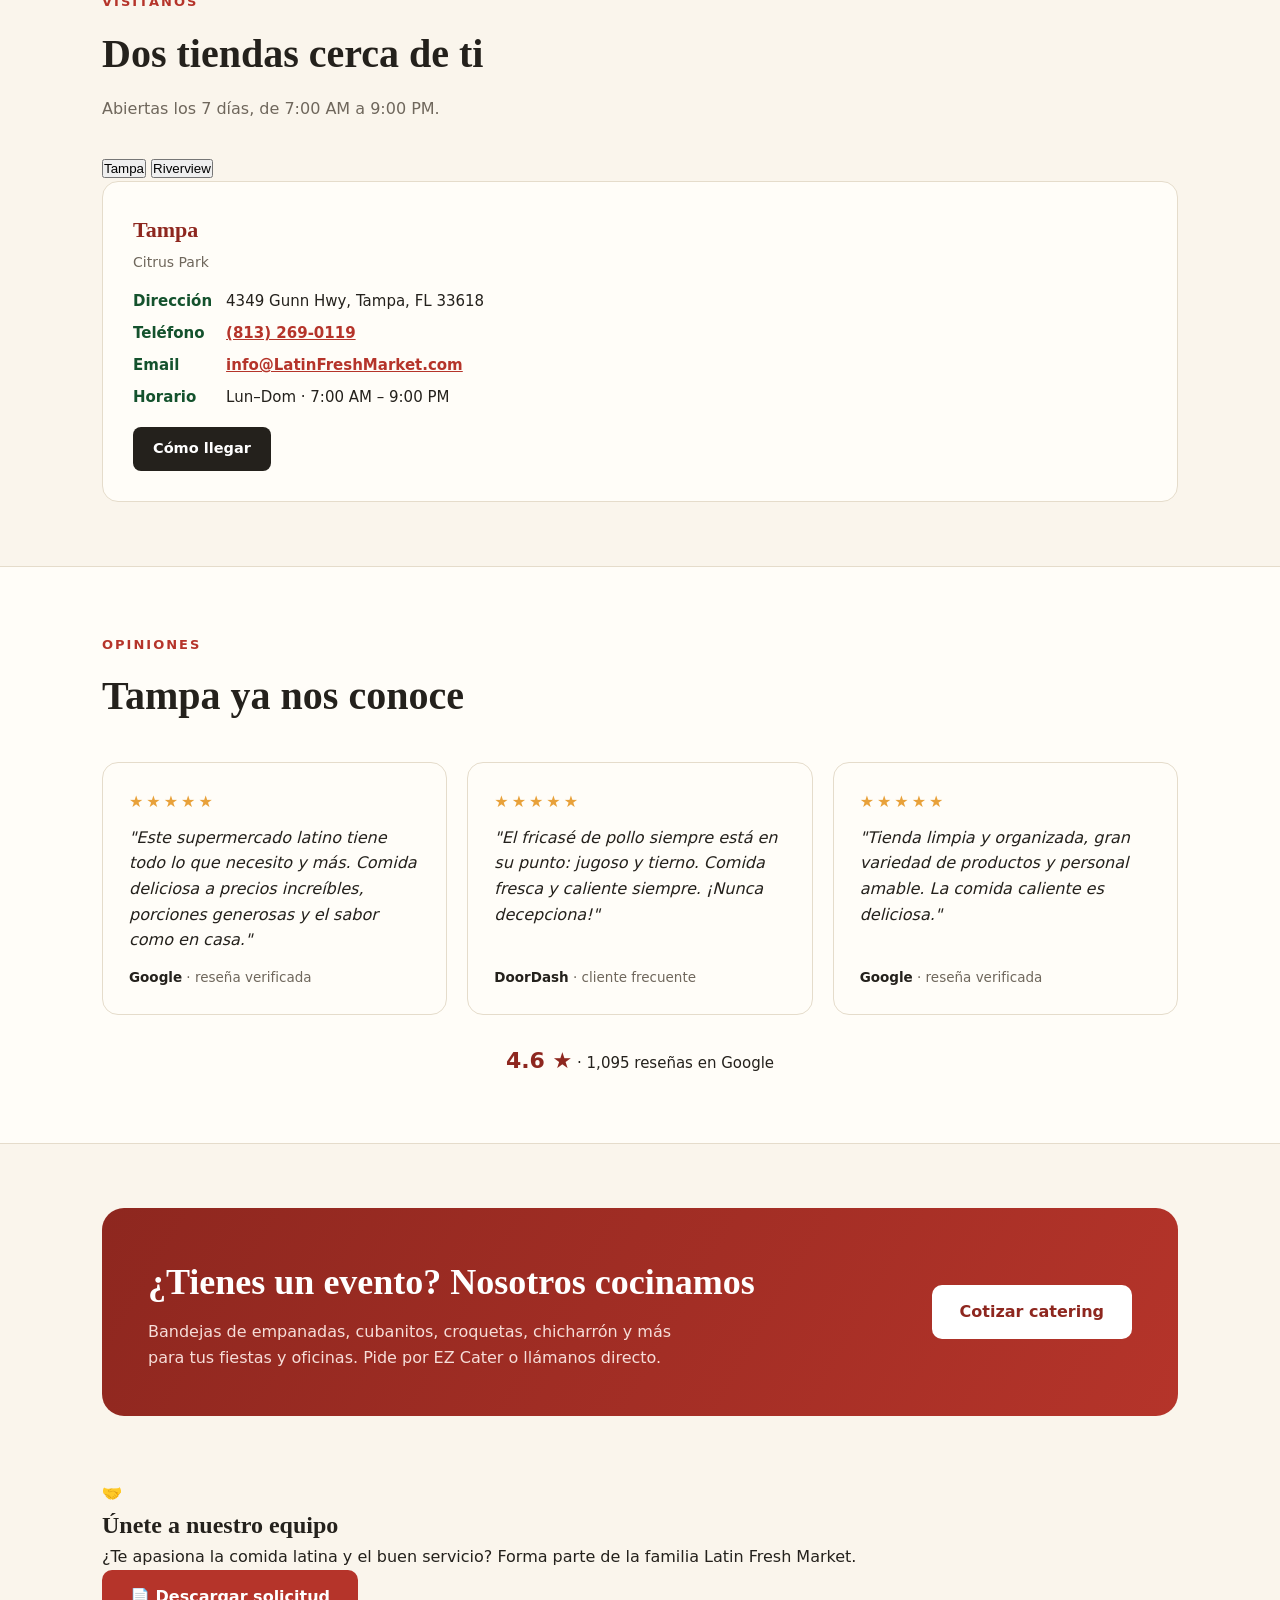
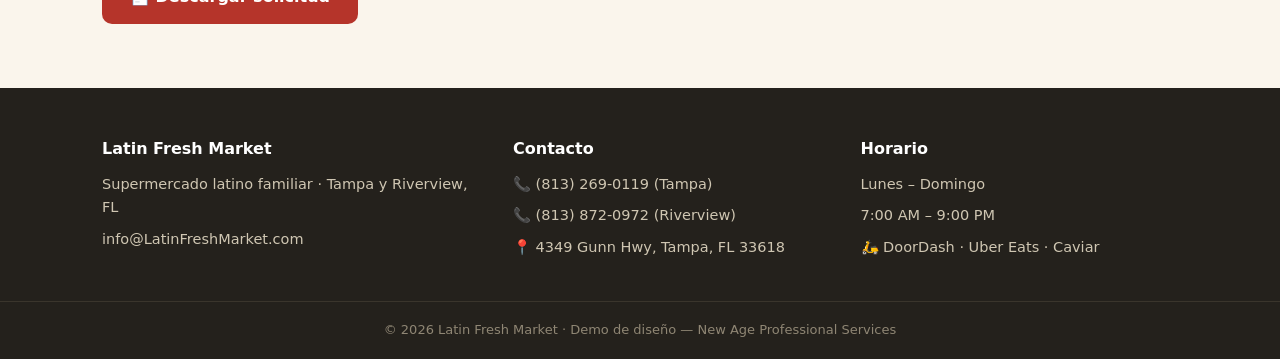
==== commit 1d2a088a: "Selector de 3 diseños: Clásico (v1), Editorial (v2), Combinación (v3) — mismo contenido" ====
--- a/index.html
+++ b/index.html
@@ -2,139 +2,15 @@
 <html lang="es">
 <head>
 <meta charset="utf-8">
-<meta name="viewport" content="width=device-width, initial-scale=1"> <meta name="description" content="Latin Fresh Market: supermercado latino en Tampa y Riverview, FL. Especiales semanales, carniceria, deli, panaderia y comida caliente."> <meta property="og:title" content="Latin Fresh Market — El sabor de tu tierra en Tampa"> <meta property="og:description" content="Especiales semanales, carniceria, deli y comida latina hecha en casa. Abierto los 7 dias."> <meta property="og:type" content="website"> <meta property="og:image" content="https://lmanzano86-ui.github.io/demo-latinfresh/imgs/hero-mercado.webp"> <meta name="theme-color" content="#1b5e20"> <link rel="manifest" href="manifest.json"> <script type="application/ld+json">{"@context":"https://schema.org","@graph":[{"@type":"GroceryStore","name":"Latin Fresh Market - Tampa","address":{"@type":"PostalAddress","streetAddress":"4349 Gunn Hwy","addressLocality":"Tampa","addressRegion":"FL","postalCode":"33618"},"telephone":"+1-813-269-0119","openingHours":"Mo-Su 07:00-21:00","priceRange":"$"},{"@type":"GroceryStore","name":"Latin Fresh Market - Riverview","address":{"@type":"PostalAddress","streetAddress":"11357 Big Bend Rd","addressLocality":"Riverview","addressRegion":"FL","postalCode":"33579"},"telephone":"+1-813-872-0972","openingHours":"Mo-Su 07:00-21:00","priceRange":"$"}]}</script>
+<meta name="viewport" content="width=device-width, initial-scale=1"> <meta name="description" content="Latin Fresh Market: supermercado latino en Tampa y Riverview, FL. Especiales semanales, carniceria, deli, panaderia y comida caliente."> <meta property="og:title" content="Latin Fresh Market — El sabor de tu tierra en Tampa"> <meta property="og:description" content="Especiales semanales, carniceria, deli y comida latina hecha en casa. Abierto los 7 dias."> <meta property="og:type" content="website"> <meta property="og:image" content="https://lmanzano86-ui.github.io/demo-latinfresh/imgs/hero-mercado.webp"> <meta name="theme-color" content="#1b5e20"> <link rel="manifest" href="manifest.json"> <script type="application/ld+json">{"@context":"https://schema.org","@graph":[{"@type":"GroceryStore","name":"Latin Fresh Market - Tampa","address":{"@type":"PostalAddress","streetAddress":"4349 Gunn Hwy","addressLocality":"Tampa","addressRegion":"FL","postalCode":"33618"},"telephone":"+1-813-269-0119","openingHours":"Mo-Su 07:00-21:00","priceRange":"$"},{"@type":"GroceryStore","name":"Latin Fresh Market - Riverview","address":{"@type":"PostalAddress","streetAddress":"11357 Big Bend Rd","addressLocality":"Riverview","addressRegion":"FL","postalCode":"33579"},"telephone":"+1-813-872-0972","openingHours":"Mo-Su 07:00-21:00","priceRange":"$"}]}function setTheme(n){
+  document.getElementById('theme-css').href='theme-v'+n+'.css';
+  for(var i=1;i<=3;i++)document.getElementById('th'+i).classList.toggle('on',i===n);
+  try{localStorage.setItem('lfm-theme','theme-v'+n+'.css');}catch(e){}
+}
+(function(){try{var t=localStorage.getItem('lfm-theme');if(t&&/^theme-v[13]\.css$/.test(t)){document.getElementById('theme-css').href=t;var n=parseInt(t.charAt(7),10);for(var i=1;i<=3;i++)document.getElementById('th'+i).classList.toggle('on',i===n);}}catch(e){}})();
+</script>
 <title>Latin Fresh Market — El sabor de tu tierra en Tampa</title>
-<style>
-:root{
-  --red:#b5342a; --red-d:#8e271f; --green:#1e6b3c; --green-d:#14522d;
-  --cream:#faf5ec; --paper:#fffdf8; --char:#24211c; --mut:#6f675c; --gold:#e8a13a; --line:#e5dccb;
-}
-*{margin:0;padding:0;box-sizing:border-box}
-body{font-family:"Segoe UI",system-ui,-apple-system,Arial,sans-serif;background:var(--cream);color:var(--char);line-height:1.6}
-h1,h2,h3,.serif{font-family:Georgia,"Times New Roman",serif}
-.wrap{max-width:1120px;margin:0 auto;padding:0 22px}
-/* utility bar */
-.util{background:var(--char);color:#e8e0d0;font-size:13px}
-.util .wrap{display:flex;justify-content:space-between;align-items:center;padding-top:8px;padding-bottom:8px;gap:10px;flex-wrap:wrap}
-.util a{color:#e8e0d0;text-decoration:none}
-.lang{display:flex;gap:6px}
-.lang button{background:transparent;border:1px solid #5a5347;color:#e8e0d0;padding:3px 12px;border-radius:20px;cursor:pointer;font-size:12.5px}
-.lang button.on{background:var(--gold);border-color:var(--gold);color:var(--char);font-weight:700}
-/* nav */
-nav{position:sticky;top:0;z-index:50;background:var(--paper);border-bottom:3px solid var(--red);box-shadow:0 2px 10px rgba(0,0,0,.06)}
-nav .wrap{display:flex;align-items:center;justify-content:space-between;padding-top:12px;padding-bottom:12px}
-.brand{font-family:Georgia,serif;font-weight:700;font-size:22px;color:var(--red-d);text-decoration:none}
-.brand small{display:block;font-family:inherit;font-size:11px;letter-spacing:3px;color:var(--green);font-weight:400}
-.links{display:flex;gap:22px}
-.links a{color:var(--char);text-decoration:none;font-weight:600;font-size:14.5px}
-.links a:hover{color:var(--red)}
-.cta{background:var(--red);color:#fff!important;padding:10px 20px;border-radius:8px;text-decoration:none;font-weight:700}
-.cta:hover{background:var(--red-d)}
-@media(max-width:760px){.links{display:none}}
-/* hero */
-.hero{background:var(--paper);border-bottom:1px solid var(--line)}
-.hero .wrap{display:grid;grid-template-columns:1.05fr .95fr;gap:44px;align-items:center;padding-top:56px;padding-bottom:56px}
-@media(max-width:860px){.hero .wrap{grid-template-columns:1fr}}
-.kicker{display:inline-block;background:var(--green);color:#fff;font-size:12.5px;font-weight:700;letter-spacing:1.5px;text-transform:uppercase;padding:7px 16px;border-radius:30px;margin-bottom:18px}
-.hero h1{font-size:clamp(34px,5vw,56px);line-height:1.12;margin-bottom:16px}
-.hero h1 em{color:var(--red-d);font-style:normal;border-bottom:5px solid var(--gold)}
-.hero p.lead{font-size:18px;color:var(--mut);margin-bottom:26px;max-width:46ch}
-.hero-btns{display:flex;gap:14px;flex-wrap:wrap}
-.btn{display:inline-block;padding:14px 28px;border-radius:10px;font-weight:700;text-decoration:none;font-size:16px}
-.btn.red{background:var(--red);color:#fff}
-.btn.red:hover{background:var(--red-d)}
-.btn.outline{border:2px solid var(--char);color:var(--char)}
-.btn.outline:hover{background:var(--char);color:#fff}
-.hero figure{position:relative}
-.hero img{width:100%;border-radius:18px;box-shadow:0 18px 44px rgba(36,33,28,.22);display:block}
-.badge-card{position:absolute;left:-18px;bottom:26px;background:var(--paper);border-radius:14px;padding:14px 18px;box-shadow:0 10px 26px rgba(0,0,0,.16);border-left:6px solid var(--gold)}
-.badge-card b{font-size:24px;color:var(--red-d)}
-.badge-card span{display:block;font-size:13px;color:var(--mut)}
-/* trust strip */
-.trust{background:var(--char);color:#f2ead9}
-.trust .wrap{display:grid;grid-template-columns:repeat(4,1fr);gap:10px;padding-top:20px;padding-bottom:20px;text-align:center}
-@media(max-width:700px){.trust .wrap{grid-template-columns:repeat(2,1fr)}}
-.trust b{display:block;font-size:21px;color:var(--gold)}
-.trust span{font-size:13px;color:#cfc6b2}
-/* sections */
-section.block{padding:64px 0}
-.sec-head{max-width:640px;margin-bottom:34px}
-.sec-head .tag{color:var(--red);font-weight:700;letter-spacing:2px;text-transform:uppercase;font-size:13px}
-.sec-head h2{font-size:clamp(28px,3.6vw,40px);margin:8px 0 10px}
-.sec-head p{color:var(--mut)}
-/* chalkboard menu */
-.board{background:#22201b;color:#f5efe2;border-radius:18px;padding:38px 34px;box-shadow:0 16px 40px rgba(0,0,0,.18);border:10px solid #4a3b28}
-.board h3{text-align:center;font-size:26px;letter-spacing:2px;color:var(--gold);margin-bottom:4px}
-.board .sub{text-align:center;color:#cbbfa5;font-size:14px;margin-bottom:26px}
-.menu-grid{display:grid;grid-template-columns:1fr 1fr;gap:6px 34px}
-@media(max-width:640px){.menu-grid{grid-template-columns:1fr}}
-.item{display:flex;justify-content:space-between;align-items:baseline;gap:12px;padding:11px 0;border-bottom:1px dashed #5a5347}
-.item .n{font-weight:600}
-.item .n small{display:block;font-weight:400;color:#cbbfa5;font-size:13px}
-.item .p{color:var(--gold);font-weight:700;white-space:nowrap}
-.menu-note{text-align:center;color:#cbbfa5;font-size:13px;margin-top:22px;font-style:italic}
-.deli-layout{display:grid;grid-template-columns:1fr 1fr;gap:40px;align-items:center;margin-top:44px}
-@media(max-width:860px){.deli-layout{grid-template-columns:1fr}}
-.deli-layout img{width:100%;border-radius:16px;box-shadow:0 14px 34px rgba(0,0,0,.16)}
-.check{list-style:none;margin-top:16px}
-.check li{padding:9px 0 9px 34px;position:relative}
-.check li::before{content:"✔";position:absolute;left:0;color:var(--green);font-weight:700}
-/* departments */
-.depts{display:grid;grid-template-columns:repeat(3,1fr);gap:20px}
-@media(max-width:860px){.depts{grid-template-columns:repeat(2,1fr)}}
-@media(max-width:560px){.depts{grid-template-columns:1fr}}
-.dept{background:var(--paper);border:1px solid var(--line);border-radius:16px;padding:26px 22px;transition:transform .15s}
-.dept:hover{transform:translateY(-4px);box-shadow:0 12px 28px rgba(0,0,0,.08)}
-.dept .ic{font-size:34px}
-.dept h3{margin:10px 0 6px;font-size:19px}
-.dept p{color:var(--mut);font-size:14.5px}
-.dept .tag2{display:inline-block;margin-top:10px;font-size:12px;font-weight:700;color:var(--green);background:#e7f2ea;padding:4px 12px;border-radius:20px}
-/* story */
-.story{background:var(--green-d);color:#f0ead9;border-radius:22px;padding:52px 46px;display:grid;grid-template-columns:1.2fr .8fr;gap:40px;align-items:center}
-@media(max-width:860px){.story{grid-template-columns:1fr;padding:38px 28px}}
-.story h2{font-size:clamp(28px,3.4vw,38px);margin-bottom:14px;color:#fff}
-.story h2 em{color:var(--gold);font-style:normal}
-.story p{margin-bottom:12px;color:#e3dccb}
-.story .fact{background:rgba(255,255,255,.08);border-radius:14px;padding:22px;text-align:center}
-.story .fact b{display:block;font-size:44px;color:var(--gold);font-family:Georgia,serif}
-.story .fact span{font-size:14px}
-/* locations */
-.locs{display:grid;grid-template-columns:1fr 1fr;gap:22px}
-@media(max-width:760px){.locs{grid-template-columns:1fr}}
-.loc{background:var(--paper);border:1px solid var(--line);border-radius:16px;padding:30px}
-.loc h3{font-size:22px;color:var(--red-d);margin-bottom:4px}
-.loc .city{color:var(--mut);font-size:14px;margin-bottom:16px}
-.loc dl{display:grid;grid-template-columns:auto 1fr;gap:8px 14px;font-size:15px}
-.loc dt{font-weight:700;color:var(--green-d)}
-.loc dd{margin:0}
-.loc a{color:var(--red);font-weight:600}
-.mapbtn{display:inline-block;margin-top:18px;background:var(--char);color:#fff!important;padding:10px 20px;border-radius:8px;text-decoration:none;font-size:14.5px}
-/* reviews */
-.revs{display:grid;grid-template-columns:repeat(3,1fr);gap:20px}
-@media(max-width:860px){.revs{grid-template-columns:1fr}}
-.rev{background:var(--paper);border:1px solid var(--line);border-radius:16px;padding:26px;display:flex;flex-direction:column}
-.rev .stars{color:var(--gold);letter-spacing:3px;margin-bottom:10px}
-.rev p{font-style:italic;color:var(--char);flex:1}
-.rev .who{margin-top:14px;font-size:13.5px;color:var(--mut)}
-.rev .who b{color:var(--char)}
-.g-badge{text-align:center;margin-top:28px;font-size:15px}
-.g-badge b{color:var(--red-d);font-size:22px}
-/* catering */
-.cater{background:linear-gradient(120deg,var(--red-d),var(--red));color:#fff;border-radius:22px;padding:46px;display:flex;justify-content:space-between;align-items:center;gap:30px;flex-wrap:wrap}
-.cater h2{font-size:clamp(26px,3.2vw,36px);margin-bottom:8px}
-.cater p{color:#f6ddd8;max-width:52ch}
-.cater .btn{background:#fff;color:var(--red-d)!important}
-/* footer */
-footer{background:var(--char);color:#cfc6b2;margin-top:0}
-footer .wrap{display:grid;grid-template-columns:1.2fr 1fr 1fr;gap:30px;padding-top:48px;padding-bottom:34px}
-@media(max-width:760px){footer .wrap{grid-template-columns:1fr}}
-footer h4{color:#fff;margin-bottom:12px;font-size:16px}
-footer a{color:#cfc6b2;text-decoration:none}
-footer a:hover{color:var(--gold)}
-footer p,footer li{font-size:14.5px;list-style:none;margin-bottom:8px}
-.copy{border-top:1px solid #3a352c;text-align:center;padding:18px;font-size:13px;color:#8f8674}
-.wa{position:fixed;right:20px;bottom:20px;background:#25d366;color:#fff;width:58px;height:58px;border-radius:50%;display:flex;align-items:center;justify-content:center;font-size:30px;text-decoration:none;box-shadow:0 8px 22px rgba(0,0,0,.28);z-index:60}
-.circ-banner{background:#fff8e1;border:2px dashed #e8a13a;border-radius:14px;padding:12px 16px;margin:0 0 16px;font-weight:700;color:#5d4037;text-align:center} .circ-chips{display:flex;gap:8px;overflow-x:auto;padding:2px 2px 14px;margin-bottom:6px} .circ-chip{flex:0 0 auto;border:2px solid var(--line);background:var(--paper);color:var(--char);font-weight:700;font-size:13px;border-radius:20px;padding:8px 16px;cursor:pointer} .circ-chip.on{background:var(--green);border-color:var(--green);color:#fff} .circ-grid{display:grid;grid-template-columns:repeat(auto-fill,minmax(220px,1fr));gap:18px} .circ-card{background:var(--paper);border:1px solid var(--line);border-radius:16px;overflow:hidden;position:relative} .circ-card img{width:100%;height:150px;object-fit:cover;display:block} .circ-card .cbadge{position:absolute;top:12px;left:12px;background:var(--red);color:#fff;font-size:11px;font-weight:800;letter-spacing:1px;border-radius:20px;padding:5px 12px} .circ-card .cbody{padding:16px 18px 20px} .circ-card h3{font-size:17px;margin-bottom:6px} .circ-card .cprice{font-size:22px;font-weight:800;color:var(--green)} .circ-card .cprice s{font-size:14px;color:#aaa;font-weight:400;margin-right:8px} .circ-card .cprice small{font-size:12px;color:var(--mut);font-weight:400} .open-dot{font-weight:800;font-size:13px;margin-left:10px} .open-dot.open{color:#1b5e20} .open-dot.closed{color:#b71c1c} </style>
+<link id="theme-css" rel="stylesheet" href="theme-v2.css">
 
 /* store tabs */
 .loc-tabs{display:flex;gap:10px;margin-bottom:24px}
@@ -152,6 +28,13 @@
 .join p{color:var(--mut);margin-bottom:24px}
 </style>
 </head>
+<style>
+.theme-sw{position:fixed;left:14px;bottom:14px;z-index:200;background:#24211c;color:#fff;border-radius:30px;padding:6px 8px;display:flex;gap:4px;align-items:center;box-shadow:0 8px 22px rgba(0,0,0,.35);font-family:system-ui,Arial,sans-serif}
+.theme-sw span{font-size:11px;padding:0 6px 0 8px;color:#cfc6b2;font-weight:700}
+.theme-sw button{border:none;background:transparent;color:#fff;min-width:34px;height:34px;border-radius:50%;font-weight:800;cursor:pointer;font-size:13px;padding:0 8px}
+.theme-sw button.on{background:#e8a13a;color:#24211c}
+</style>
+<div class="theme-sw" role="group" aria-label="Cambiar diseño"><span>Diseño</span><button onclick="setTheme(1)" id="th1">1</button><button onclick="setTheme(2)" id="th2" class="on">2</button><button onclick="setTheme(3)" id="th3">3</button></div>
 <body>
 
 <div class="util">
--- a/theme-v2.css
+++ b/theme-v2.css
@@ -0,0 +1,131 @@
+
+:root{
+  --red:#b5342a; --red-d:#8e271f; --green:#1e6b3c; --green-d:#14522d;
+  --cream:#faf5ec; --paper:#fffdf8; --char:#24211c; --mut:#6f675c; --gold:#e8a13a; --line:#e5dccb;
+}
+*{margin:0;padding:0;box-sizing:border-box}
+body{font-family:"Segoe UI",system-ui,-apple-system,Arial,sans-serif;background:var(--cream);color:var(--char);line-height:1.6}
+h1,h2,h3,.serif{font-family:Georgia,"Times New Roman",serif}
+.wrap{max-width:1120px;margin:0 auto;padding:0 22px}
+/* utility bar */
+.util{background:var(--char);color:#e8e0d0;font-size:13px}
+.util .wrap{display:flex;justify-content:space-between;align-items:center;padding-top:8px;padding-bottom:8px;gap:10px;flex-wrap:wrap}
+.util a{color:#e8e0d0;text-decoration:none}
+.lang{display:flex;gap:6px}
+.lang button{background:transparent;border:1px solid #5a5347;color:#e8e0d0;padding:3px 12px;border-radius:20px;cursor:pointer;font-size:12.5px}
+.lang button.on{background:var(--gold);border-color:var(--gold);color:var(--char);font-weight:700}
+/* nav */
+nav{position:sticky;top:0;z-index:50;background:var(--paper);border-bottom:3px solid var(--red);box-shadow:0 2px 10px rgba(0,0,0,.06)}
+nav .wrap{display:flex;align-items:center;justify-content:space-between;padding-top:12px;padding-bottom:12px}
+.brand{font-family:Georgia,serif;font-weight:700;font-size:22px;color:var(--red-d);text-decoration:none}
+.brand small{display:block;font-family:inherit;font-size:11px;letter-spacing:3px;color:var(--green);font-weight:400}
+.links{display:flex;gap:22px}
+.links a{color:var(--char);text-decoration:none;font-weight:600;font-size:14.5px}
+.links a:hover{color:var(--red)}
+.cta{background:var(--red);color:#fff!important;padding:10px 20px;border-radius:8px;text-decoration:none;font-weight:700}
+.cta:hover{background:var(--red-d)}
+@media(max-width:760px){.links{display:none}}
+/* hero */
+.hero{background:var(--paper);border-bottom:1px solid var(--line)}
+.hero .wrap{display:grid;grid-template-columns:1.05fr .95fr;gap:44px;align-items:center;padding-top:56px;padding-bottom:56px}
+@media(max-width:860px){.hero .wrap{grid-template-columns:1fr}}
+.kicker{display:inline-block;background:var(--green);color:#fff;font-size:12.5px;font-weight:700;letter-spacing:1.5px;text-transform:uppercase;padding:7px 16px;border-radius:30px;margin-bottom:18px}
+.hero h1{font-size:clamp(34px,5vw,56px);line-height:1.12;margin-bottom:16px}
+.hero h1 em{color:var(--red-d);font-style:normal;border-bottom:5px solid var(--gold)}
+.hero p.lead{font-size:18px;color:var(--mut);margin-bottom:26px;max-width:46ch}
+.hero-btns{display:flex;gap:14px;flex-wrap:wrap}
+.btn{display:inline-block;padding:14px 28px;border-radius:10px;font-weight:700;text-decoration:none;font-size:16px}
+.btn.red{background:var(--red);color:#fff}
+.btn.red:hover{background:var(--red-d)}
+.btn.outline{border:2px solid var(--char);color:var(--char)}
+.btn.outline:hover{background:var(--char);color:#fff}
+.hero figure{position:relative}
+.hero img{width:100%;border-radius:18px;box-shadow:0 18px 44px rgba(36,33,28,.22);display:block}
+.badge-card{position:absolute;left:-18px;bottom:26px;background:var(--paper);border-radius:14px;padding:14px 18px;box-shadow:0 10px 26px rgba(0,0,0,.16);border-left:6px solid var(--gold)}
+.badge-card b{font-size:24px;color:var(--red-d)}
+.badge-card span{display:block;font-size:13px;color:var(--mut)}
+/* trust strip */
+.trust{background:var(--char);color:#f2ead9}
+.trust .wrap{display:grid;grid-template-columns:repeat(4,1fr);gap:10px;padding-top:20px;padding-bottom:20px;text-align:center}
+@media(max-width:700px){.trust .wrap{grid-template-columns:repeat(2,1fr)}}
+.trust b{display:block;font-size:21px;color:var(--gold)}
+.trust span{font-size:13px;color:#cfc6b2}
+/* sections */
+section.block{padding:64px 0}
+.sec-head{max-width:640px;margin-bottom:34px}
+.sec-head .tag{color:var(--red);font-weight:700;letter-spacing:2px;text-transform:uppercase;font-size:13px}
+.sec-head h2{font-size:clamp(28px,3.6vw,40px);margin:8px 0 10px}
+.sec-head p{color:var(--mut)}
+/* chalkboard menu */
+.board{background:#22201b;color:#f5efe2;border-radius:18px;padding:38px 34px;box-shadow:0 16px 40px rgba(0,0,0,.18);border:10px solid #4a3b28}
+.board h3{text-align:center;font-size:26px;letter-spacing:2px;color:var(--gold);margin-bottom:4px}
+.board .sub{text-align:center;color:#cbbfa5;font-size:14px;margin-bottom:26px}
+.menu-grid{display:grid;grid-template-columns:1fr 1fr;gap:6px 34px}
+@media(max-width:640px){.menu-grid{grid-template-columns:1fr}}
+.item{display:flex;justify-content:space-between;align-items:baseline;gap:12px;padding:11px 0;border-bottom:1px dashed #5a5347}
+.item .n{font-weight:600}
+.item .n small{display:block;font-weight:400;color:#cbbfa5;font-size:13px}
+.item .p{color:var(--gold);font-weight:700;white-space:nowrap}
+.menu-note{text-align:center;color:#cbbfa5;font-size:13px;margin-top:22px;font-style:italic}
+.deli-layout{display:grid;grid-template-columns:1fr 1fr;gap:40px;align-items:center;margin-top:44px}
+@media(max-width:860px){.deli-layout{grid-template-columns:1fr}}
+.deli-layout img{width:100%;border-radius:16px;box-shadow:0 14px 34px rgba(0,0,0,.16)}
+.check{list-style:none;margin-top:16px}
+.check li{padding:9px 0 9px 34px;position:relative}
+.check li::before{content:"✔";position:absolute;left:0;color:var(--green);font-weight:700}
+/* departments */
+.depts{display:grid;grid-template-columns:repeat(3,1fr);gap:20px}
+@media(max-width:860px){.depts{grid-template-columns:repeat(2,1fr)}}
+@media(max-width:560px){.depts{grid-template-columns:1fr}}
+.dept{background:var(--paper);border:1px solid var(--line);border-radius:16px;padding:26px 22px;transition:transform .15s}
+.dept:hover{transform:translateY(-4px);box-shadow:0 12px 28px rgba(0,0,0,.08)}
+.dept .ic{font-size:34px}
+.dept h3{margin:10px 0 6px;font-size:19px}
+.dept p{color:var(--mut);font-size:14.5px}
+.dept .tag2{display:inline-block;margin-top:10px;font-size:12px;font-weight:700;color:var(--green);background:#e7f2ea;padding:4px 12px;border-radius:20px}
+/* story */
+.story{background:var(--green-d);color:#f0ead9;border-radius:22px;padding:52px 46px;display:grid;grid-template-columns:1.2fr .8fr;gap:40px;align-items:center}
+@media(max-width:860px){.story{grid-template-columns:1fr;padding:38px 28px}}
+.story h2{font-size:clamp(28px,3.4vw,38px);margin-bottom:14px;color:#fff}
+.story h2 em{color:var(--gold);font-style:normal}
+.story p{margin-bottom:12px;color:#e3dccb}
+.story .fact{background:rgba(255,255,255,.08);border-radius:14px;padding:22px;text-align:center}
+.story .fact b{display:block;font-size:44px;color:var(--gold);font-family:Georgia,serif}
+.story .fact span{font-size:14px}
+/* locations */
+.locs{display:grid;grid-template-columns:1fr 1fr;gap:22px}
+@media(max-width:760px){.locs{grid-template-columns:1fr}}
+.loc{background:var(--paper);border:1px solid var(--line);border-radius:16px;padding:30px}
+.loc h3{font-size:22px;color:var(--red-d);margin-bottom:4px}
+.loc .city{color:var(--mut);font-size:14px;margin-bottom:16px}
+.loc dl{display:grid;grid-template-columns:auto 1fr;gap:8px 14px;font-size:15px}
+.loc dt{font-weight:700;color:var(--green-d)}
+.loc dd{margin:0}
+.loc a{color:var(--red);font-weight:600}
+.mapbtn{display:inline-block;margin-top:18px;background:var(--char);color:#fff!important;padding:10px 20px;border-radius:8px;text-decoration:none;font-size:14.5px}
+/* reviews */
+.revs{display:grid;grid-template-columns:repeat(3,1fr);gap:20px}
+@media(max-width:860px){.revs{grid-template-columns:1fr}}
+.rev{background:var(--paper);border:1px solid var(--line);border-radius:16px;padding:26px;display:flex;flex-direction:column}
+.rev .stars{color:var(--gold);letter-spacing:3px;margin-bottom:10px}
+.rev p{font-style:italic;color:var(--char);flex:1}
+.rev .who{margin-top:14px;font-size:13.5px;color:var(--mut)}
+.rev .who b{color:var(--char)}
+.g-badge{text-align:center;margin-top:28px;font-size:15px}
+.g-badge b{color:var(--red-d);font-size:22px}
+/* catering */
+.cater{background:linear-gradient(120deg,var(--red-d),var(--red));color:#fff;border-radius:22px;padding:46px;display:flex;justify-content:space-between;align-items:center;gap:30px;flex-wrap:wrap}
+.cater h2{font-size:clamp(26px,3.2vw,36px);margin-bottom:8px}
+.cater p{color:#f6ddd8;max-width:52ch}
+.cater .btn{background:#fff;color:var(--red-d)!important}
+/* footer */
+footer{background:var(--char);color:#cfc6b2;margin-top:0}
+footer .wrap{display:grid;grid-template-columns:1.2fr 1fr 1fr;gap:30px;padding-top:48px;padding-bottom:34px}
+@media(max-width:760px){footer .wrap{grid-template-columns:1fr}}
+footer h4{color:#fff;margin-bottom:12px;font-size:16px}
+footer a{color:#cfc6b2;text-decoration:none}
+footer a:hover{color:var(--gold)}
+footer p,footer li{font-size:14.5px;list-style:none;margin-bottom:8px}
+.copy{border-top:1px solid #3a352c;text-align:center;padding:18px;font-size:13px;color:#8f8674}
+.wa{position:fixed;right:20px;bottom:20px;background:#25d366;color:#fff;width:58px;height:58px;border-radius:50%;display:flex;align-items:center;justify-content:center;font-size:30px;text-decoration:none;box-shadow:0 8px 22px rgba(0,0,0,.28);z-index:60}
+.circ-banner{background:#fff8e1;border:2px dashed #e8a13a;border-radius:14px;padding:12px 16px;margin:0 0 16px;font-weight:700;color:#5d4037;text-align:center} .circ-chips{display:flex;gap:8px;overflow-x:auto;padding:2px 2px 14px;margin-bottom:6px} .circ-chip{flex:0 0 auto;border:2px solid var(--line);background:var(--paper);color:var(--char);font-weight:700;font-size:13px;border-radius:20px;padding:8px 16px;cursor:pointer} .circ-chip.on{background:var(--green);border-color:var(--green);color:#fff} .circ-grid{display:grid;grid-template-columns:repeat(auto-fill,minmax(220px,1fr));gap:18px} .circ-card{background:var(--paper);border:1px solid var(--line);border-radius:16px;overflow:hidden;position:relative} .circ-card img{width:100%;height:150px;object-fit:cover;display:block} .circ-card .cbadge{position:absolute;top:12px;left:12px;background:var(--red);color:#fff;font-size:11px;font-weight:800;letter-spacing:1px;border-radius:20px;padding:5px 12px} .circ-card .cbody{padding:16px 18px 20px} .circ-card h3{font-size:17px;margin-bottom:6px} .circ-card .cprice{font-size:22px;font-weight:800;color:var(--green)} .circ-card .cprice s{font-size:14px;color:#aaa;font-weight:400;margin-right:8px} .circ-card .cprice small{font-size:12px;color:var(--mut);font-weight:400} .open-dot{font-weight:800;font-size:13px;margin-left:10px} .open-dot.open{color:#1b5e20} .open-dot.closed{color:#b71c1c} 
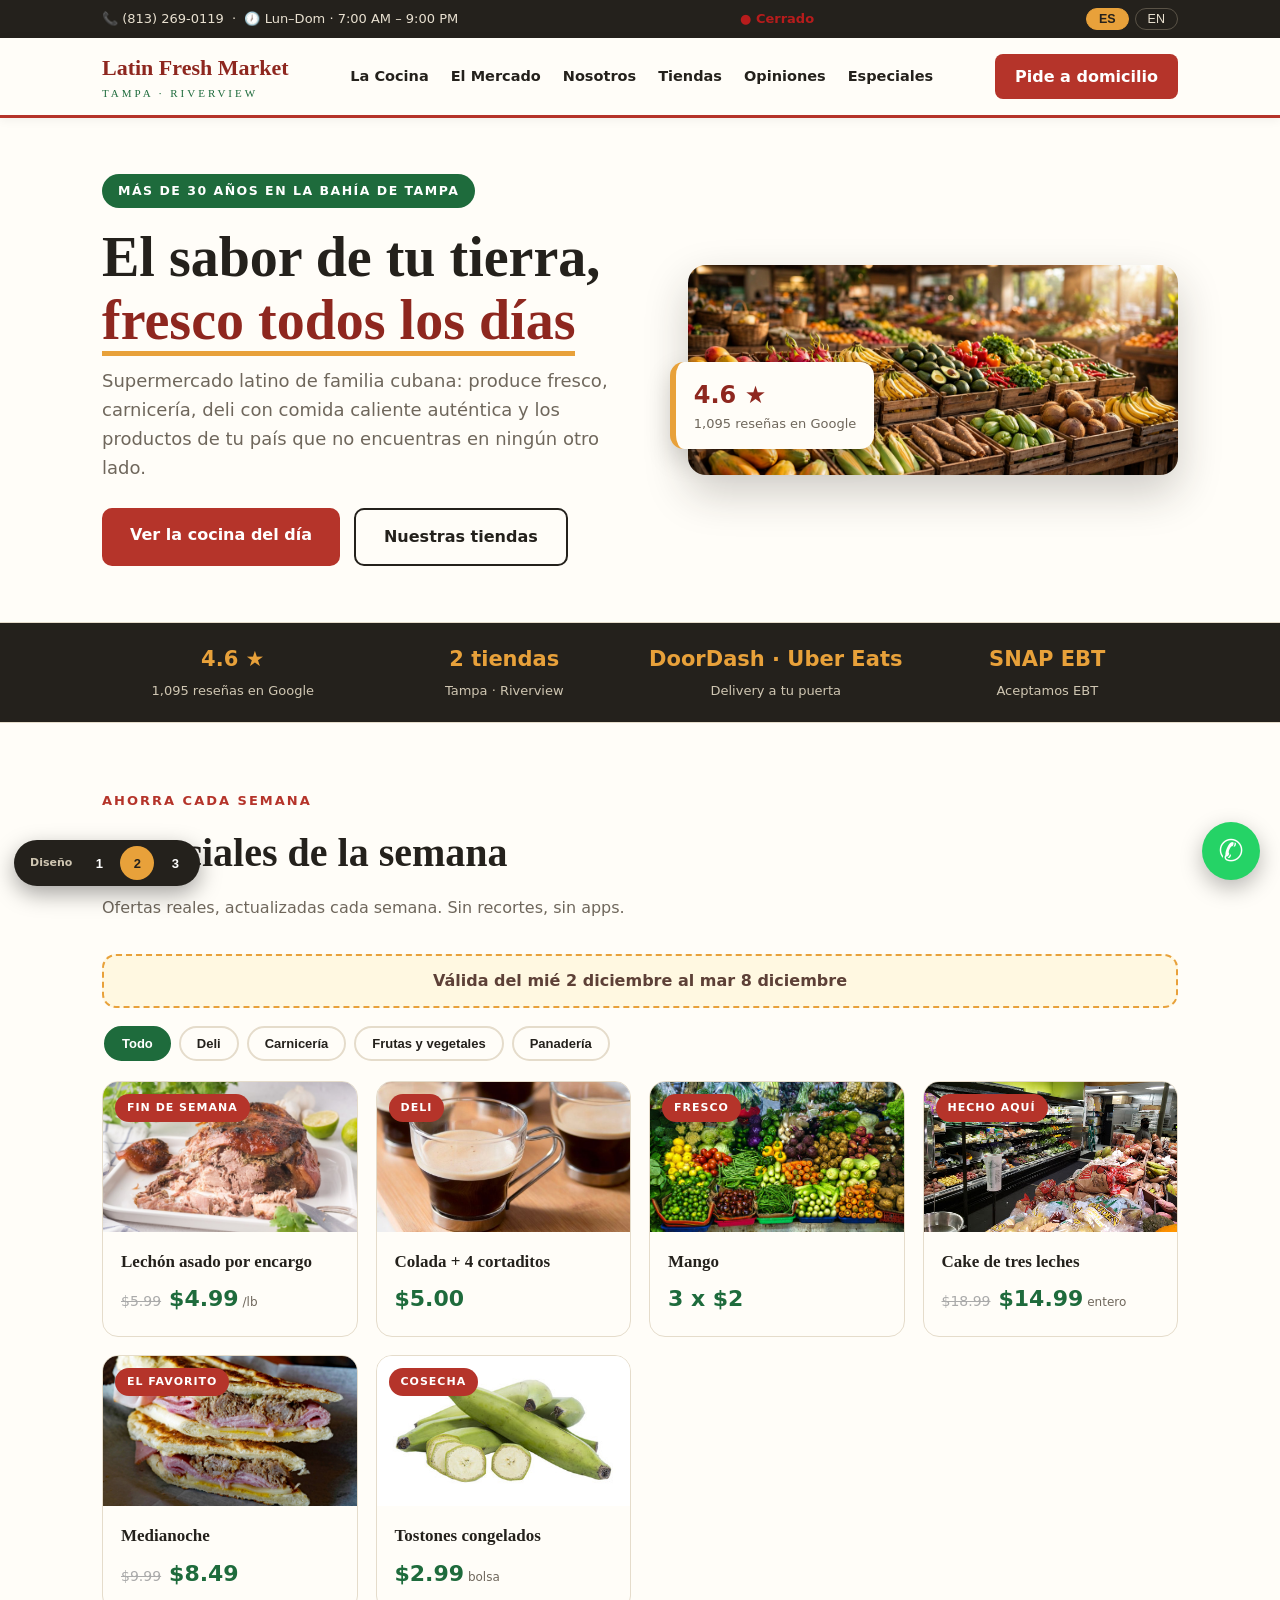
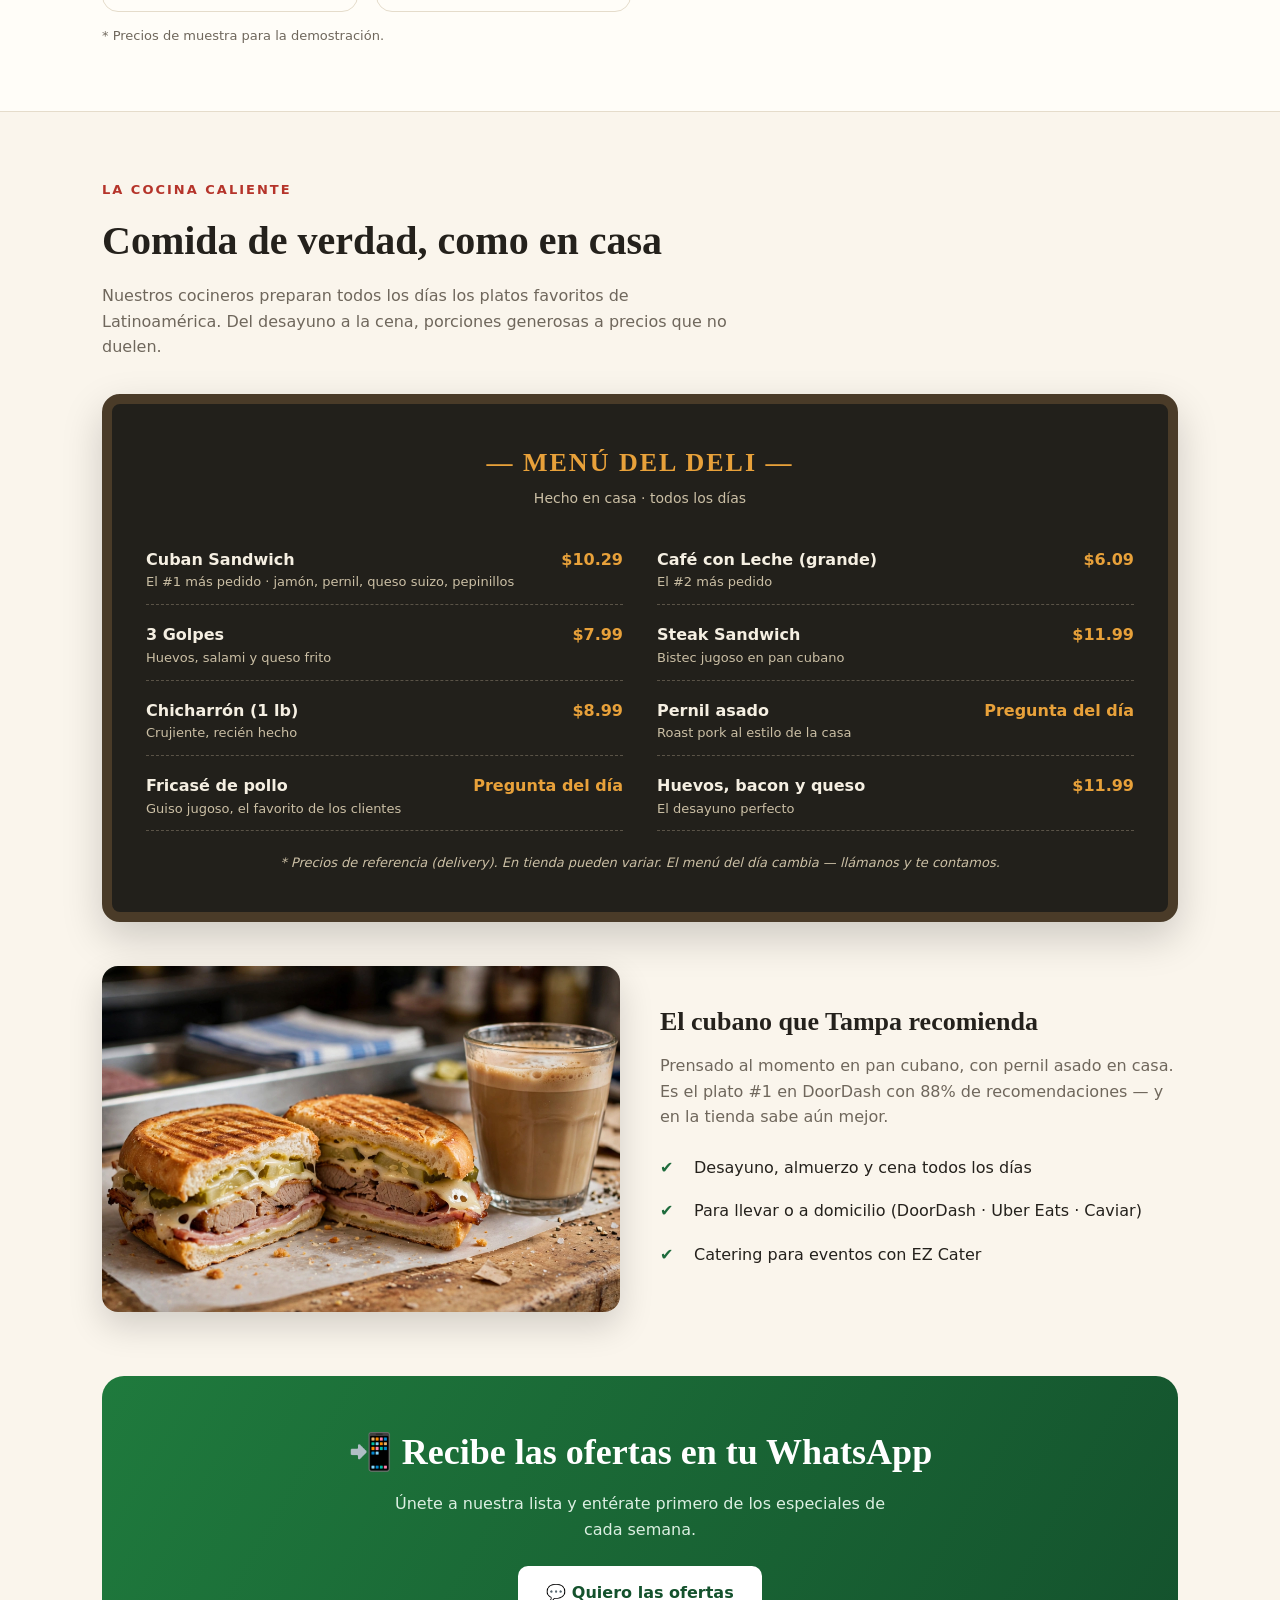
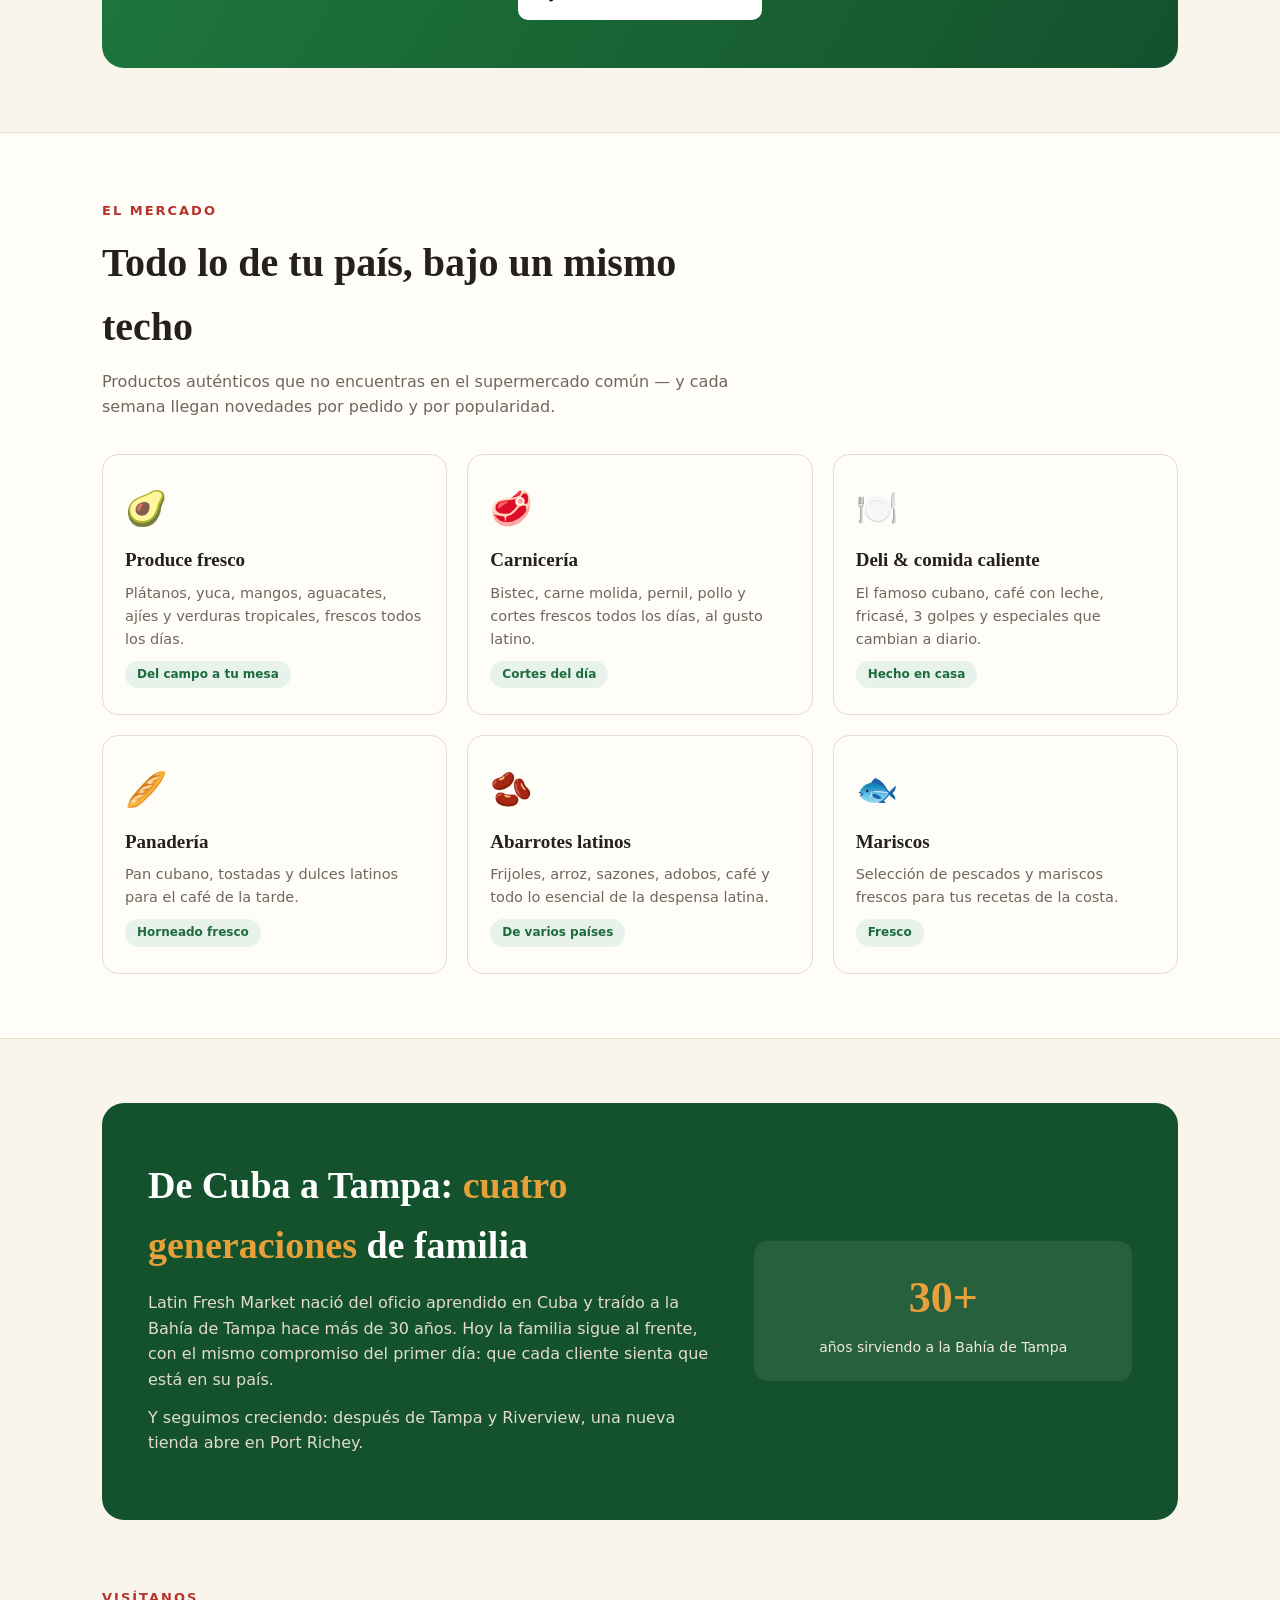
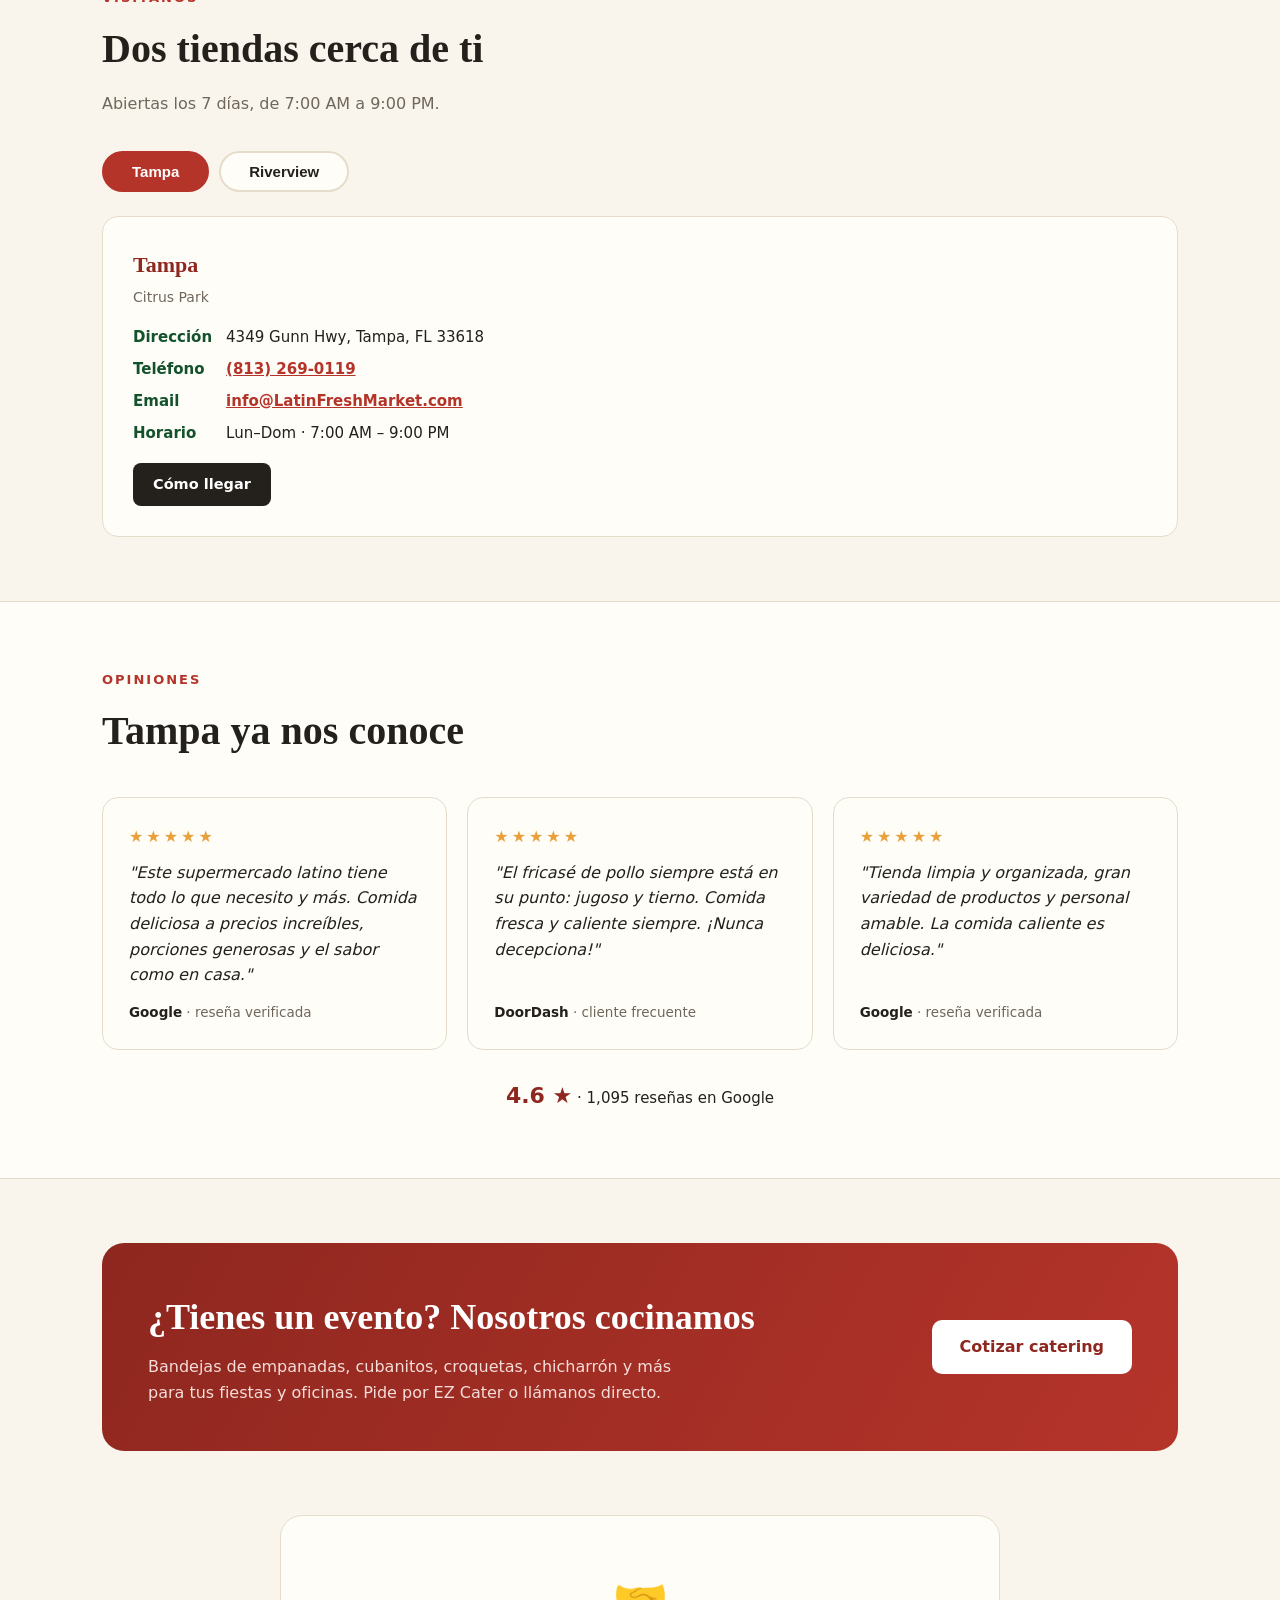
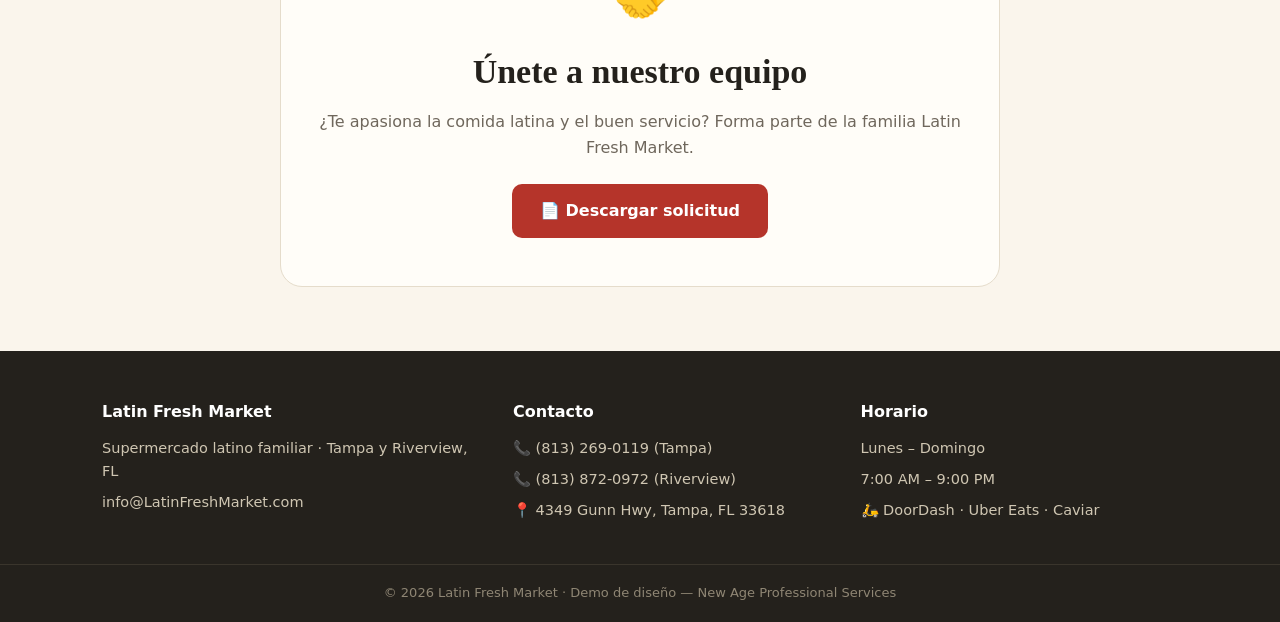
==== commit c144eba2: "Fix: setTheme en <script> propio + CSS suelto movido a theme-v2.css" ====
--- a/index.html
+++ b/index.html
@@ -2,7 +2,9 @@
 <html lang="es">
 <head>
 <meta charset="utf-8">
-<meta name="viewport" content="width=device-width, initial-scale=1"> <meta name="description" content="Latin Fresh Market: supermercado latino en Tampa y Riverview, FL. Especiales semanales, carniceria, deli, panaderia y comida caliente."> <meta property="og:title" content="Latin Fresh Market — El sabor de tu tierra en Tampa"> <meta property="og:description" content="Especiales semanales, carniceria, deli y comida latina hecha en casa. Abierto los 7 dias."> <meta property="og:type" content="website"> <meta property="og:image" content="https://lmanzano86-ui.github.io/demo-latinfresh/imgs/hero-mercado.webp"> <meta name="theme-color" content="#1b5e20"> <link rel="manifest" href="manifest.json"> <script type="application/ld+json">{"@context":"https://schema.org","@graph":[{"@type":"GroceryStore","name":"Latin Fresh Market - Tampa","address":{"@type":"PostalAddress","streetAddress":"4349 Gunn Hwy","addressLocality":"Tampa","addressRegion":"FL","postalCode":"33618"},"telephone":"+1-813-269-0119","openingHours":"Mo-Su 07:00-21:00","priceRange":"$"},{"@type":"GroceryStore","name":"Latin Fresh Market - Riverview","address":{"@type":"PostalAddress","streetAddress":"11357 Big Bend Rd","addressLocality":"Riverview","addressRegion":"FL","postalCode":"33579"},"telephone":"+1-813-872-0972","openingHours":"Mo-Su 07:00-21:00","priceRange":"$"}]}function setTheme(n){
+<meta name="viewport" content="width=device-width, initial-scale=1"> <meta name="description" content="Latin Fresh Market: supermercado latino en Tampa y Riverview, FL. Especiales semanales, carniceria, deli, panaderia y comida caliente."> <meta property="og:title" content="Latin Fresh Market — El sabor de tu tierra en Tampa"> <meta property="og:description" content="Especiales semanales, carniceria, deli y comida latina hecha en casa. Abierto los 7 dias."> <meta property="og:type" content="website"> <meta property="og:image" content="https://lmanzano86-ui.github.io/demo-latinfresh/imgs/hero-mercado.webp"> <meta name="theme-color" content="#1b5e20"> <link rel="manifest" href="manifest.json"> <script type="application/ld+json">{"@context":"https://schema.org","@graph":[{"@type":"GroceryStore","name":"Latin Fresh Market - Tampa","address":{"@type":"PostalAddress","streetAddress":"4349 Gunn Hwy","addressLocality":"Tampa","addressRegion":"FL","postalCode":"33618"},"telephone":"+1-813-269-0119","openingHours":"Mo-Su 07:00-21:00","priceRange":"$"},{"@type":"GroceryStore","name":"Latin Fresh Market - Riverview","address":{"@type":"PostalAddress","streetAddress":"11357 Big Bend Rd","addressLocality":"Riverview","addressRegion":"FL","postalCode":"33579"},"telephone":"+1-813-872-0972","openingHours":"Mo-Su 07:00-21:00","priceRange":"$"}]}</script>
+<script>
+function setTheme(n){
   document.getElementById('theme-css').href='theme-v'+n+'.css';
   for(var i=1;i<=3;i++)document.getElementById('th'+i).classList.toggle('on',i===n);
   try{localStorage.setItem('lfm-theme','theme-v'+n+'.css');}catch(e){}
@@ -12,21 +14,6 @@
 <title>Latin Fresh Market — El sabor de tu tierra en Tampa</title>
 <link id="theme-css" rel="stylesheet" href="theme-v2.css">
 
-/* store tabs */
-.loc-tabs{display:flex;gap:10px;margin-bottom:24px}
-.loc-tabs button{background:var(--paper);border:2px solid var(--line);color:var(--char);padding:10px 28px;border-radius:30px;font-weight:700;font-size:15px;cursor:pointer}
-.loc-tabs button.on{background:var(--red);border-color:var(--red);color:#fff}
-/* whatsapp band */
-.wa-band{background:linear-gradient(120deg,#1f7a3d,var(--green-d));color:#fff;border-radius:22px;padding:48px 34px;text-align:center}
-.wa-band h2{font-size:clamp(26px,3.2vw,36px);margin-bottom:10px}
-.wa-band p{color:#dcefe2;max-width:52ch;margin:0 auto 24px}
-.wa-band .btn{background:#fff;color:var(--green-d)!important}
-/* join team */
-.join{background:var(--paper);border:1px solid var(--line);border-radius:22px;padding:48px 34px;text-align:center;max-width:720px;margin:0 auto}
-.join .em{font-size:44px}
-.join h2{font-size:clamp(26px,3.2vw,34px);margin:10px 0}
-.join p{color:var(--mut);margin-bottom:24px}
-</style>
 </head>
 <style>
 .theme-sw{position:fixed;left:14px;bottom:14px;z-index:200;background:#24211c;color:#fff;border-radius:30px;padding:6px 8px;display:flex;gap:4px;align-items:center;box-shadow:0 8px 22px rgba(0,0,0,.35);font-family:system-ui,Arial,sans-serif}
--- a/theme-v2.css
+++ b/theme-v2.css
@@ -128,4 +128,19 @@
 footer p,footer li{font-size:14.5px;list-style:none;margin-bottom:8px}
 .copy{border-top:1px solid #3a352c;text-align:center;padding:18px;font-size:13px;color:#8f8674}
 .wa{position:fixed;right:20px;bottom:20px;background:#25d366;color:#fff;width:58px;height:58px;border-radius:50%;display:flex;align-items:center;justify-content:center;font-size:30px;text-decoration:none;box-shadow:0 8px 22px rgba(0,0,0,.28);z-index:60}
-.circ-banner{background:#fff8e1;border:2px dashed #e8a13a;border-radius:14px;padding:12px 16px;margin:0 0 16px;font-weight:700;color:#5d4037;text-align:center} .circ-chips{display:flex;gap:8px;overflow-x:auto;padding:2px 2px 14px;margin-bottom:6px} .circ-chip{flex:0 0 auto;border:2px solid var(--line);background:var(--paper);color:var(--char);font-weight:700;font-size:13px;border-radius:20px;padding:8px 16px;cursor:pointer} .circ-chip.on{background:var(--green);border-color:var(--green);color:#fff} .circ-grid{display:grid;grid-template-columns:repeat(auto-fill,minmax(220px,1fr));gap:18px} .circ-card{background:var(--paper);border:1px solid var(--line);border-radius:16px;overflow:hidden;position:relative} .circ-card img{width:100%;height:150px;object-fit:cover;display:block} .circ-card .cbadge{position:absolute;top:12px;left:12px;background:var(--red);color:#fff;font-size:11px;font-weight:800;letter-spacing:1px;border-radius:20px;padding:5px 12px} .circ-card .cbody{padding:16px 18px 20px} .circ-card h3{font-size:17px;margin-bottom:6px} .circ-card .cprice{font-size:22px;font-weight:800;color:var(--green)} .circ-card .cprice s{font-size:14px;color:#aaa;font-weight:400;margin-right:8px} .circ-card .cprice small{font-size:12px;color:var(--mut);font-weight:400} .open-dot{font-weight:800;font-size:13px;margin-left:10px} .open-dot.open{color:#1b5e20} .open-dot.closed{color:#b71c1c} +.circ-banner{background:#fff8e1;border:2px dashed #e8a13a;border-radius:14px;padding:12px 16px;margin:0 0 16px;font-weight:700;color:#5d4037;text-align:center} .circ-chips{display:flex;gap:8px;overflow-x:auto;padding:2px 2px 14px;margin-bottom:6px} .circ-chip{flex:0 0 auto;border:2px solid var(--line);background:var(--paper);color:var(--char);font-weight:700;font-size:13px;border-radius:20px;padding:8px 16px;cursor:pointer} .circ-chip.on{background:var(--green);border-color:var(--green);color:#fff} .circ-grid{display:grid;grid-template-columns:repeat(auto-fill,minmax(220px,1fr));gap:18px} .circ-card{background:var(--paper);border:1px solid var(--line);border-radius:16px;overflow:hidden;position:relative} .circ-card img{width:100%;height:150px;object-fit:cover;display:block} .circ-card .cbadge{position:absolute;top:12px;left:12px;background:var(--red);color:#fff;font-size:11px;font-weight:800;letter-spacing:1px;border-radius:20px;padding:5px 12px} .circ-card .cbody{padding:16px 18px 20px} .circ-card h3{font-size:17px;margin-bottom:6px} .circ-card .cprice{font-size:22px;font-weight:800;color:var(--green)} .circ-card .cprice s{font-size:14px;color:#aaa;font-weight:400;margin-right:8px} .circ-card .cprice small{font-size:12px;color:var(--mut);font-weight:400} .open-dot{font-weight:800;font-size:13px;margin-left:10px} .open-dot.open{color:#1b5e20} .open-dot.closed{color:#b71c1c} 
+
+/* store tabs */
+.loc-tabs{display:flex;gap:10px;margin-bottom:24px}
+.loc-tabs button{background:var(--paper);border:2px solid var(--line);color:var(--char);padding:10px 28px;border-radius:30px;font-weight:700;font-size:15px;cursor:pointer}
+.loc-tabs button.on{background:var(--red);border-color:var(--red);color:#fff}
+/* whatsapp band */
+.wa-band{background:linear-gradient(120deg,#1f7a3d,var(--green-d));color:#fff;border-radius:22px;padding:48px 34px;text-align:center}
+.wa-band h2{font-size:clamp(26px,3.2vw,36px);margin-bottom:10px}
+.wa-band p{color:#dcefe2;max-width:52ch;margin:0 auto 24px}
+.wa-band .btn{background:#fff;color:var(--green-d)!important}
+/* join team */
+.join{background:var(--paper);border:1px solid var(--line);border-radius:22px;padding:48px 34px;text-align:center;max-width:720px;margin:0 auto}
+.join .em{font-size:44px}
+.join h2{font-size:clamp(26px,3.2vw,34px);margin:10px 0}
+.join p{color:var(--mut);margin-bottom:24px}
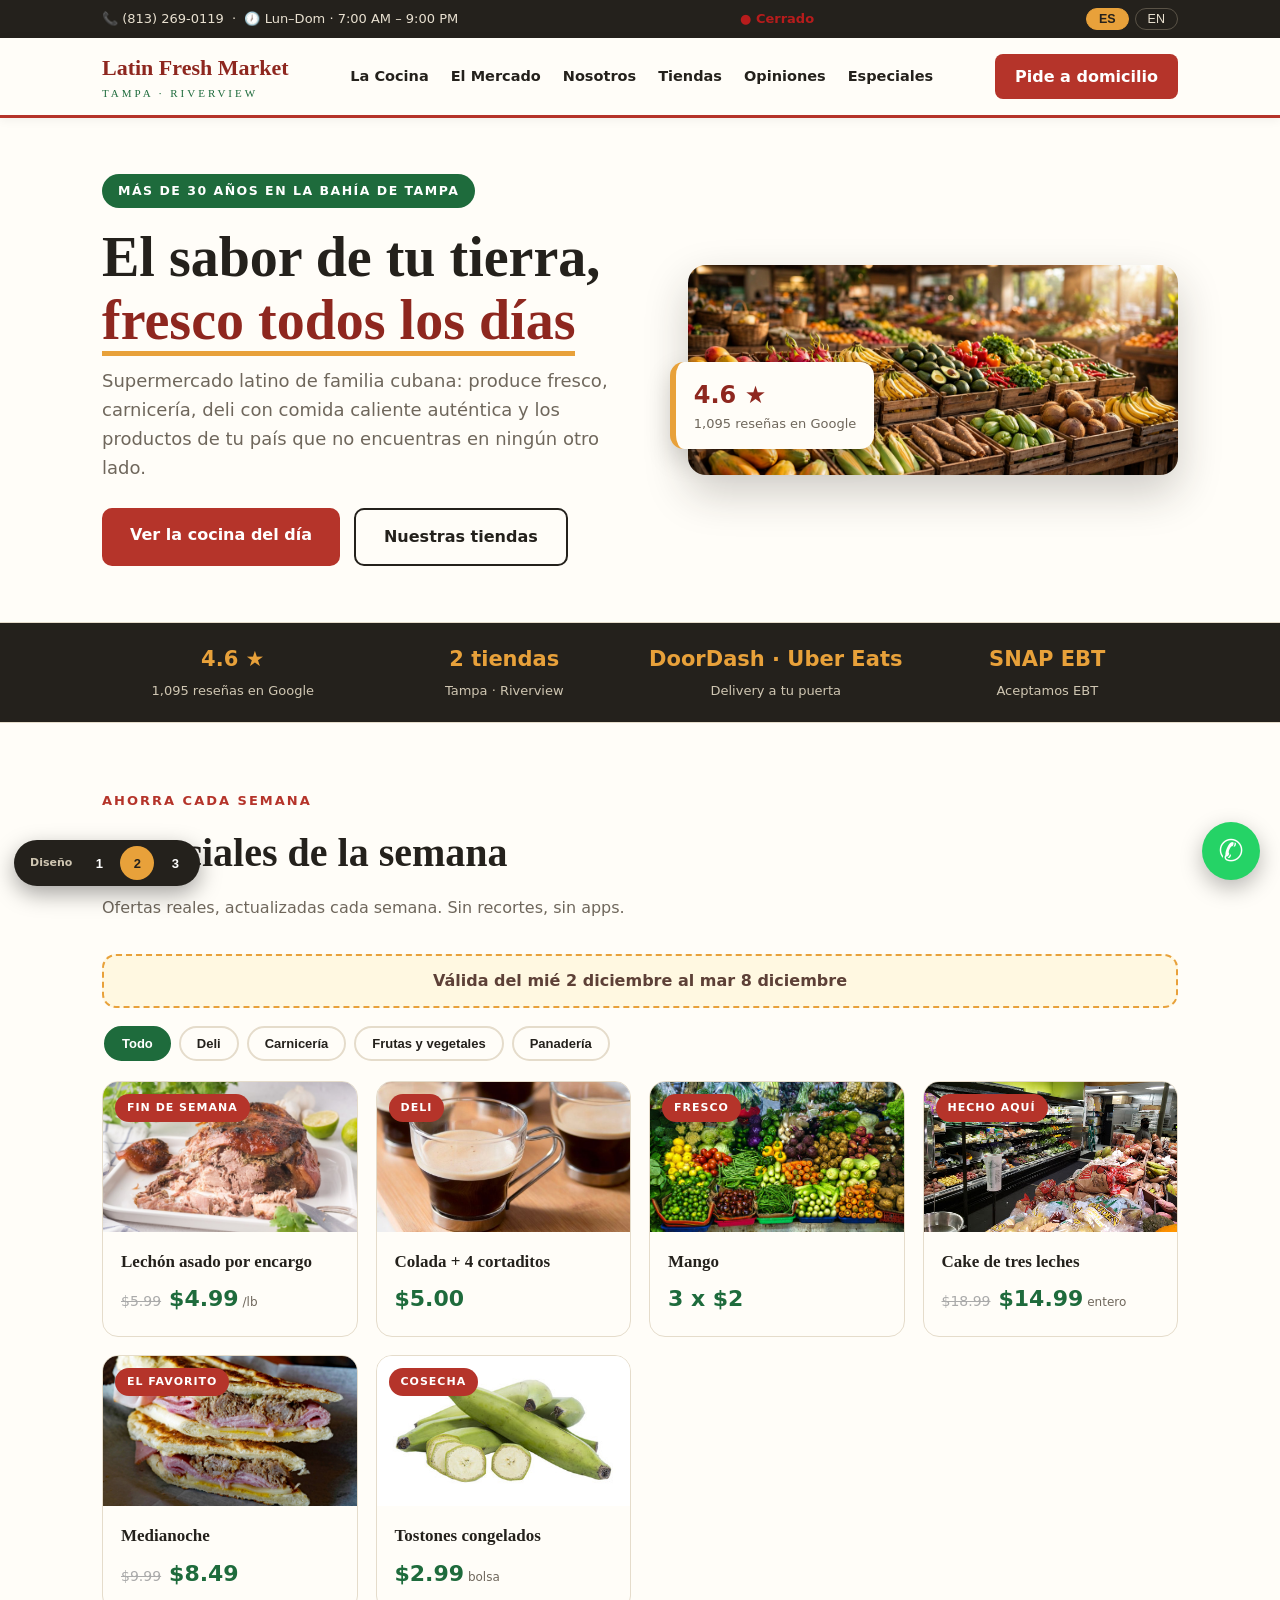
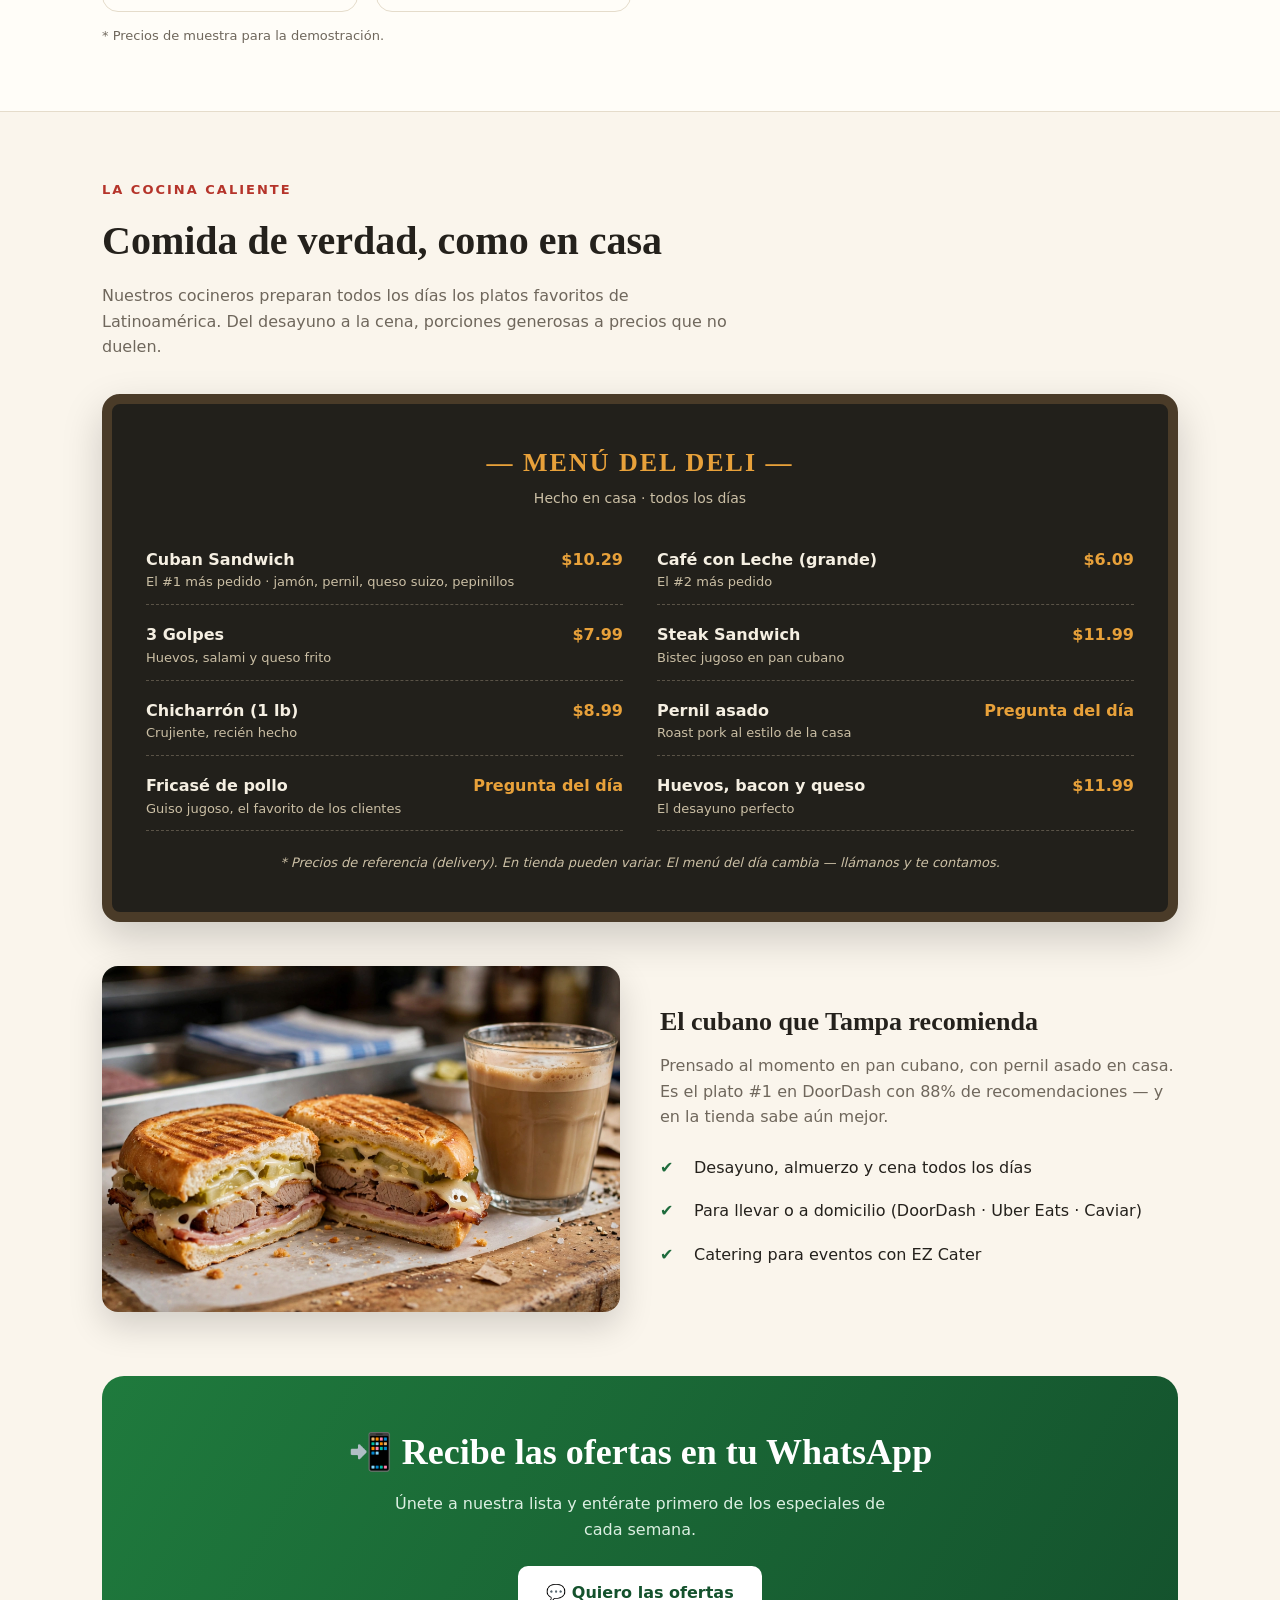
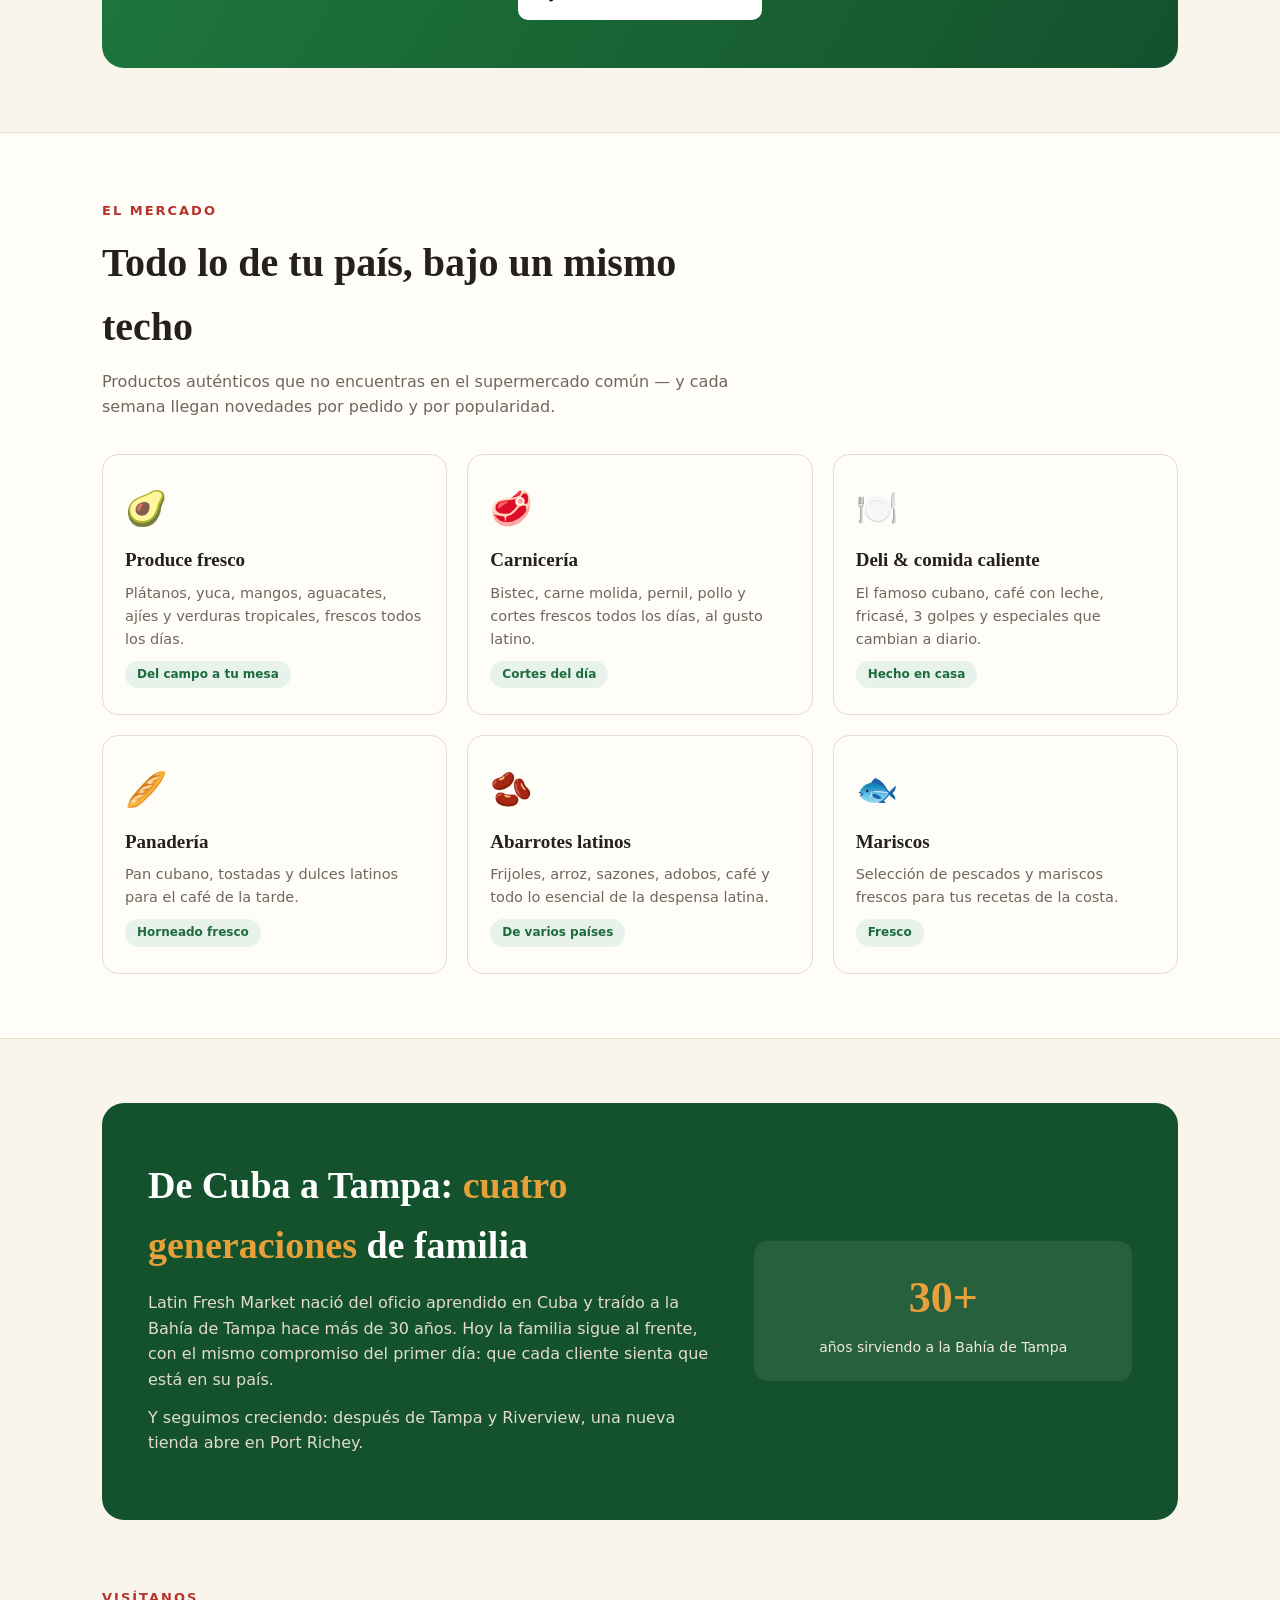
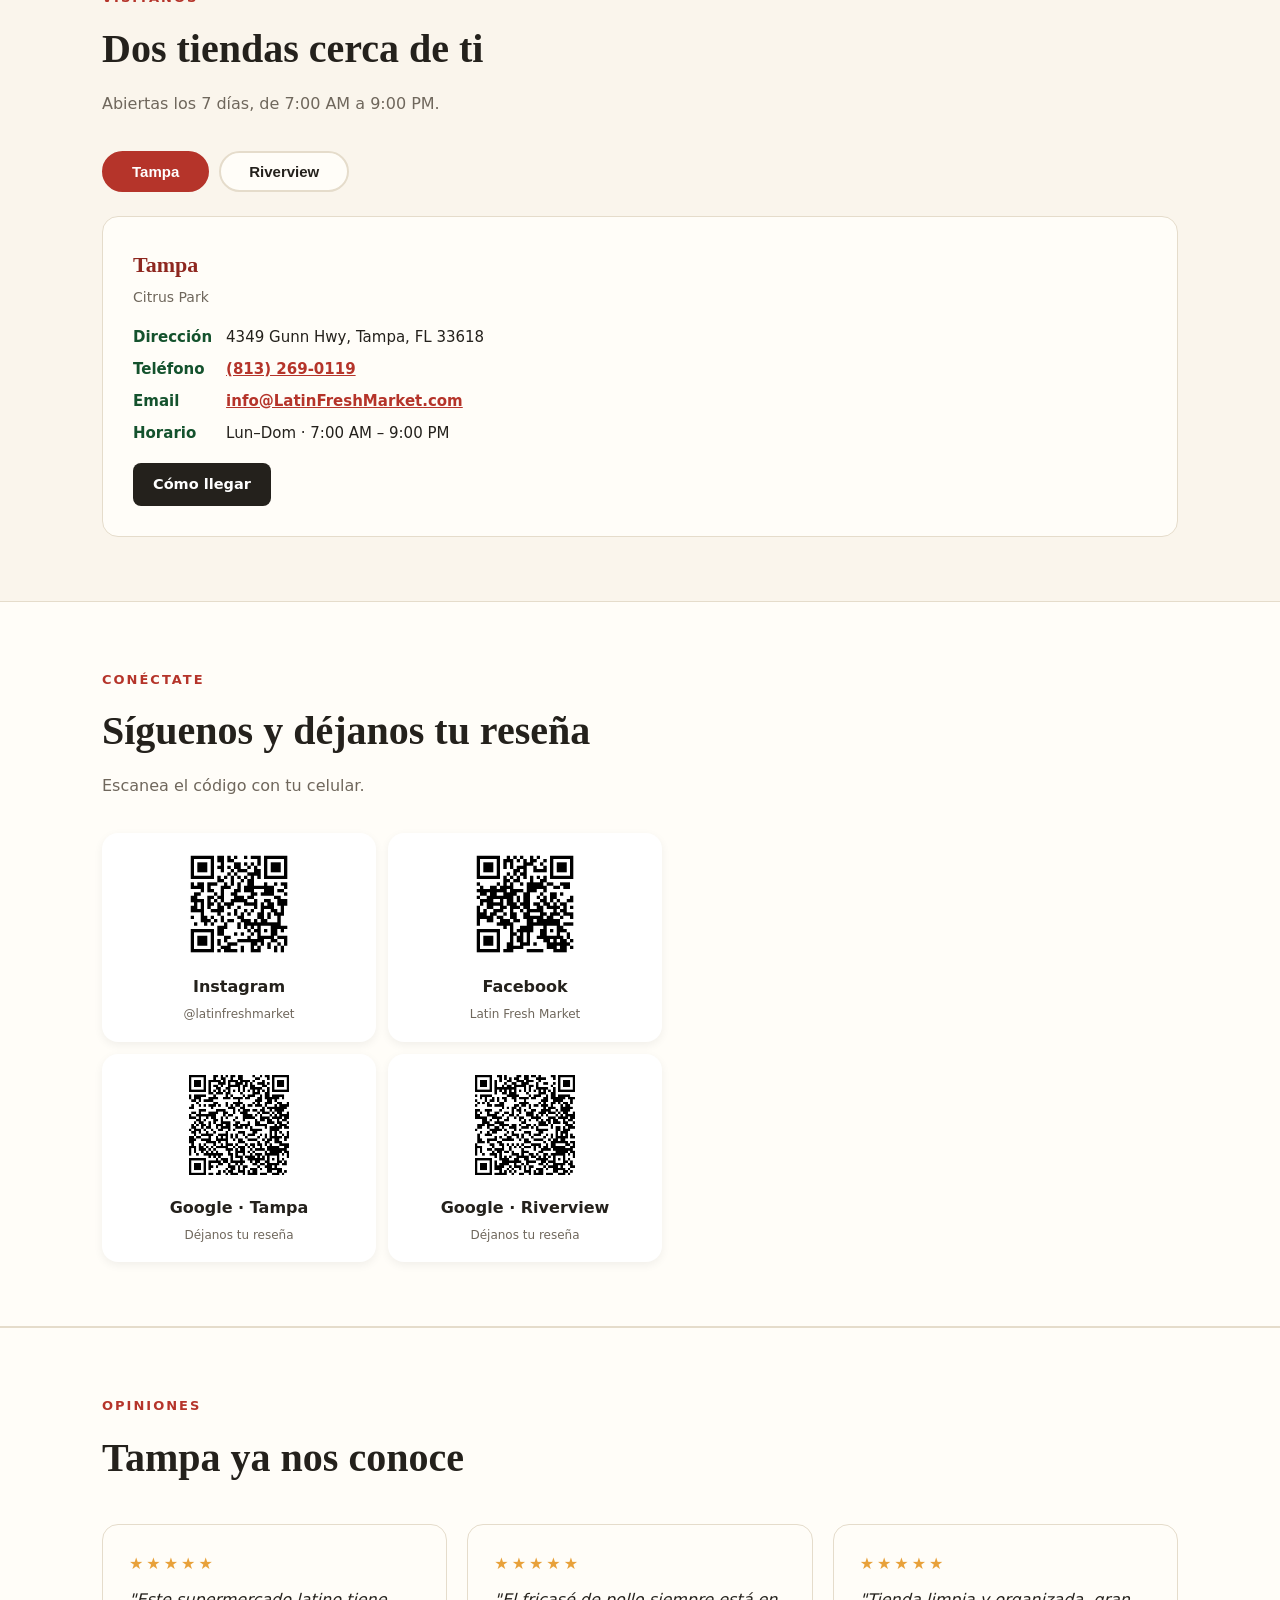
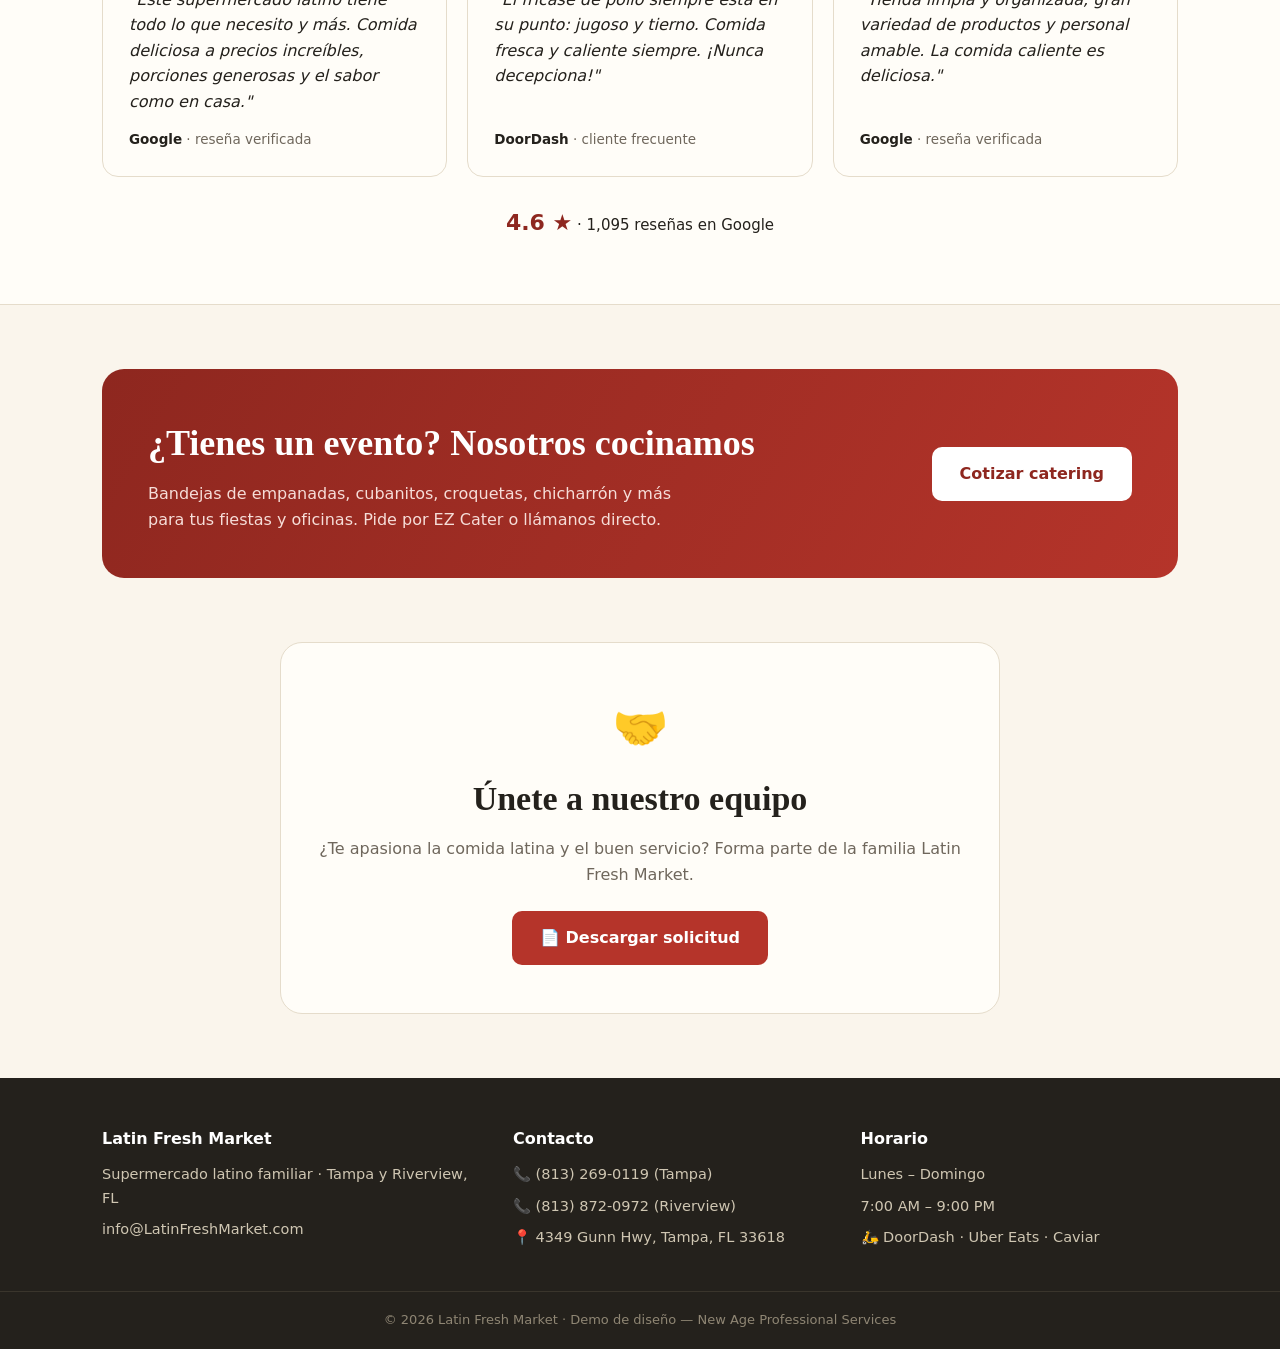
==== commit 1ec71b89: "Agrega sección Síguenos con QR de Instagram, Facebook y Google" ====
--- a/index.html
+++ b/index.html
@@ -180,6 +180,38 @@
         <dt data-es="Horario" data-en="Hours">Horario</dt><dd data-es="Lun–Dom · 7:00 AM – 9:00 PM" data-en="Mon–Sun · 7:00 AM – 9:00 PM">Lun–Dom · 7:00 AM – 9:00 PM</dd>
       </dl>
       <a class="mapbtn" href="https://www.google.com/maps/search/?api=1&query=Latin+Fresh+Market+11357+Big+Bend+Rd+Riverview+FL" target="_blank" rel="noopener" data-es="Cómo llegar" data-en="Get directions">Cómo llegar</a>
+    </div>
+  </div>
+</section>
+
+<section class="block" id="siguenos" style="background:var(--paper);border-top:1px solid var(--line);border-bottom:1px solid var(--line)">
+  <div class="wrap">
+    <div class="sec-head">
+      <span class="tag" data-es="Conéctate" data-en="Connect">Conéctate</span>
+      <h2 data-es="Síguenos y déjanos tu reseña" data-en="Follow us and leave a review">Síguenos y déjanos tu reseña</h2>
+      <p data-es="Escanea el código con tu celular." data-en="Scan the code with your phone.">Escanea el código con tu celular.</p>
+    </div>
+    <div style="display:grid;grid-template-columns:repeat(2,1fr);gap:12px;max-width:560px">
+      <a href="https://www.instagram.com/latinfreshmarket" target="_blank" rel="noopener" style="background:#fff;border-radius:16px;padding:16px;text-align:center;text-decoration:none;color:inherit;box-shadow:0 3px 10px rgba(0,0,0,.06)">
+        <img src="qr/qr-instagram.png" alt="QR Instagram" style="width:110px;height:110px">
+        <b style="display:block;margin-top:8px">Instagram</b>
+        <span style="font-size:12px;color:var(--mut)">@latinfreshmarket</span>
+      </a>
+      <a href="https://www.facebook.com/2057436634556362" target="_blank" rel="noopener" style="background:#fff;border-radius:16px;padding:16px;text-align:center;text-decoration:none;color:inherit;box-shadow:0 3px 10px rgba(0,0,0,.06)">
+        <img src="qr/qr-facebook.png" alt="QR Facebook" style="width:110px;height:110px">
+        <b style="display:block;margin-top:8px">Facebook</b>
+        <span style="font-size:12px;color:var(--mut)">Latin Fresh Market</span>
+      </a>
+      <a href="https://www.google.com/maps/search/?api=1&query=Latin+Fresh+Market+4349+Gunn+Hwy+Tampa+FL+33618" target="_blank" rel="noopener" style="background:#fff;border-radius:16px;padding:16px;text-align:center;text-decoration:none;color:inherit;box-shadow:0 3px 10px rgba(0,0,0,.06)">
+        <img src="qr/qr-google-tampa.png" alt="QR Google Tampa" style="width:110px;height:110px">
+        <b style="display:block;margin-top:8px">Google · Tampa</b>
+        <span style="font-size:12px;color:var(--mut)" data-es="Déjanos tu reseña" data-en="Leave us a review">Déjanos tu reseña</span>
+      </a>
+      <a href="https://www.google.com/maps/search/?api=1&query=Latin+Fresh+Market+11357+Big+Bend+Rd+Riverview+FL" target="_blank" rel="noopener" style="background:#fff;border-radius:16px;padding:16px;text-align:center;text-decoration:none;color:inherit;box-shadow:0 3px 10px rgba(0,0,0,.06)">
+        <img src="qr/qr-google-riverview.png" alt="QR Google Riverview" style="width:110px;height:110px">
+        <b style="display:block;margin-top:8px">Google · Riverview</b>
+        <span style="font-size:12px;color:var(--mut)" data-es="Déjanos tu reseña" data-en="Leave us a review">Déjanos tu reseña</span>
+      </a>
     </div>
   </div>
 </section>
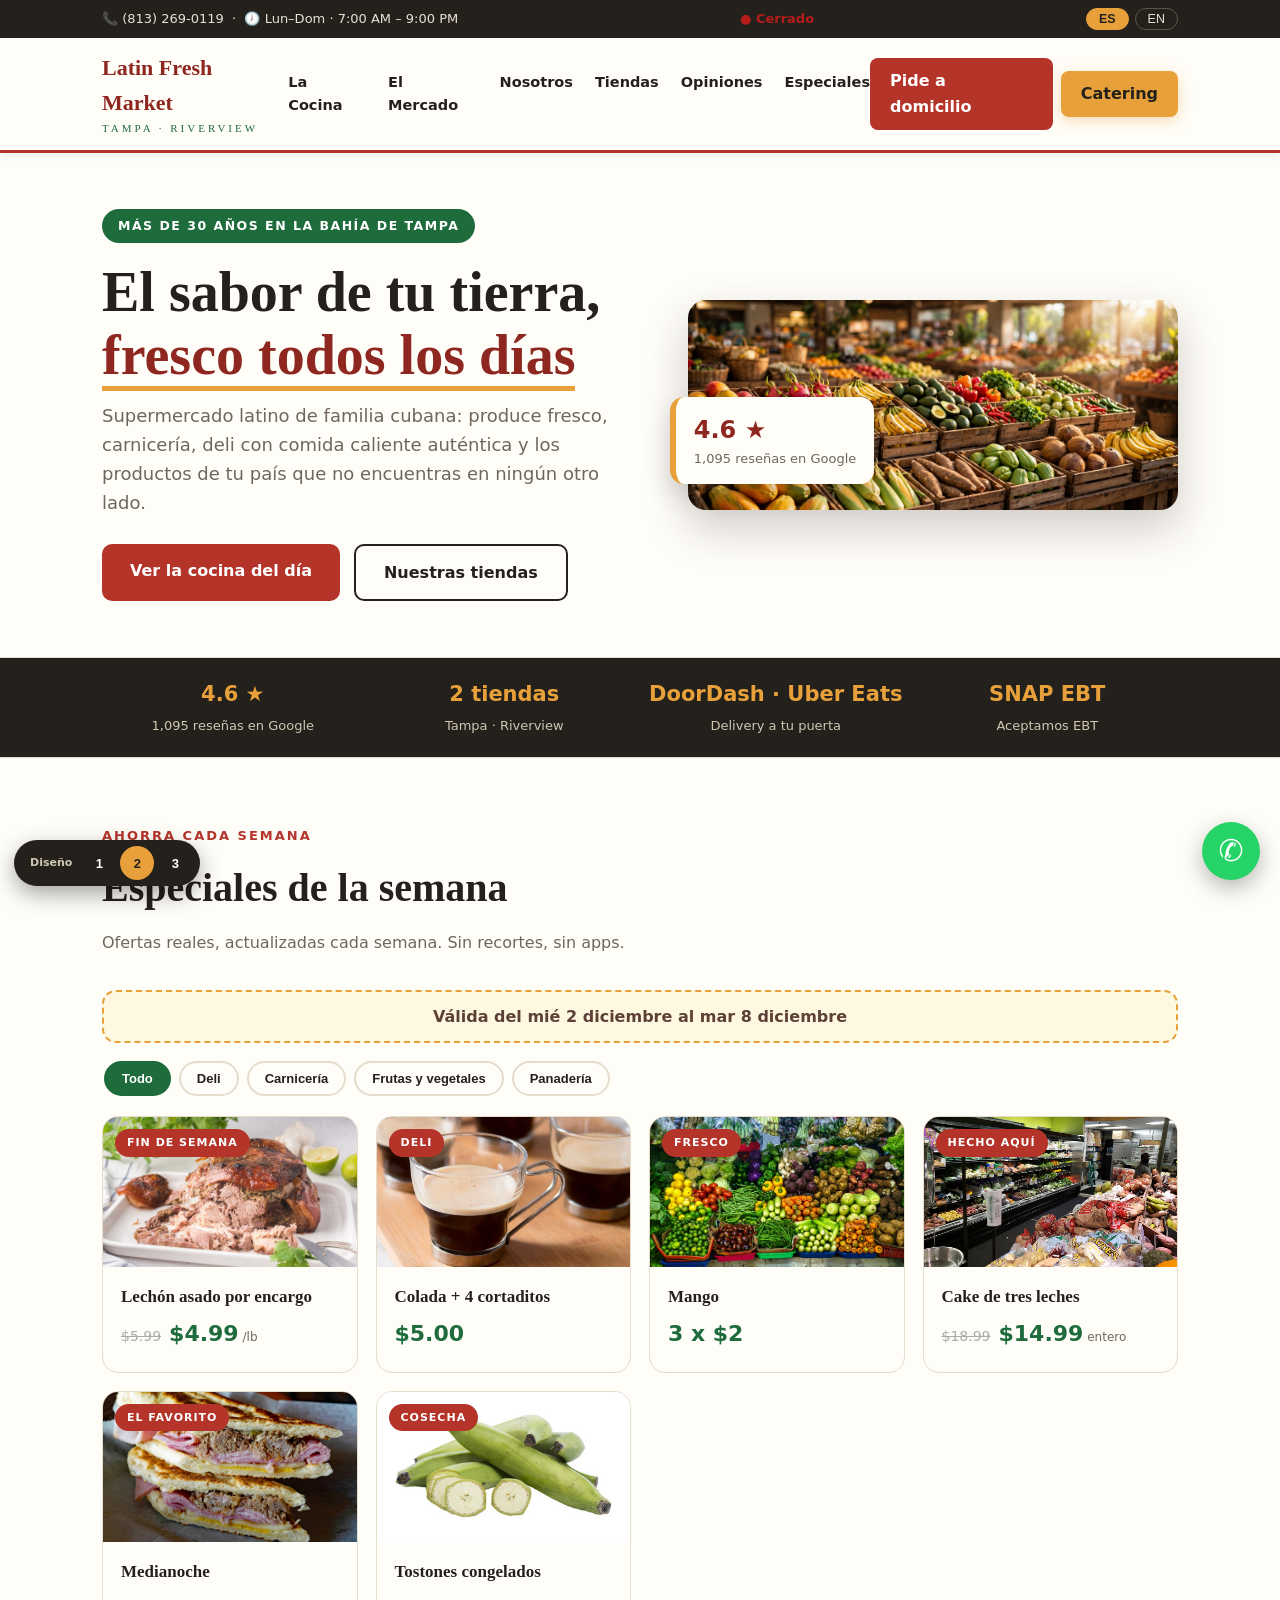
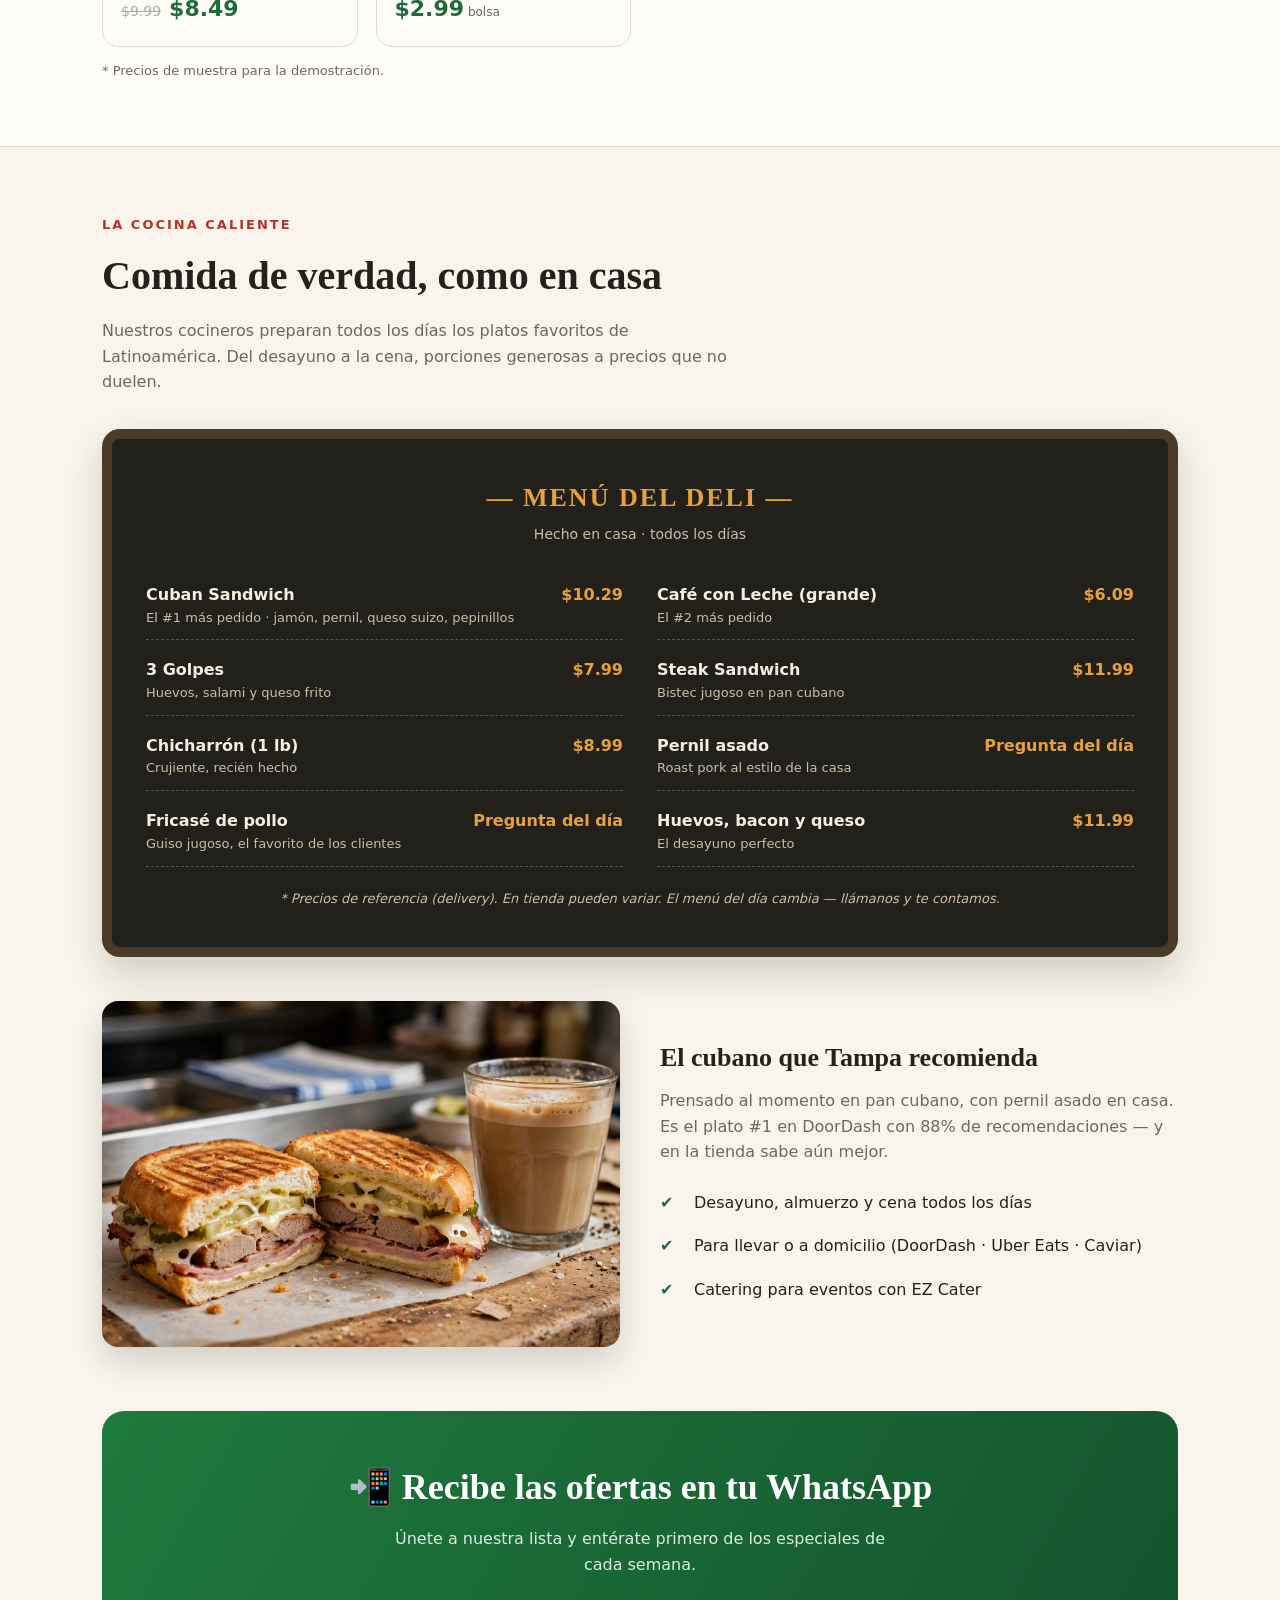
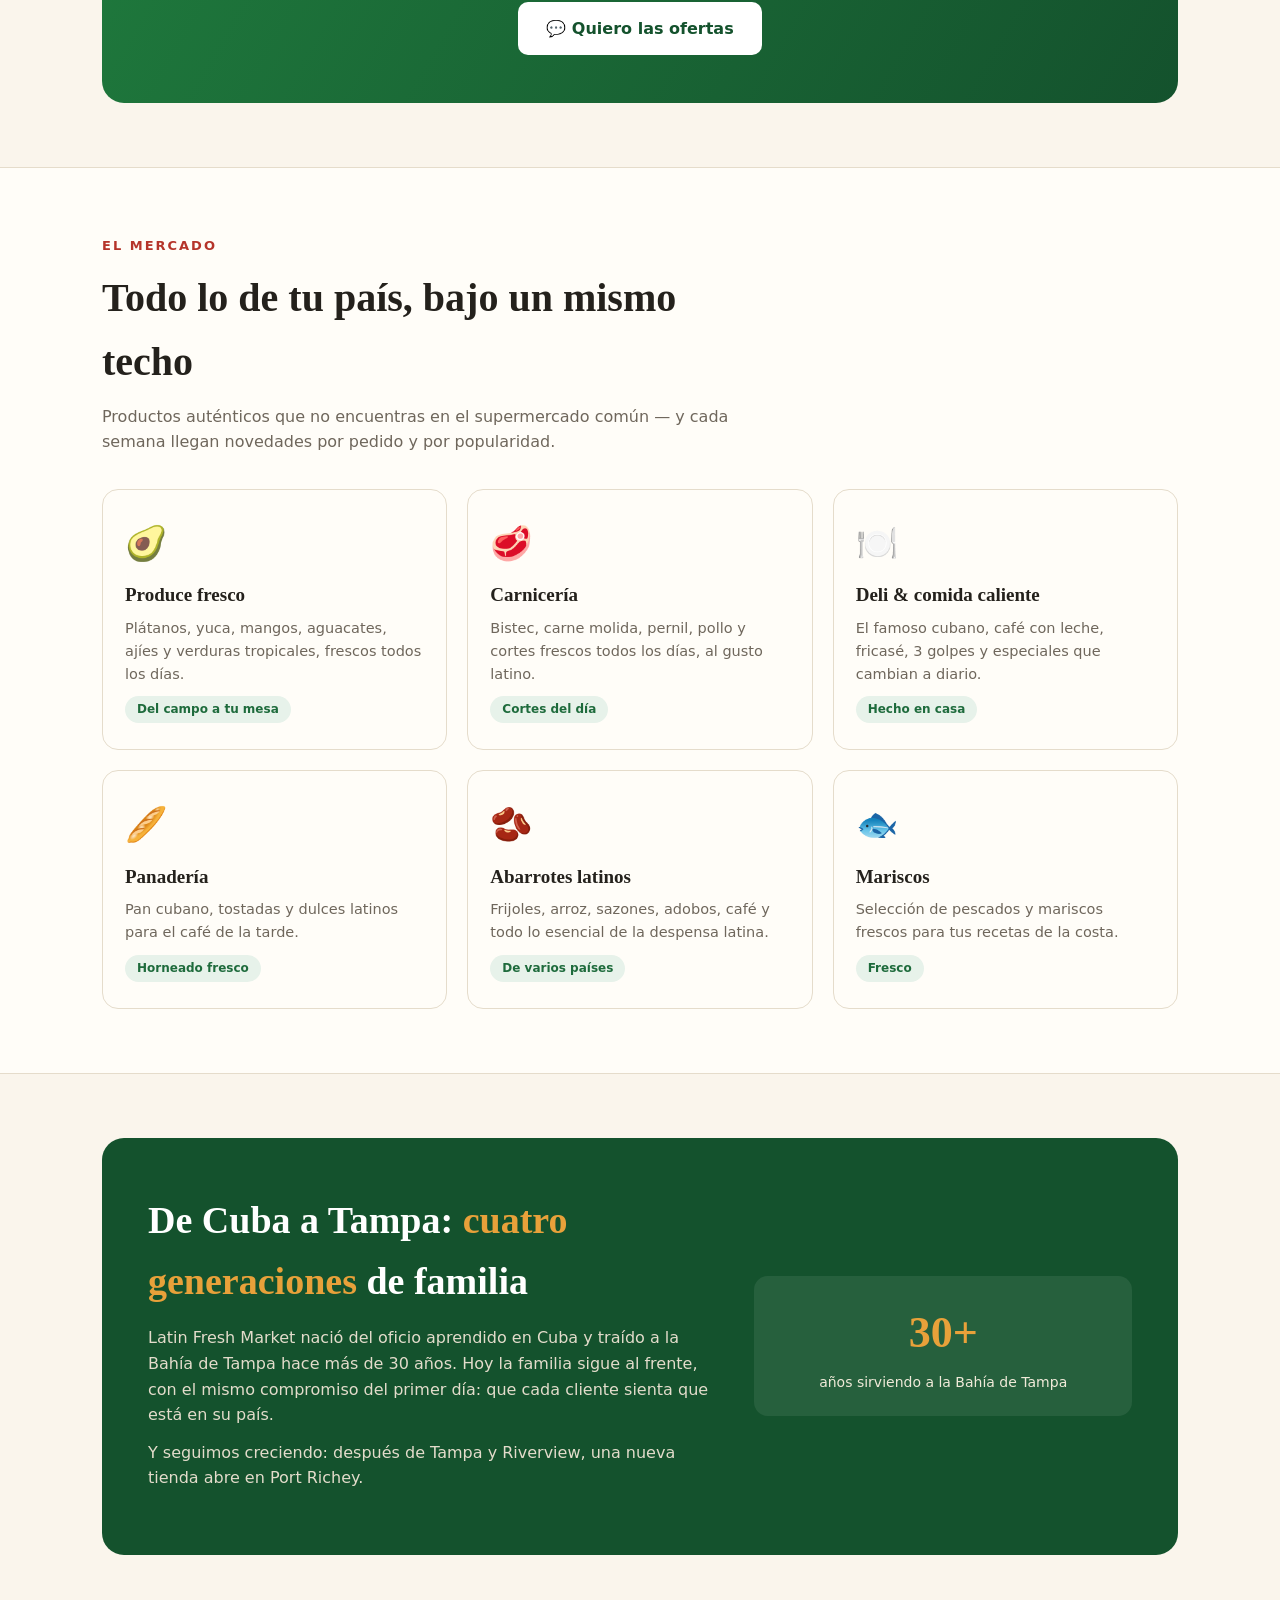
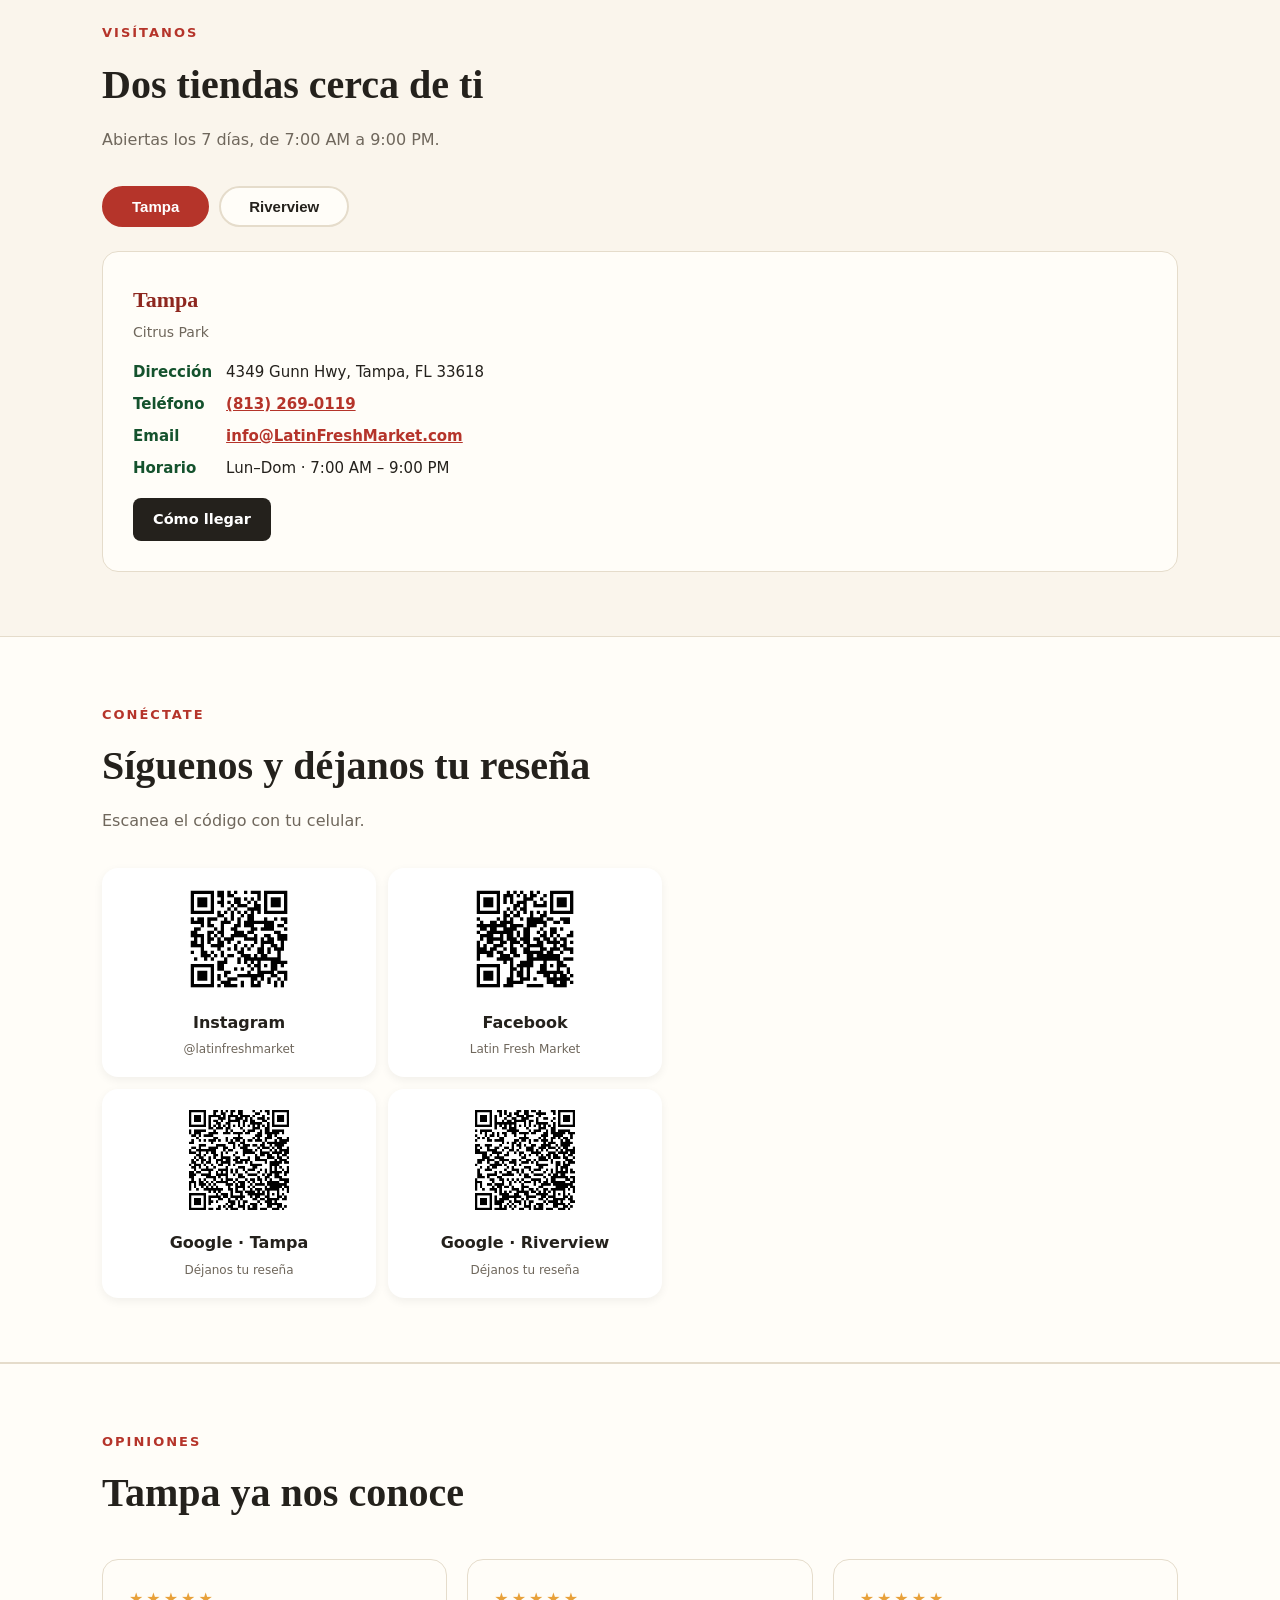
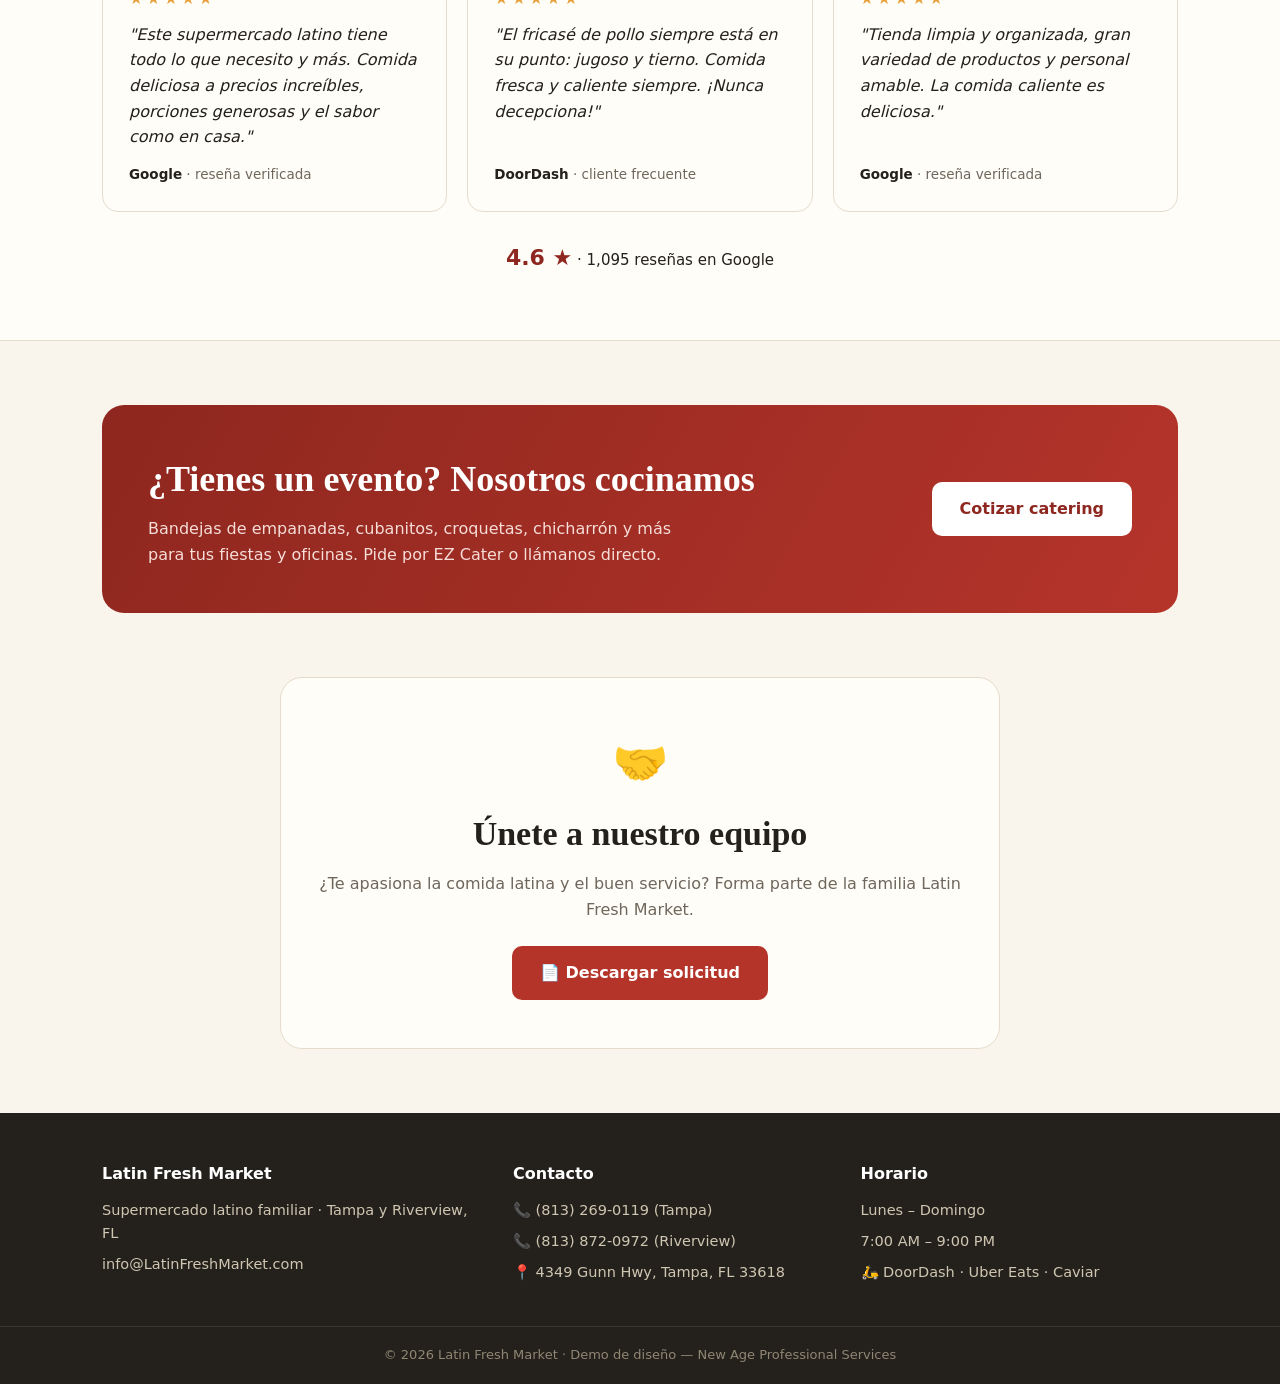
==== commit 195628c6: "Botón Catering en la barra superior" ====
--- a/index.html
+++ b/index.html
@@ -14,6 +14,7 @@
 <title>Latin Fresh Market — El sabor de tu tierra en Tampa</title>
 <link id="theme-css" rel="stylesheet" href="theme-v2.css">
 
+<style>.cta.gold{background:#e8a13a!important;color:#24211c!important;box-shadow:0 4px 14px rgba(232,161,58,.35);margin-left:8px}.cta.gold:hover{filter:brightness(1.05)}</style>
 </head>
 <style>
 .theme-sw{position:fixed;left:14px;bottom:14px;z-index:200;background:#24211c;color:#fff;border-radius:30px;padding:6px 8px;display:flex;gap:4px;align-items:center;box-shadow:0 8px 22px rgba(0,0,0,.35);font-family:system-ui,Arial,sans-serif}
@@ -42,6 +43,7 @@
       <a href="#resenas" data-es="Opiniones" data-en="Reviews">Opiniones</a> <a href="#circular" data-es="Especiales" data-en="Specials">Especiales</a>
     </div>
     <a class="cta" href="https://www.doordash.com/en/store/latin-fresh-market-tampa-905441/" target="_blank" rel="noopener" data-es="Pide a domicilio" data-en="Order delivery">Pide a domicilio</a>
+      <a class="cta gold" href="catering/" data-es="Catering" data-en="Catering">Catering</a>
   </div>
 </nav>
 
@@ -238,7 +240,7 @@
         <h2 data-es="¿Tienes un evento? Nosotros cocinamos" data-en="Having an event? We cook">¿Tienes un evento? Nosotros cocinamos</h2>
         <p data-es="Bandejas de empanadas, cubanitos, croquetas, chicharrón y más para tus fiestas y oficinas. Pide por EZ Cater o llámanos directo." data-en="Trays of empanadas, mini Cubans, croquettes, chicharrón and more for your parties and offices. Order via EZ Cater or call us directly.">Bandejas de empanadas, cubanitos, croquetas, chicharrón y más para tus fiestas y oficinas. Pide por EZ Cater o llámanos directo.</p>
       </div>
-      <a class="btn" href="tel:+18132690119" data-es="Cotizar catering" data-en="Get catering quote">Cotizar catering</a>
+      <a class="btn" href="catering/" data-es="Cotizar catering" data-en="Get catering quote">Cotizar catering</a>
     </div>
   </div>
 </section>
